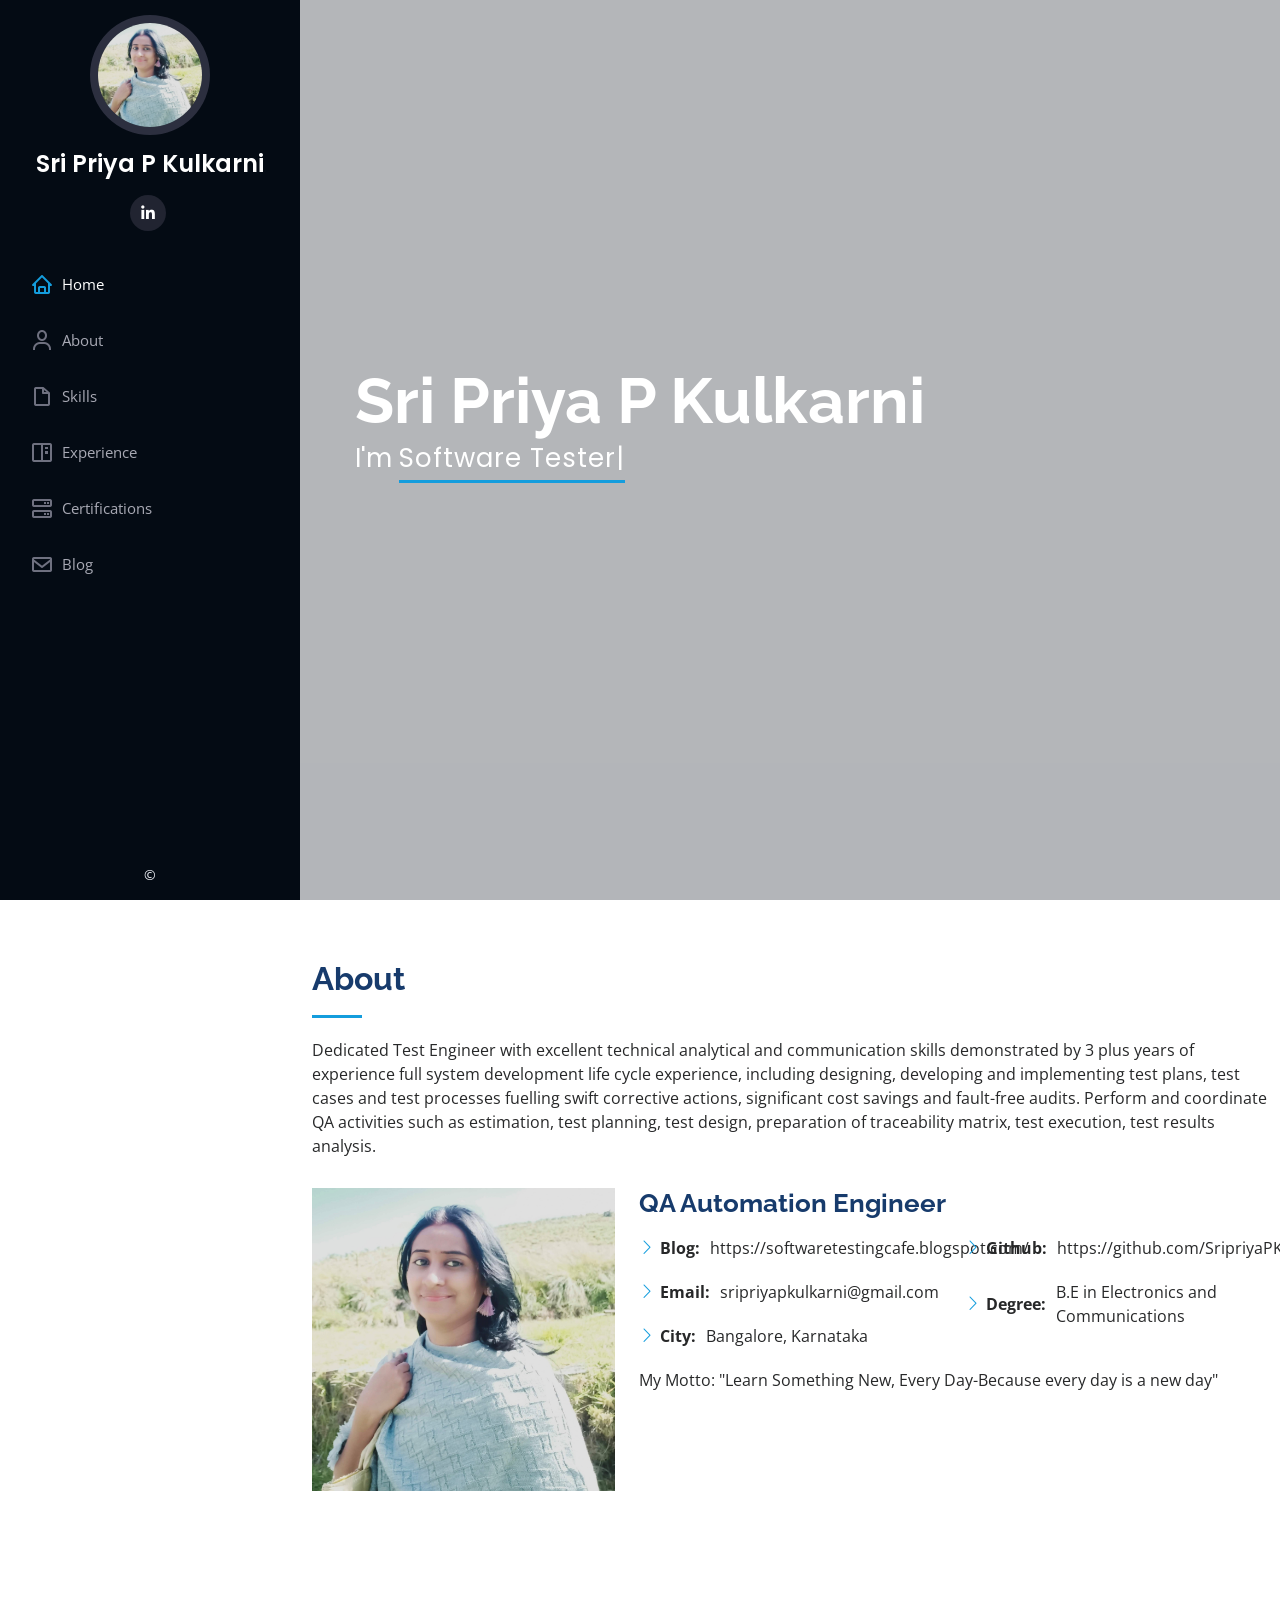
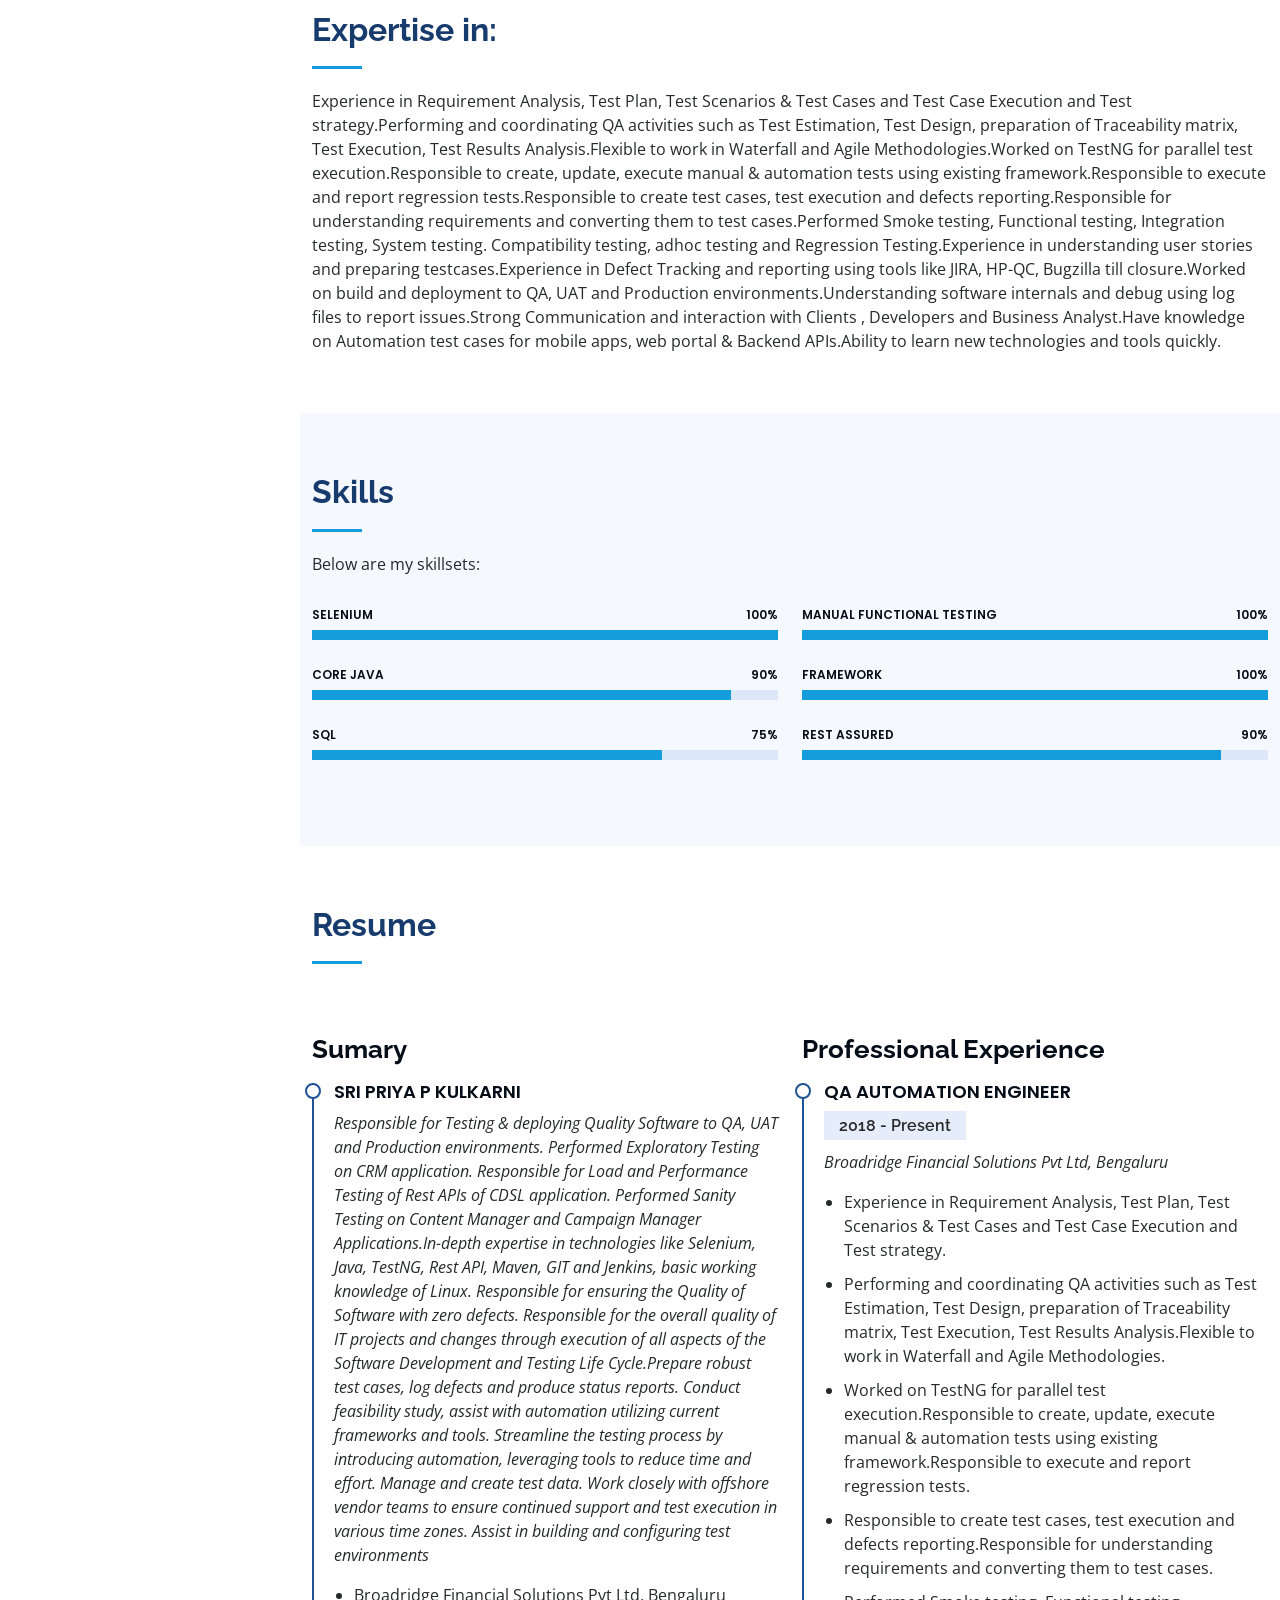
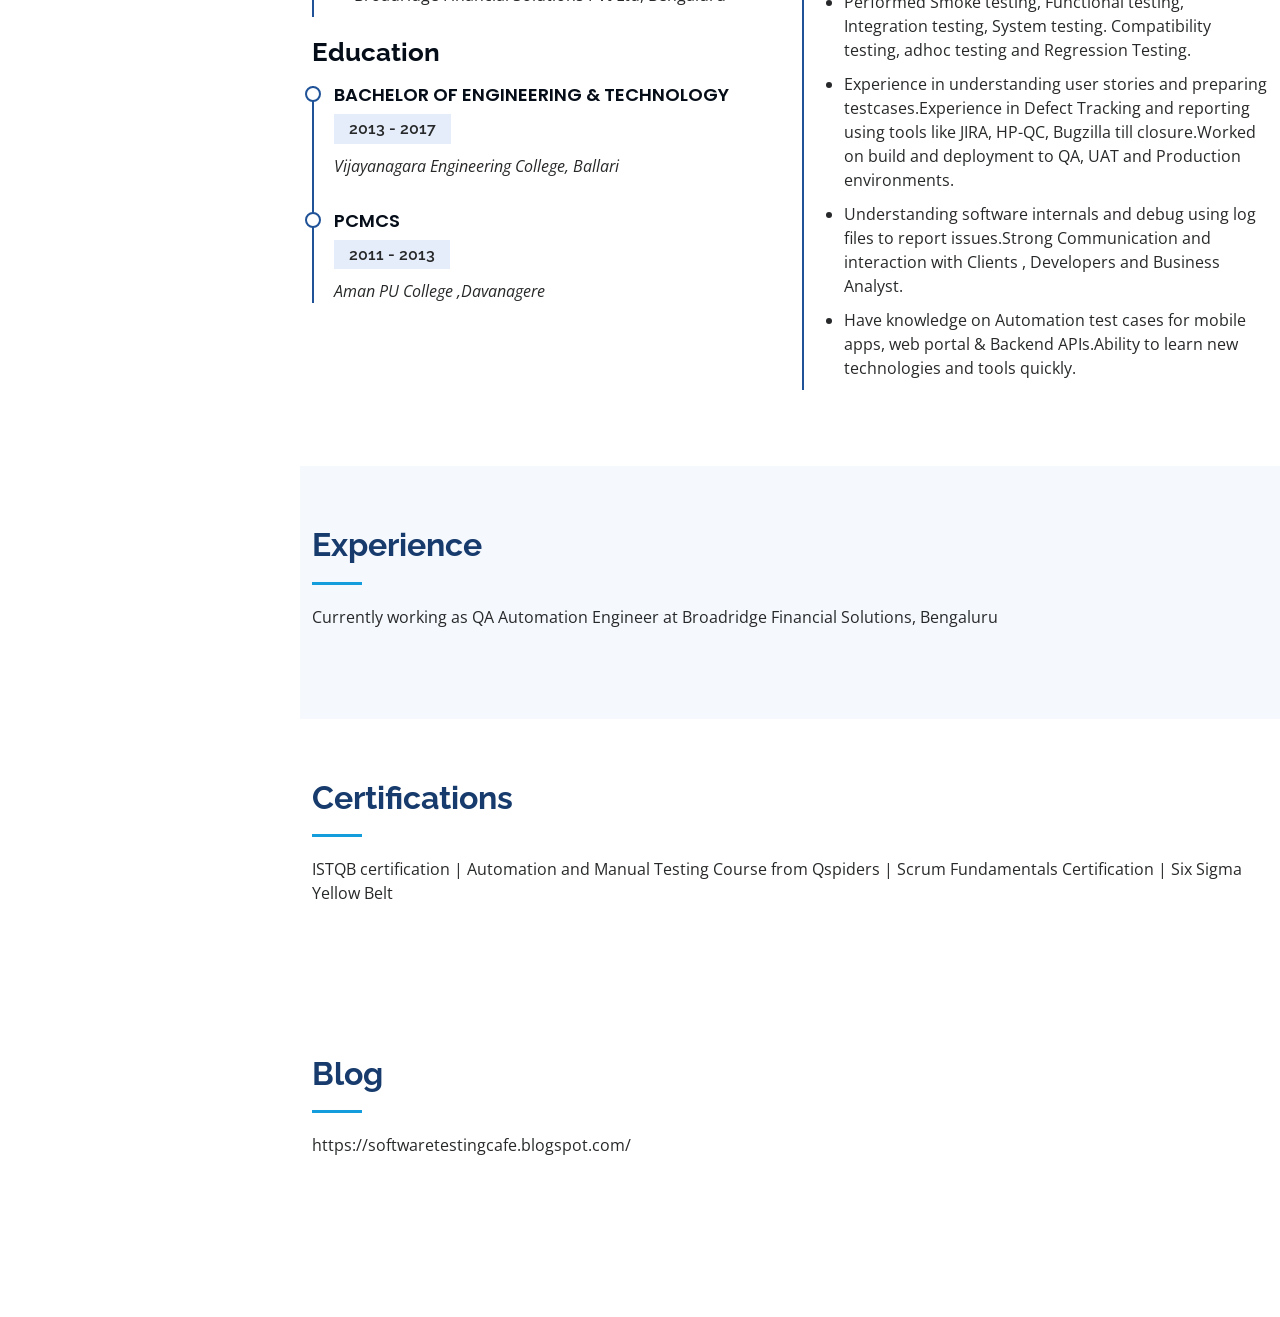
==== index.html @ 1110adb1 "Add files via upload Updated on 06282021" ====
<!DOCTYPE html>
<html lang="en">

<head>
  <meta charset="utf-8">
  <meta content="width=device-width, initial-scale=1.0" name="viewport">

  <title>SriPriya P Kulkarni-Portfolio</title>
  <meta content="" name="description">
  <meta content="" name="keywords">

  <!-- Favicons -->
  <link href="assets/img/favicon.png" rel="icon">
  <link href="assets/img/apple-touch-icon.png" rel="apple-touch-icon">

  <!-- Google Fonts -->
  <link href="https://fonts.googleapis.com/css?family=Open+Sans:300,300i,400,400i,600,600i,700,700i|Raleway:300,300i,400,400i,500,500i,600,600i,700,700i|Poppins:300,300i,400,400i,500,500i,600,600i,700,700i" rel="stylesheet">

  <!-- Vendor CSS Files -->
  <link href="assets/vendor/aos/aos.css" rel="stylesheet">
  <link href="assets/vendor/bootstrap/css/bootstrap.min.css" rel="stylesheet">
  <link href="assets/vendor/bootstrap-icons/bootstrap-icons.css" rel="stylesheet">
  <link href="assets/vendor/boxicons/css/boxicons.min.css" rel="stylesheet">
  <link href="assets/vendor/glightbox/css/glightbox.min.css" rel="stylesheet">
  <link href="assets/vendor/swiper/swiper-bundle.min.css" rel="stylesheet">

  <!-- Template Main CSS File -->
  <link href="assets/css/style.css" rel="stylesheet">

  <!-- =======================================================
  * Template Name: iPortfolio - v3.2.0
  * Template URL: https://bootstrapmade.com/iportfolio-bootstrap-portfolio-websites-template/
  * Author: BootstrapMade.com
  * License: https://bootstrapmade.com/license/
  ======================================================== -->
</head>

<body>

  <!-- ======= Mobile nav toggle button ======= -->
  <i class="bi bi-list mobile-nav-toggle d-xl-none"></i>

  <!-- ======= Header ======= -->
  <header id="header">
    <div class="d-flex flex-column">

      <div class="profile">
        <img src="assets/img/priya.jpg" alt="" class="img-fluid rounded-circle">
        <h1 class="text-light"><a href="index.html">Sri Priya P Kulkarni</a></h1>
        <div class="social-links mt-3 text-center">
          <a href="https://www.linkedin.com/in/sripriyapkulkarni/" class="linkedin"><i class="bx bxl-linkedin"></i></a>
        </div>
      </div>

      <nav id="navbar" class="nav-menu navbar">
        <ul>
          <li><a href="#hero" class="nav-link scrollto active"><i class="bx bx-home"></i> <span>Home</span></a></li>
          <li><a href="#about" class="nav-link scrollto"><i class="bx bx-user"></i> <span>About</span></a></li>
          <li><a href="#skills" class="nav-link scrollto"><i class="bx bx-file-blank"></i> <span>Skills</span></a></li>
          <li><a href="#portfolio" class="nav-link scrollto"><i class="bx bx-book-content"></i> <span>Experience</span></a></li>
          <li><a href="#services" class="nav-link scrollto"><i class="bx bx-server"></i> <span>Certifications</span></a></li>
          <li><a href="#contact" class="nav-link scrollto"><i class="bx bx-envelope"></i> <span>Blog</span></a></li>
        </ul>
      </nav><!-- .nav-menu -->
    </div>
  </header><!-- End Header -->

  <!-- ======= Hero Section ======= -->
  <section id="hero" class="d-flex flex-column justify-content-center align-items-center">
    <div class="hero-container" data-aos="fade-in">
      <h1>Sri Priya P Kulkarni</h1>
      <p>I'm <span class="typed" data-typed-items="Software Tester"></span></p>
    </div>
  </section><!-- End Hero -->

  <main id="main">

    <!-- ======= About Section ======= -->
    <section id="about" class="about">
      <div class="container">

        <div class="section-title">
          <h2>About</h2>
          <p>Dedicated Test Engineer with excellent technical analytical and communication skills demonstrated by 3 plus years of experience full system development life cycle experience, including designing, developing and implementing test plans, test cases and test processes fuelling swift corrective actions, significant cost savings and fault-free audits. Perform and coordinate QA activities such as estimation, test planning, test design, preparation of traceability matrix, test execution, test results analysis.</p>
        </div>

        <div class="row">
          <div class="col-lg-4" data-aos="fade-right">
            <img src="assets/img/priya.jpg" class="img-fluid" alt="">
          </div>
          <div class="col-lg-8 pt-4 pt-lg-0 content" data-aos="fade-left">
            <h3>QA Automation Engineer</h3>
            <p class="fst-italic">
            </p>
            <div class="row">
              <div class="col-lg-6">
                <ul>
                  <li><i class="bi bi-chevron-right"></i> <strong>Blog:</strong> <span>https://softwaretestingcafe.blogspot.com/</span></li>
                  <li><i class="bi bi-chevron-right"></i> <strong>Email:</strong> <span>sripriyapkulkarni@gmail.com</span></li>
                  <li><i class="bi bi-chevron-right"></i> <strong>City:</strong> <span>Bangalore, Karnataka</span></li>
                </ul>
              </div>
              <div class="col-lg-6">
                <ul>
                  <li><i class="bi bi-chevron-right"></i> <strong>Github:</strong> <span>https://github.com/SripriyaPKulkarni</span></li>
                  <li><i class="bi bi-chevron-right"></i> <strong>Degree:</strong> <span>B.E in Electronics and Communications</span></li>
                </ul>
              </div>
            </div>
            <p>
              My Motto: "Learn Something New, Every Day-Because every day is a new day"
            </p>
          </div>
        </div>

      </div>
    </section><!-- End About Section -->

    <!-- ======= Facts Section ======= -->
    <section id="facts" class="facts">
      <div class="container">

        <div class="section-title">
          <h2>Expertise in:</h2>
          <p>Experience in Requirement Analysis, Test Plan, Test Scenarios & Test Cases and Test Case Execution and Test strategy.Performing and coordinating QA activities such as Test Estimation, Test Design, preparation of Traceability matrix, Test Execution, Test Results Analysis.Flexible to work in Waterfall and Agile Methodologies.Worked on TestNG for parallel test execution.Responsible to create, update, execute manual & automation tests using existing framework.Responsible to execute and report regression tests.Responsible to create test cases, test execution and defects reporting.Responsible for understanding requirements and converting them to test cases.Performed Smoke testing, Functional testing, Integration testing, System testing. Compatibility testing, adhoc testing and Regression Testing.Experience in understanding user stories and preparing testcases.Experience in Defect Tracking and reporting using tools like JIRA, HP-QC, Bugzilla till closure.Worked on build and deployment to QA, UAT and Production environments.Understanding software internals and debug using log files to report issues.Strong Communication and interaction with Clients , Developers  and Business Analyst.Have knowledge on Automation test cases for mobile apps, web portal & Backend APIs.Ability to learn new technologies and tools quickly.
         </p>
        </div>

      </div>
    </section><!-- End Facts Section -->

    <!-- ======= Skills Section ======= -->
    <section id="skills" class="skills section-bg">
      <div class="container">

        <div class="section-title">
          <h2>Skills</h2>
          <p>Below are my skillsets:</p>
        </div>

        <div class="row skills-content">

          <div class="col-lg-6" data-aos="fade-up">

            <div class="progress">
              <span class="skill">Selenium <i class="val">100%</i></span>
              <div class="progress-bar-wrap">
                <div class="progress-bar" role="progressbar" aria-valuenow="100" aria-valuemin="0" aria-valuemax="100"></div>
              </div>
            </div>

            <div class="progress">
              <span class="skill">Core Java <i class="val">90%</i></span>
              <div class="progress-bar-wrap">
                <div class="progress-bar" role="progressbar" aria-valuenow="90" aria-valuemin="0" aria-valuemax="100"></div>
              </div>
            </div>

            <div class="progress">
              <span class="skill">SQL<i class="val">75%</i></span>
              <div class="progress-bar-wrap">
                <div class="progress-bar" role="progressbar" aria-valuenow="75" aria-valuemin="0" aria-valuemax="100"></div>
              </div>
            </div>

          </div>

          <div class="col-lg-6" data-aos="fade-up" data-aos-delay="100">

            <div class="progress">
              <span class="skill">Manual Functional Testing <i class="val">100%</i></span>
              <div class="progress-bar-wrap">
                <div class="progress-bar" role="progressbar" aria-valuenow="100" aria-valuemin="0" aria-valuemax="100"></div>
              </div>
            </div>

            <div class="progress">
              <span class="skill">Framework<i class="val">100%</i></span>
              <div class="progress-bar-wrap">
                <div class="progress-bar" role="progressbar" aria-valuenow="100" aria-valuemin="0" aria-valuemax="100"></div>
              </div>
            </div>

            <div class="progress">
              <span class="skill">Rest Assured<i class="val">90%</i></span>
              <div class="progress-bar-wrap">
                <div class="progress-bar" role="progressbar" aria-valuenow="90" aria-valuemin="0" aria-valuemax="100"></div>
              </div>
            </div>

          </div>

        </div>

      </div>
    </section><!-- End Skills Section -->

    <!-- ======= Resume Section ======= -->
    <section id="resume" class="resume">
      <div class="container">

        <div class="section-title">
          <h2>Resume</h2>
        </div>

        <div class="row">
          <div class="col-lg-6" data-aos="fade-up">
            <h3 class="resume-title">Sumary</h3>
            <div class="resume-item pb-0">
              <h4>Sri Priya P Kulkarni</h4>
              <p><em>Responsible for Testing & deploying Quality Software to QA, UAT and Production environments. Performed Exploratory Testing on CRM application. Responsible for Load and Performance Testing of Rest APIs of CDSL application. Performed Sanity Testing on Content Manager and Campaign Manager Applications.In-depth expertise in technologies like Selenium, Java, TestNG, Rest API, Maven, GIT and Jenkins, basic working knowledge of Linux. Responsible for ensuring the Quality of Software with zero defects. Responsible for the overall quality of IT projects and changes through execution of all aspects of the Software Development and Testing Life Cycle.Prepare robust test cases, log defects and produce status reports. Conduct feasibility study, assist with automation utilizing current frameworks and tools. Streamline the testing process by introducing automation, leveraging tools to reduce time and effort. Manage and create test data. Work closely with offshore vendor teams to ensure continued support and test execution in various time zones. Assist in building and configuring test environments</em></p>
              <ul>
                <li>Broadridge Financial Solutions Pvt Ltd, Bengaluru</li>
              </ul>
            </div>

            <h3 class="resume-title">Education</h3>
            <div class="resume-item">
              <h4>Bachelor of Engineering &amp; Technology</h4>
              <h5>2013 - 2017</h5>
              <p><em>Vijayanagara Engineering College, Ballari</em></p>
            </div>
            <div class="resume-item">
              <h4>PCMCs</h4>
              <h5>2011 - 2013</h5>
              <p><em>Aman PU College ,Davanagere</em></p>
            </div>
          </div>
          <div class="col-lg-6" data-aos="fade-up" data-aos-delay="100">
            <h3 class="resume-title">Professional Experience</h3>
            <div class="resume-item">
              <h4>QA Automation Engineer</h4>
              <h5>2018 - Present</h5>
              <p><em>Broadridge Financial Solutions Pvt Ltd, Bengaluru</em></p>
              <ul>
                <li>Experience in Requirement Analysis, Test Plan, Test Scenarios & Test Cases and Test Case Execution and Test strategy.</li>
                <li>Performing and coordinating QA activities such as Test Estimation, Test Design, preparation of Traceability matrix, Test Execution, Test Results Analysis.Flexible to work in Waterfall and Agile Methodologies.</li>
                <li>Worked on TestNG for parallel test execution.Responsible to create, update, execute manual & automation tests using existing framework.Responsible to execute and report regression tests.</li>
                <li>Responsible to create test cases, test execution and defects reporting.Responsible for understanding requirements and converting them to test cases.</li>
                <li>Performed Smoke testing, Functional testing, Integration testing, System testing. Compatibility testing, adhoc testing and Regression Testing.</li>
                <li>Experience in understanding user stories and preparing testcases.Experience in Defect Tracking and reporting using tools like JIRA, HP-QC, Bugzilla till closure.Worked on build and deployment to QA, UAT and Production environments.</li>
                <li>Understanding software internals and debug using log files to report issues.Strong Communication and interaction with Clients , Developers  and Business Analyst.</li>
                <li>Have knowledge on Automation test cases for mobile apps, web portal & Backend APIs.Ability to learn new technologies and tools quickly.
                </li>
              </ul>
            </div>
            
          </div>
        </div>

      </div>
    </section><!-- End Resume Section -->
     <!-- ======= Portfolio Section ======= -->
    <section id="portfolio" class="portfolio section-bg">
      <div class="container">

        <div class="section-title">
          <h2>Experience</h2>
          <p>Currently working as QA Automation Engineer at Broadridge Financial Solutions, Bengaluru</p>
        </div>

      </div>
    </section><!-- End Portfolio Section -->

    <!-- ======= Services Section ======= -->
    <section id="services" class="services">
      <div class="container">

        <div class="section-title">
          <h2>Certifications</h2>
          <p>ISTQB certification | Automation and Manual Testing Course from Qspiders | Scrum Fundamentals Certification | Six Sigma Yellow Belt</p>
        </div>
        </div>

      </div>
    </section><!-- End Services Section -->

    <!-- ======= Contact Section ======= -->
    <section id="contact" class="contact">
      <div class="container">

        <div class="section-title">
          <h2>Blog</h2>
          <p>https://softwaretestingcafe.blogspot.com/</p>
        </div

      </div>
    </section><!-- End Contact Section -->

  </main><!-- End #main -->

  <!-- ======= Footer ======= -->
  <footer id="footer">
    <div class="container">
      <div class="copyright">
        &copy;<strong><span></span></strong>
      </div>
    </div>
  </footer><!-- End  Footer -->

  <a href="#" class="back-to-top d-flex align-items-center justify-content-center"><i class="bi bi-arrow-up-short"></i></a>

  <!-- Vendor JS Files -->
  <script src="assets/vendor/aos/aos.js"></script>
  <script src="assets/vendor/bootstrap/js/bootstrap.bundle.min.js"></script>
  <script src="assets/vendor/glightbox/js/glightbox.min.js"></script>
  <script src="assets/vendor/isotope-layout/isotope.pkgd.min.js"></script>
  <script src="assets/vendor/php-email-form/validate.js"></script>
  <script src="assets/vendor/purecounter/purecounter.js"></script>
  <script src="assets/vendor/swiper/swiper-bundle.min.js"></script>
  <script src="assets/vendor/typed.js/typed.min.js"></script>
  <script src="assets/vendor/waypoints/noframework.waypoints.js"></script>

  <!-- Template Main JS File -->
  <script src="assets/js/main.js"></script>

</body>

</html>
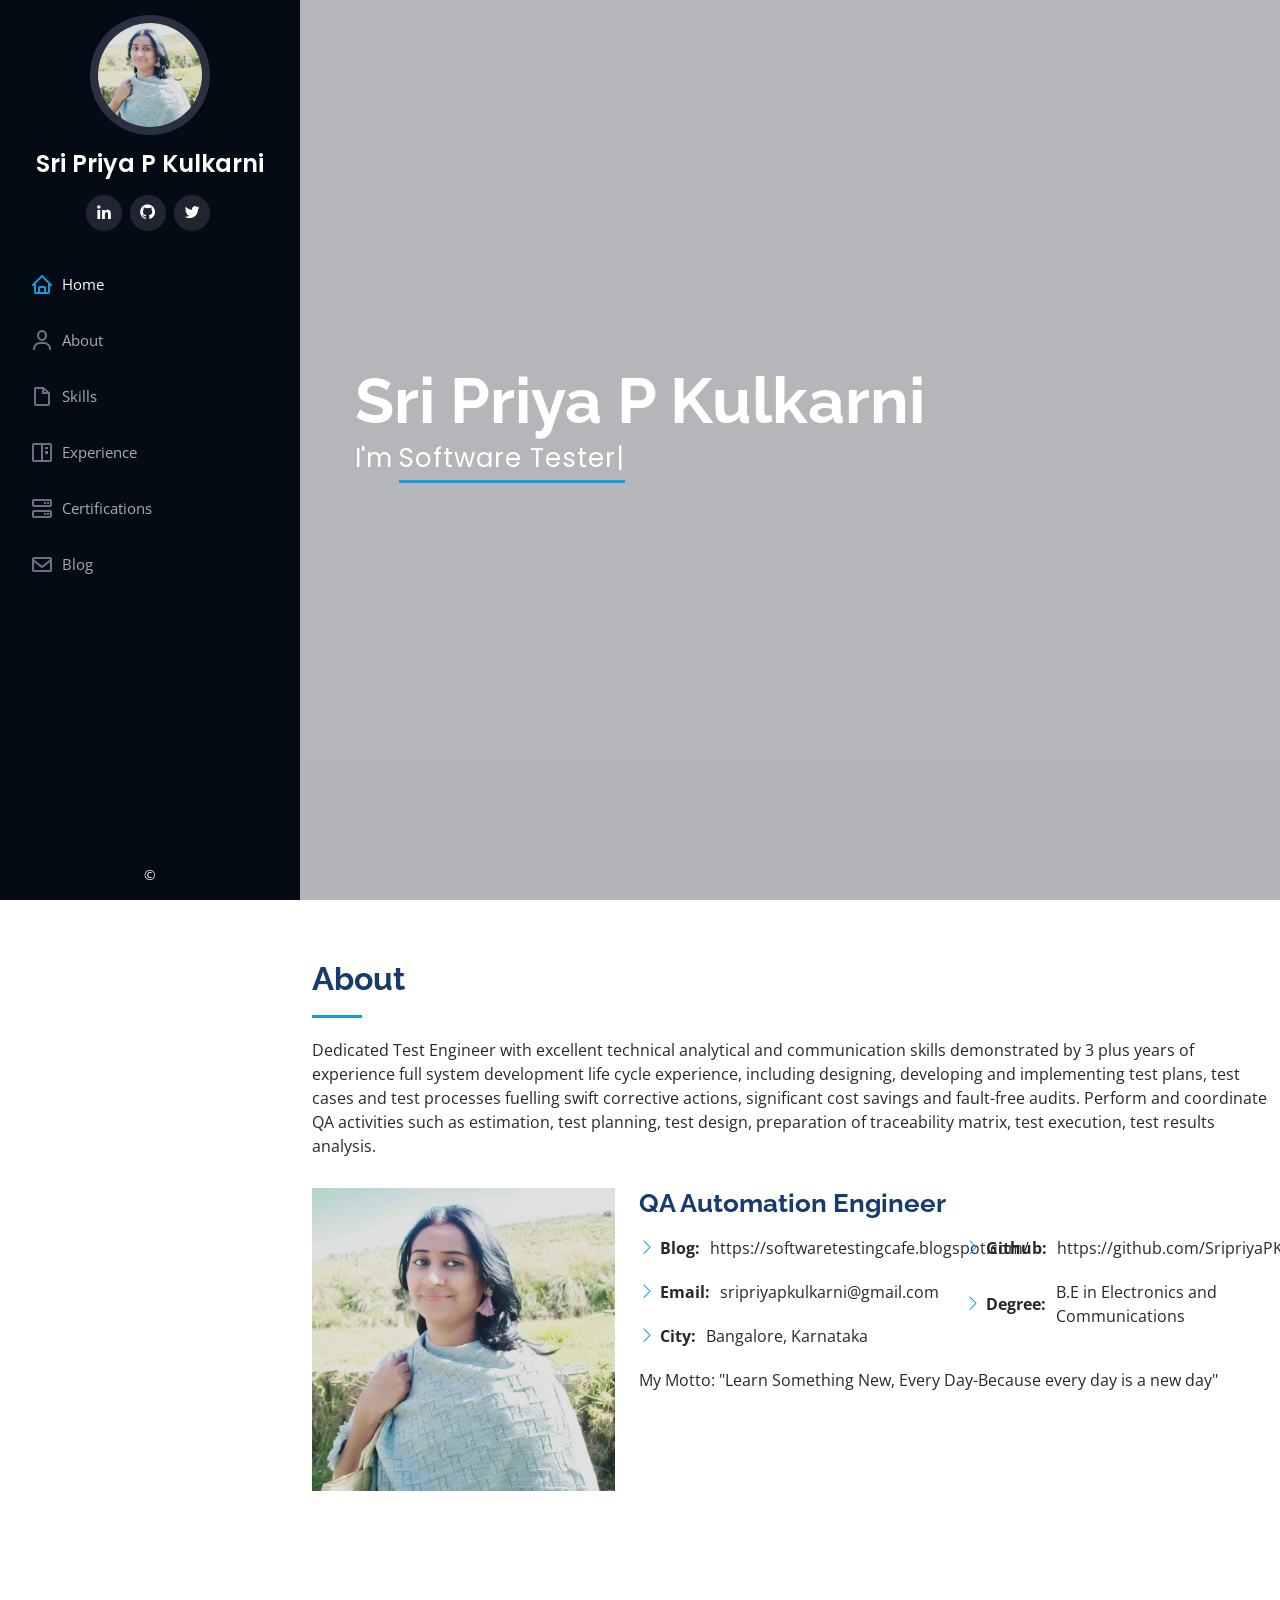
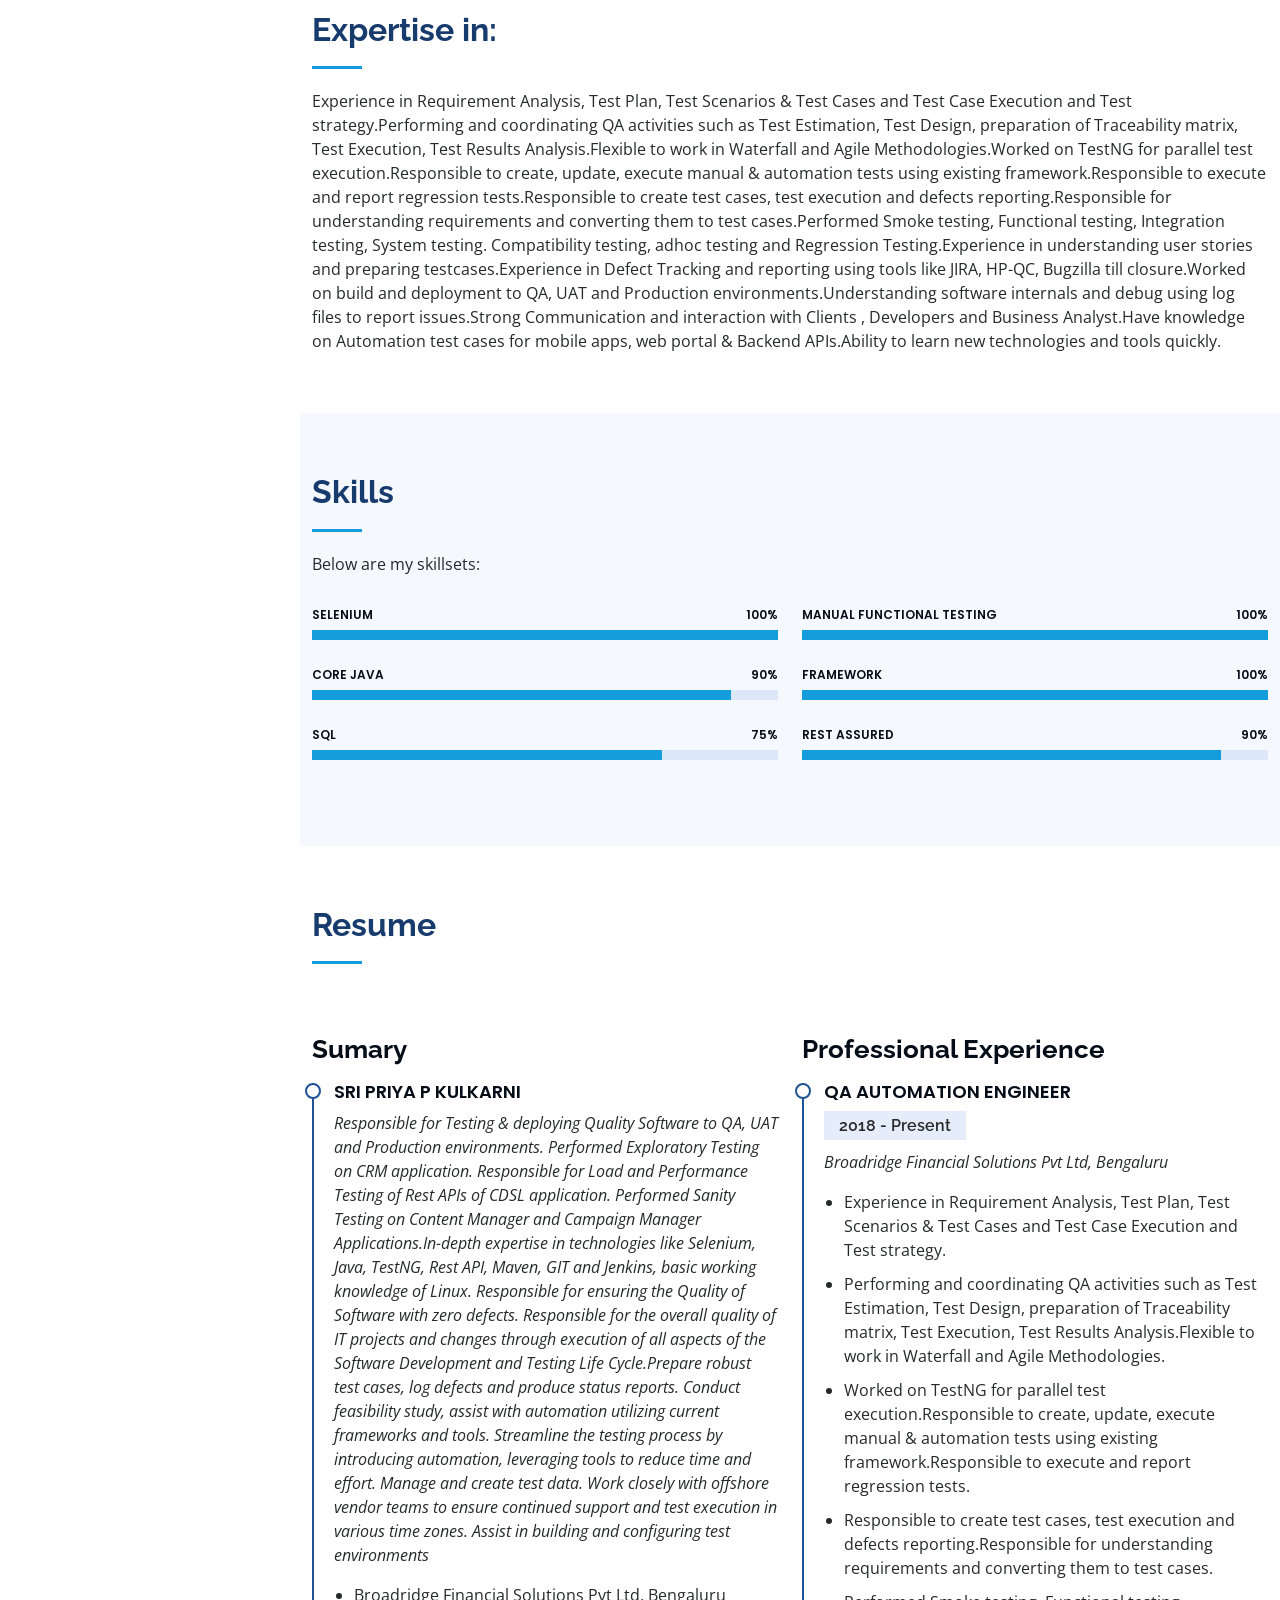
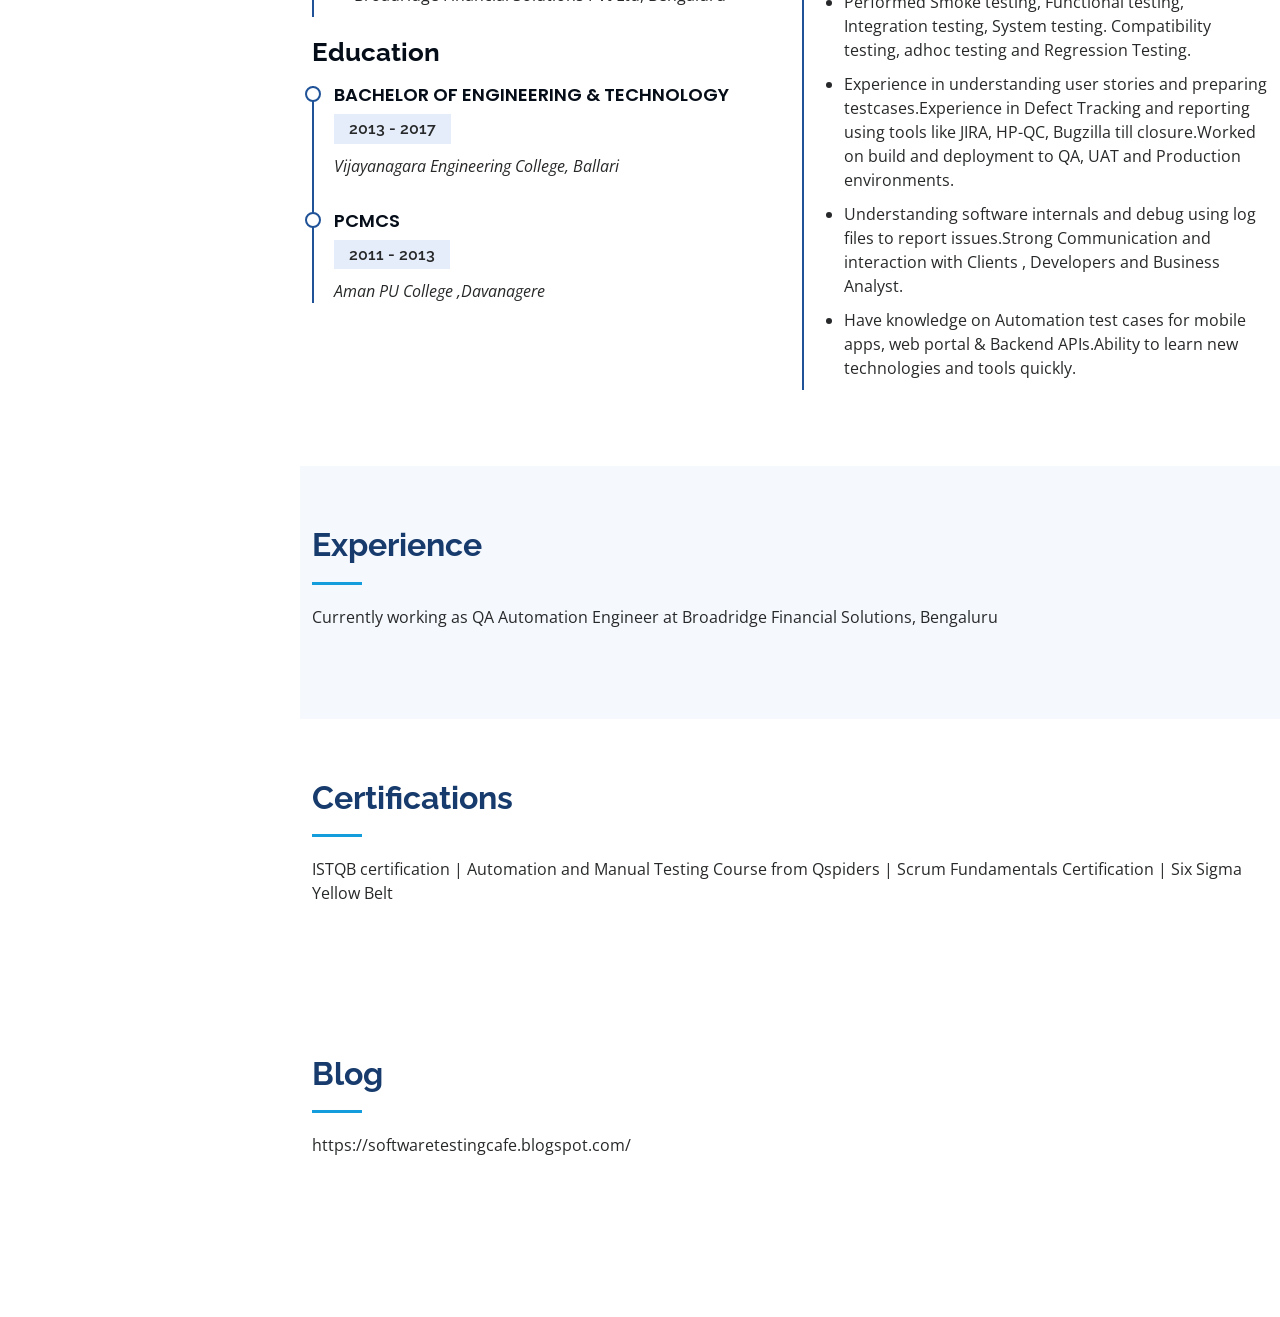
==== commit 5ba2fe6f: "Add files via upload Updated twitter , github links" ====
--- a/index.html
+++ b/index.html
@@ -49,6 +49,8 @@
         <h1 class="text-light"><a href="index.html">Sri Priya P Kulkarni</a></h1>
         <div class="social-links mt-3 text-center">
           <a href="https://www.linkedin.com/in/sripriyapkulkarni/" class="linkedin"><i class="bx bxl-linkedin"></i></a>
+          <a href="https://github.com/SripriyaPKulkarni" class="github"><i class="bx bxl-github"></i></a>
+          <a href="https://twitter.com/PriyaKulkarni01" class="twitter"><i class="bx bxl-twitter"></i></a>
         </div>
       </div>
 
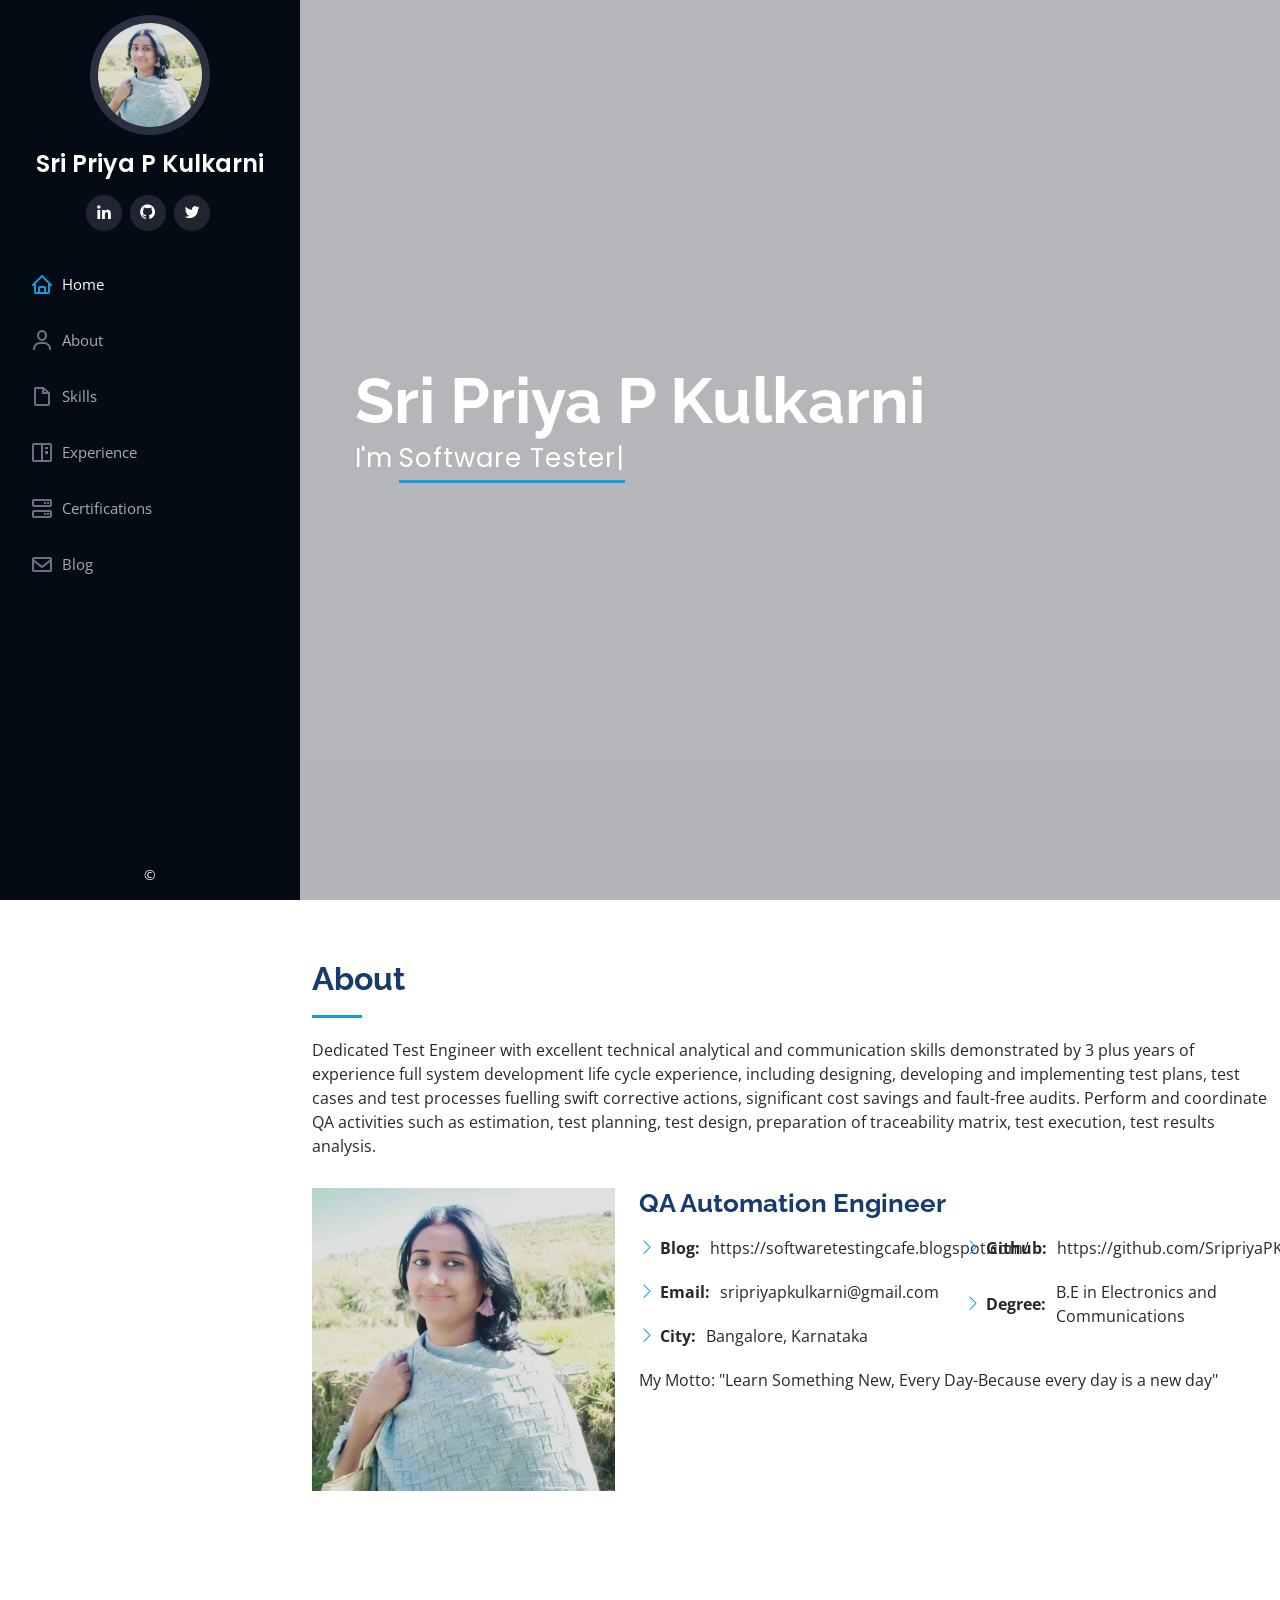
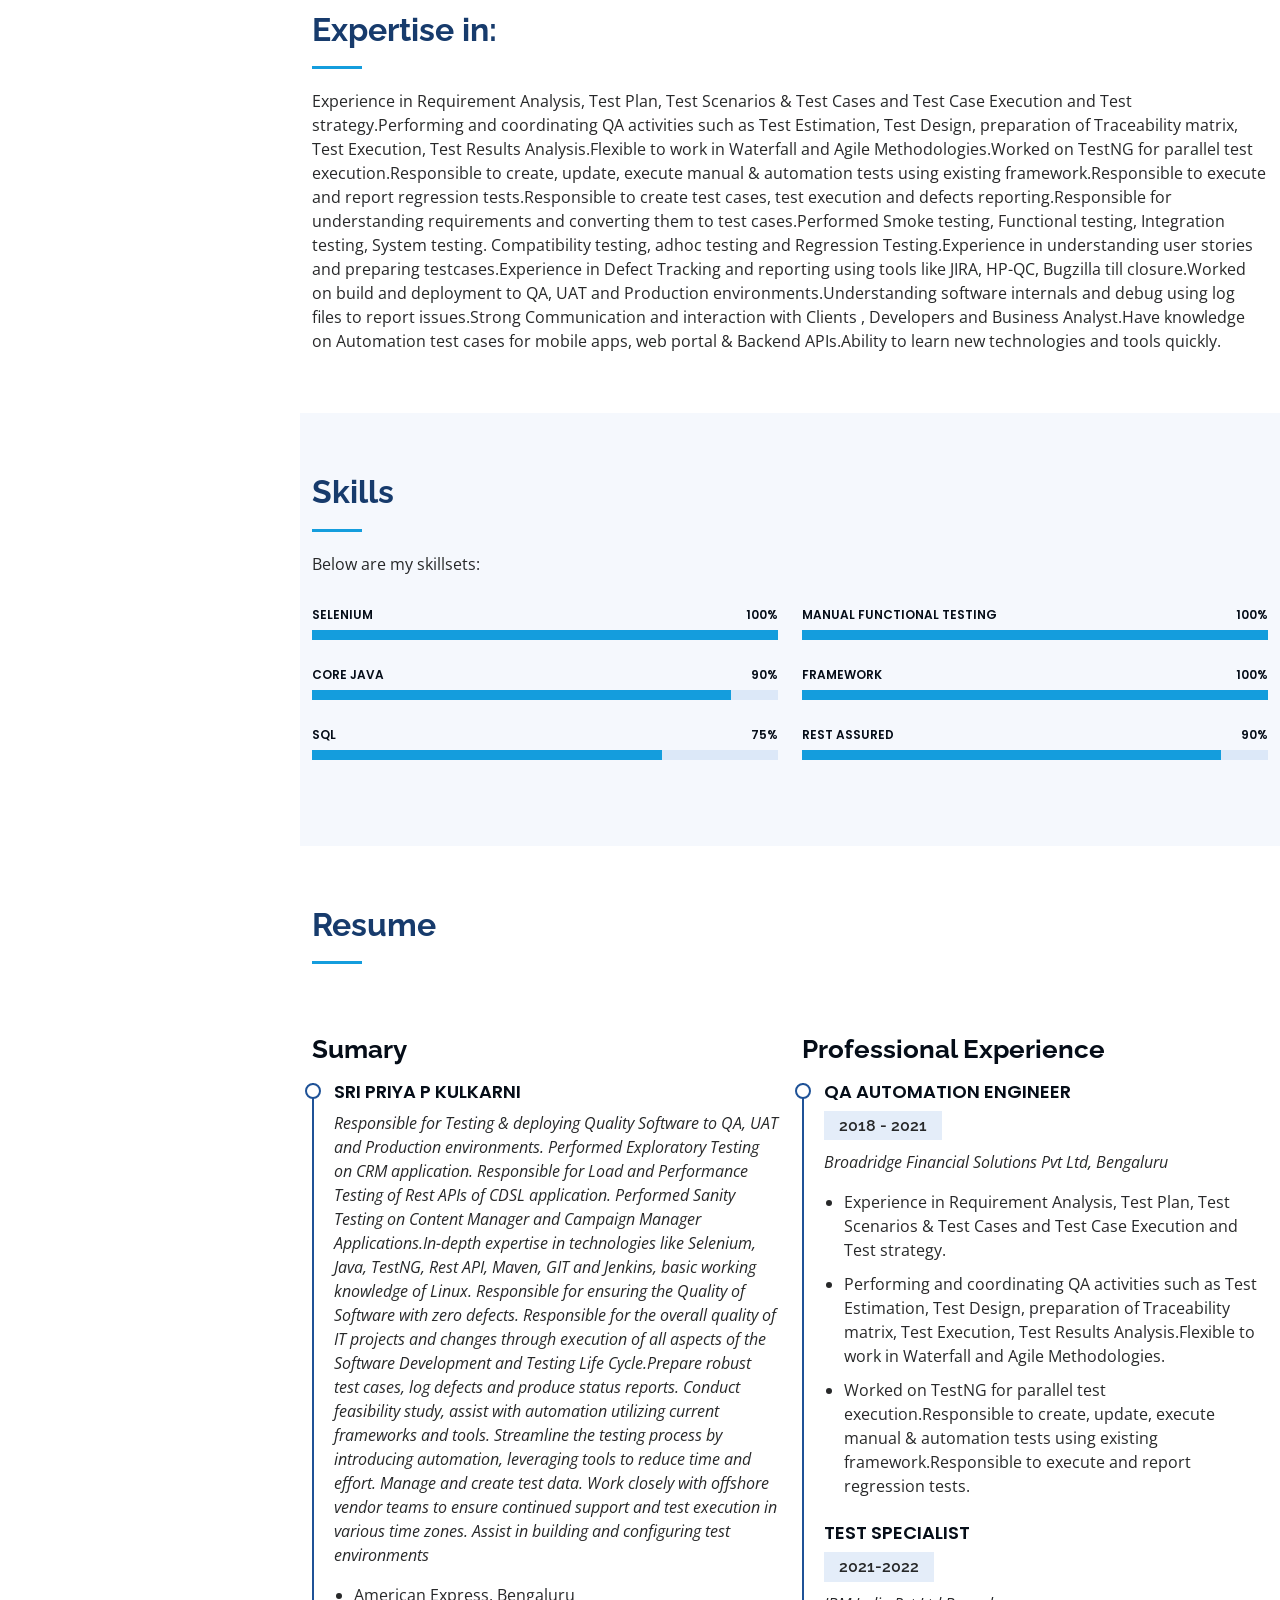
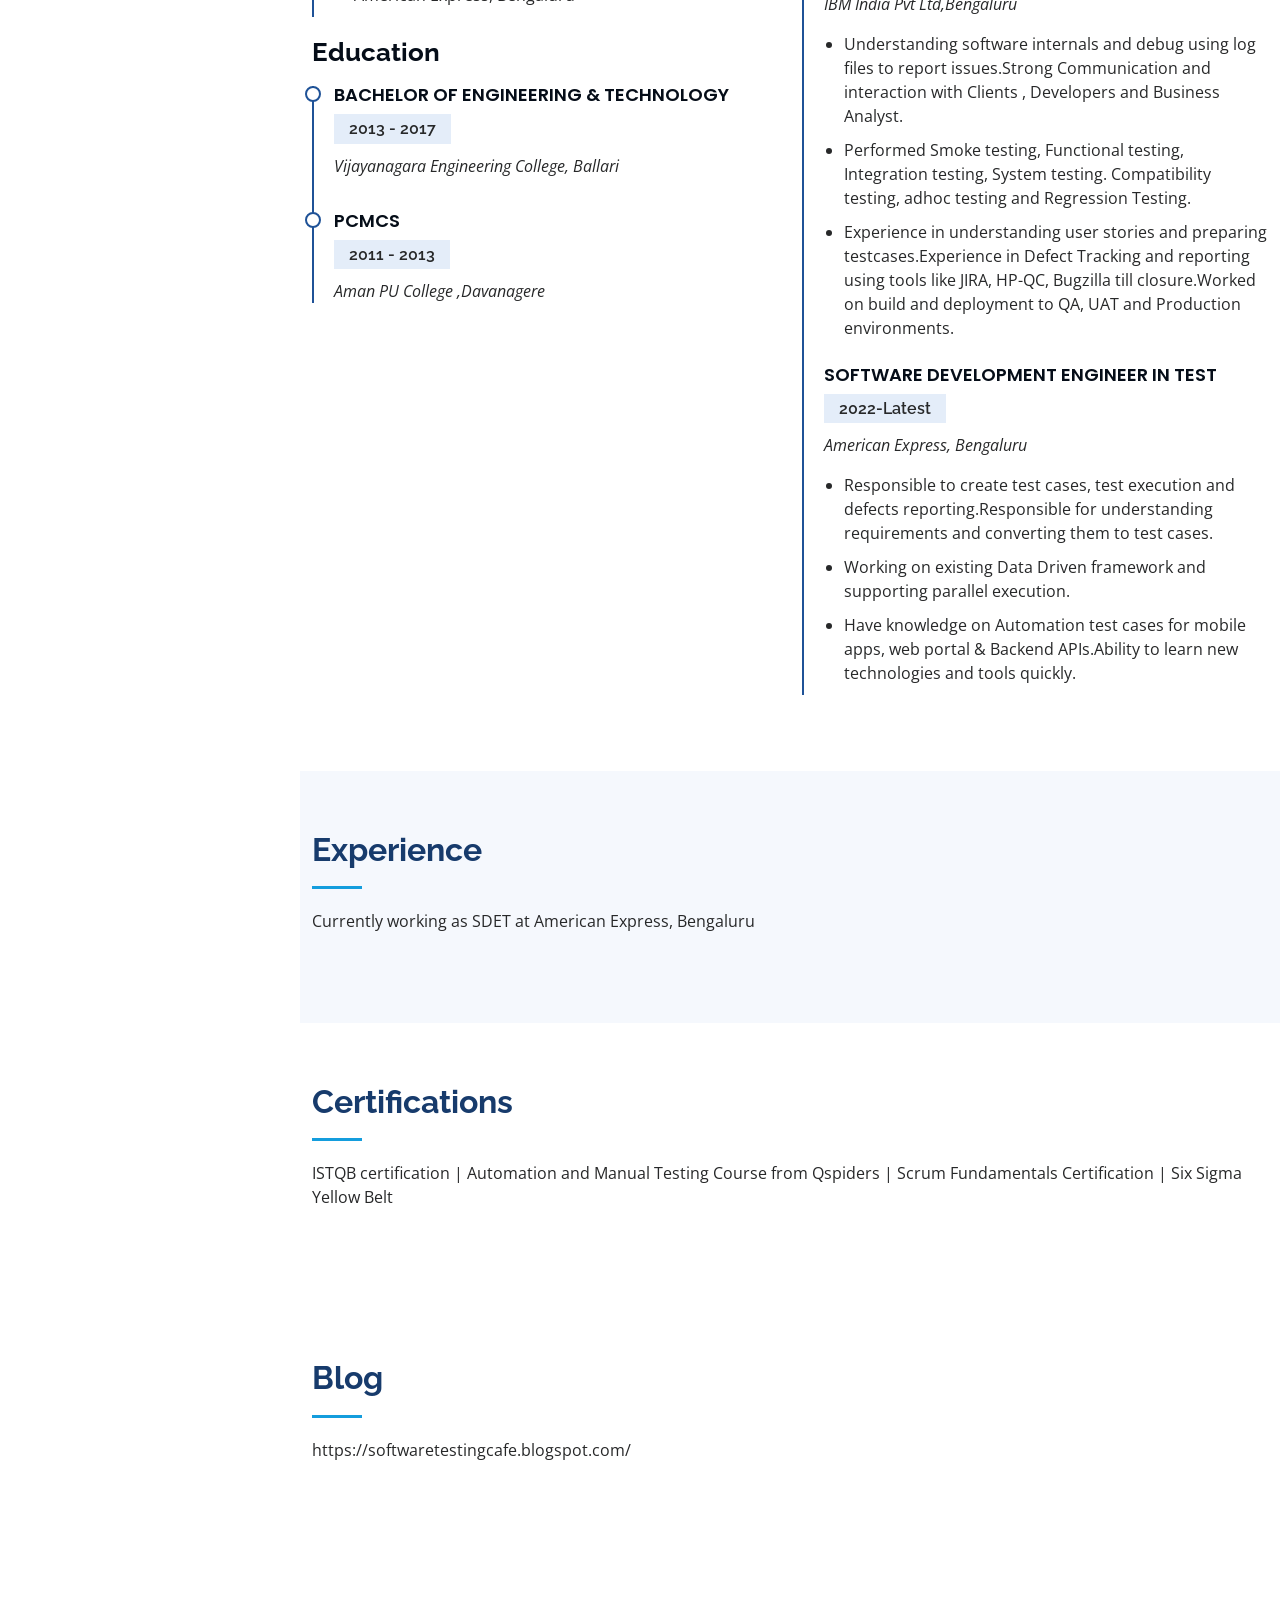
==== commit d1504b81: "Updated files" ====
--- a/index.html
+++ b/index.html
@@ -212,7 +212,7 @@
               <h4>Sri Priya P Kulkarni</h4>
               <p><em>Responsible for Testing & deploying Quality Software to QA, UAT and Production environments. Performed Exploratory Testing on CRM application. Responsible for Load and Performance Testing of Rest APIs of CDSL application. Performed Sanity Testing on Content Manager and Campaign Manager Applications.In-depth expertise in technologies like Selenium, Java, TestNG, Rest API, Maven, GIT and Jenkins, basic working knowledge of Linux. Responsible for ensuring the Quality of Software with zero defects. Responsible for the overall quality of IT projects and changes through execution of all aspects of the Software Development and Testing Life Cycle.Prepare robust test cases, log defects and produce status reports. Conduct feasibility study, assist with automation utilizing current frameworks and tools. Streamline the testing process by introducing automation, leveraging tools to reduce time and effort. Manage and create test data. Work closely with offshore vendor teams to ensure continued support and test execution in various time zones. Assist in building and configuring test environments</em></p>
               <ul>
-                <li>Broadridge Financial Solutions Pvt Ltd, Bengaluru</li>
+                <li>American Express, Bengaluru</li>
               </ul>
             </div>
 
@@ -232,19 +232,30 @@
             <h3 class="resume-title">Professional Experience</h3>
             <div class="resume-item">
               <h4>QA Automation Engineer</h4>
-              <h5>2018 - Present</h5>
+              <h5>2018 - 2021</h5>
               <p><em>Broadridge Financial Solutions Pvt Ltd, Bengaluru</em></p>
               <ul>
                 <li>Experience in Requirement Analysis, Test Plan, Test Scenarios & Test Cases and Test Case Execution and Test strategy.</li>
                 <li>Performing and coordinating QA activities such as Test Estimation, Test Design, preparation of Traceability matrix, Test Execution, Test Results Analysis.Flexible to work in Waterfall and Agile Methodologies.</li>
                 <li>Worked on TestNG for parallel test execution.Responsible to create, update, execute manual & automation tests using existing framework.Responsible to execute and report regression tests.</li>
-                <li>Responsible to create test cases, test execution and defects reporting.Responsible for understanding requirements and converting them to test cases.</li>
+                </li>
+              </ul>
+              <h4>Test Specialist</h4>
+              <h5>2021-2022</h5>
+              <p><em>IBM India Pvt Ltd,Bengaluru</em></p>
+              <ul>
+                <li>Understanding software internals and debug using log files to report issues.Strong Communication and interaction with Clients , Developers  and Business Analyst.</li>
                 <li>Performed Smoke testing, Functional testing, Integration testing, System testing. Compatibility testing, adhoc testing and Regression Testing.</li>
                 <li>Experience in understanding user stories and preparing testcases.Experience in Defect Tracking and reporting using tools like JIRA, HP-QC, Bugzilla till closure.Worked on build and deployment to QA, UAT and Production environments.</li>
-                <li>Understanding software internals and debug using log files to report issues.Strong Communication and interaction with Clients , Developers  and Business Analyst.</li>
-                <li>Have knowledge on Automation test cases for mobile apps, web portal & Backend APIs.Ability to learn new technologies and tools quickly.
-                </li>
               </ul>
+               <h4>Software Development Engineer in Test</h4>
+              <h5>2022-Latest</h5>
+              <p><em>American Express, Bengaluru</em></p>
+              <ul>
+               <li>Responsible to create test cases, test execution and defects reporting.Responsible for understanding requirements and converting them to test cases.</li>
+               <li>Working on existing Data Driven framework and supporting parallel execution.</li>
+              <li>Have knowledge on Automation test cases for mobile apps, web portal & Backend APIs.Ability to learn new technologies and tools quickly.</li>
+            </ul>
             </div>
             
           </div>
@@ -258,7 +269,7 @@
 
         <div class="section-title">
           <h2>Experience</h2>
-          <p>Currently working as QA Automation Engineer at Broadridge Financial Solutions, Bengaluru</p>
+          <p>Currently working as SDET at American Express, Bengaluru</p>
         </div>
 
       </div>
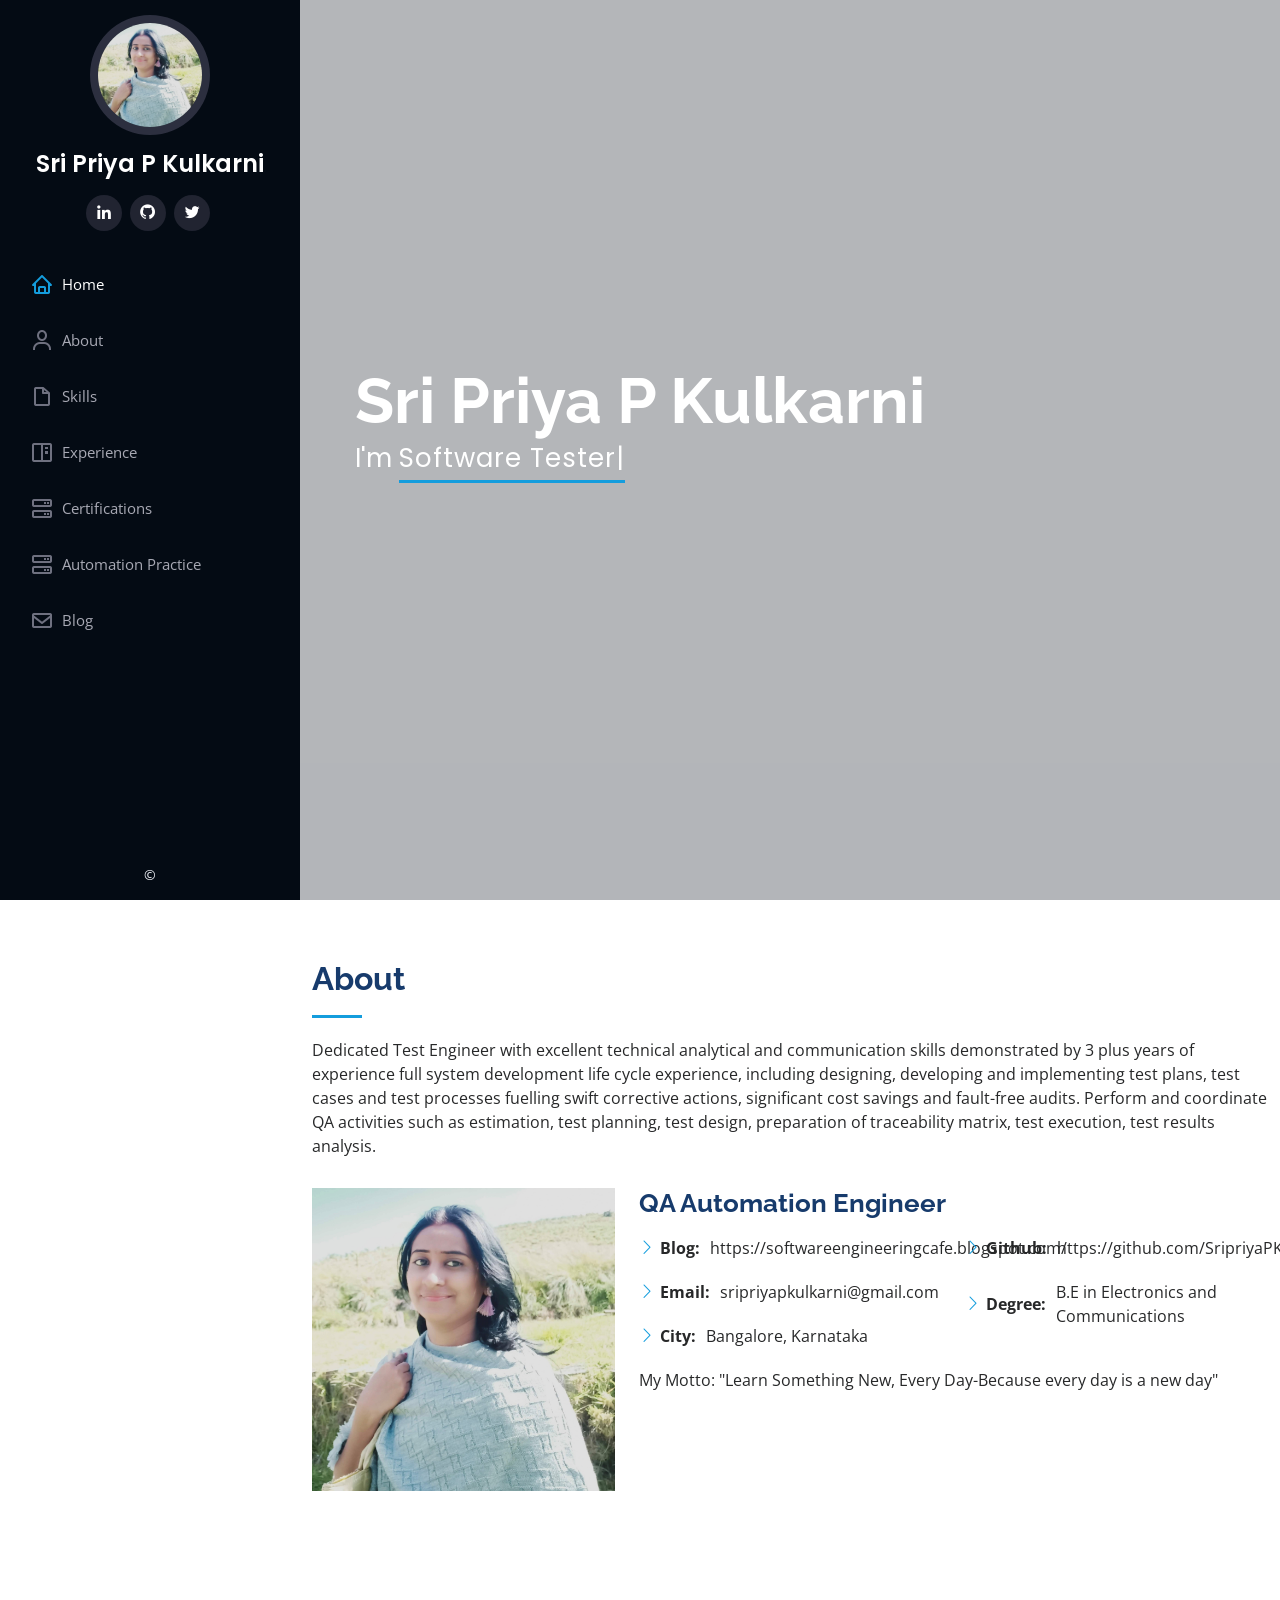
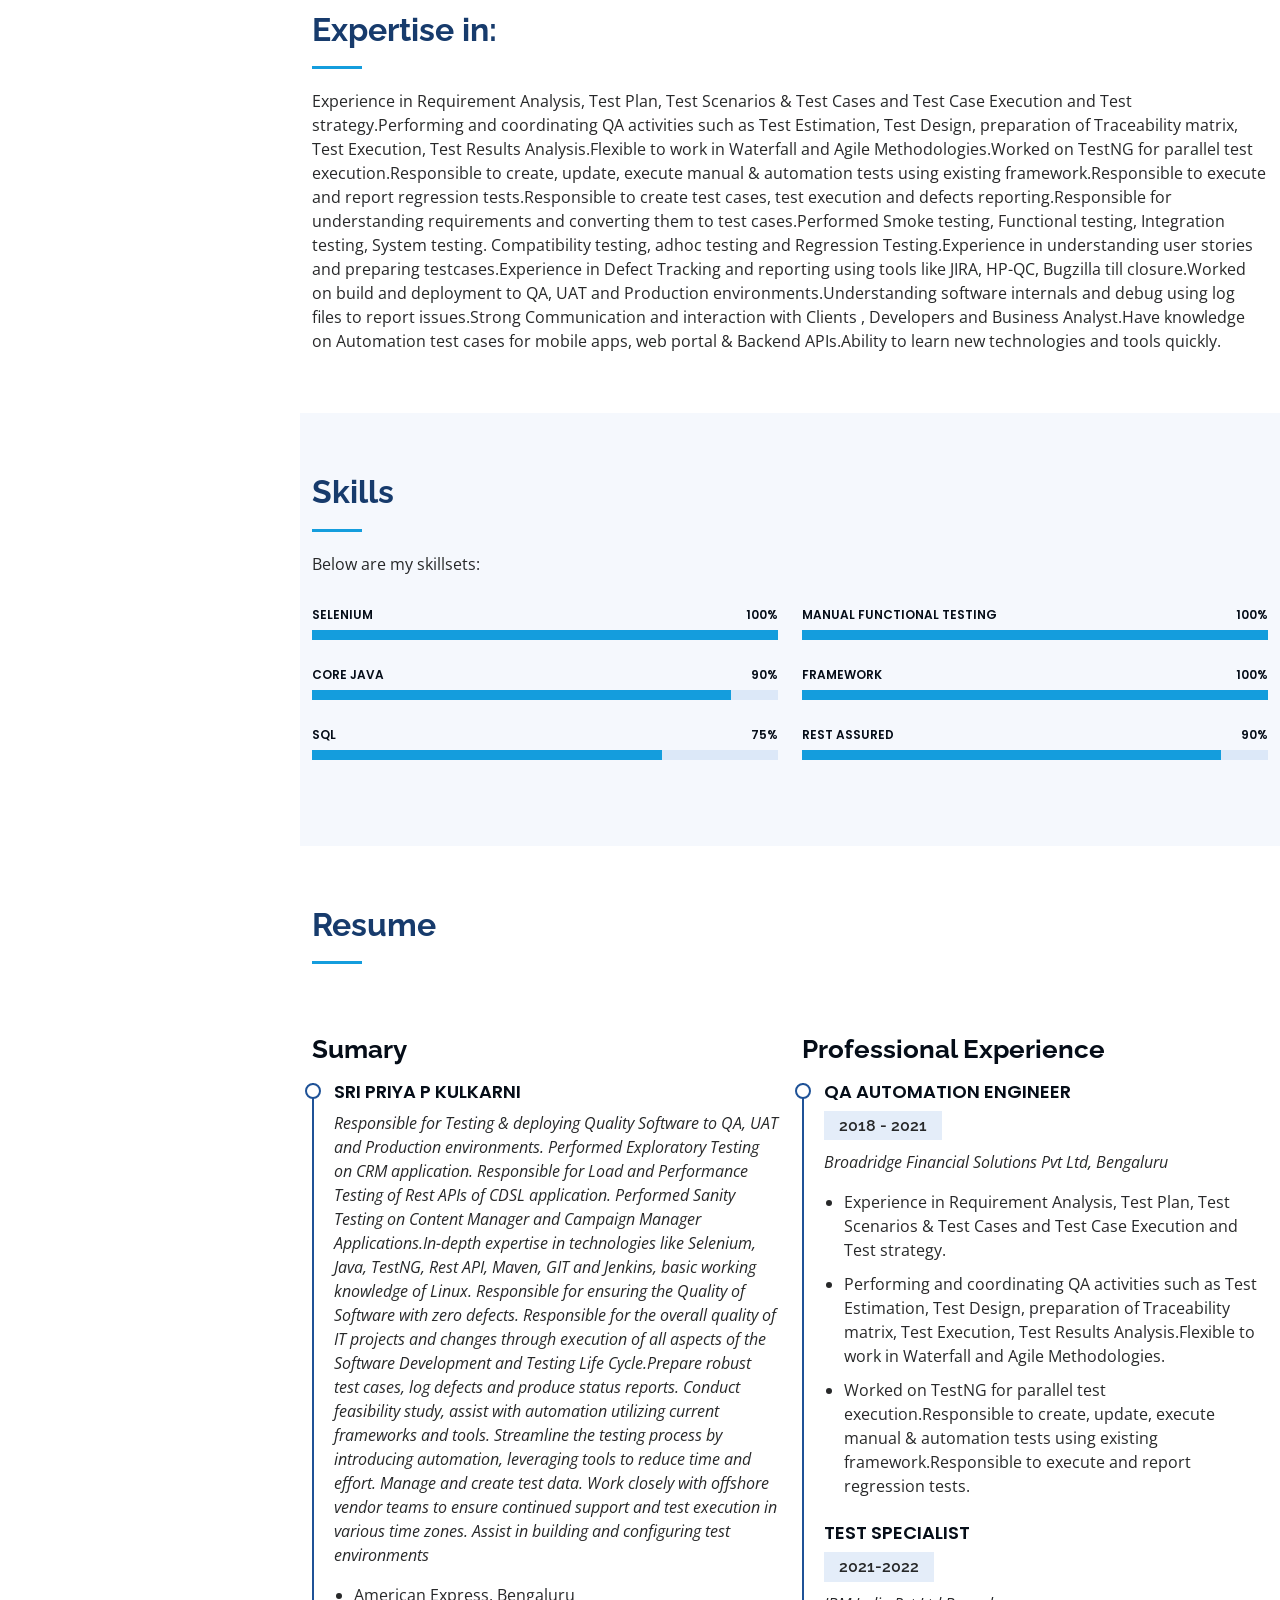
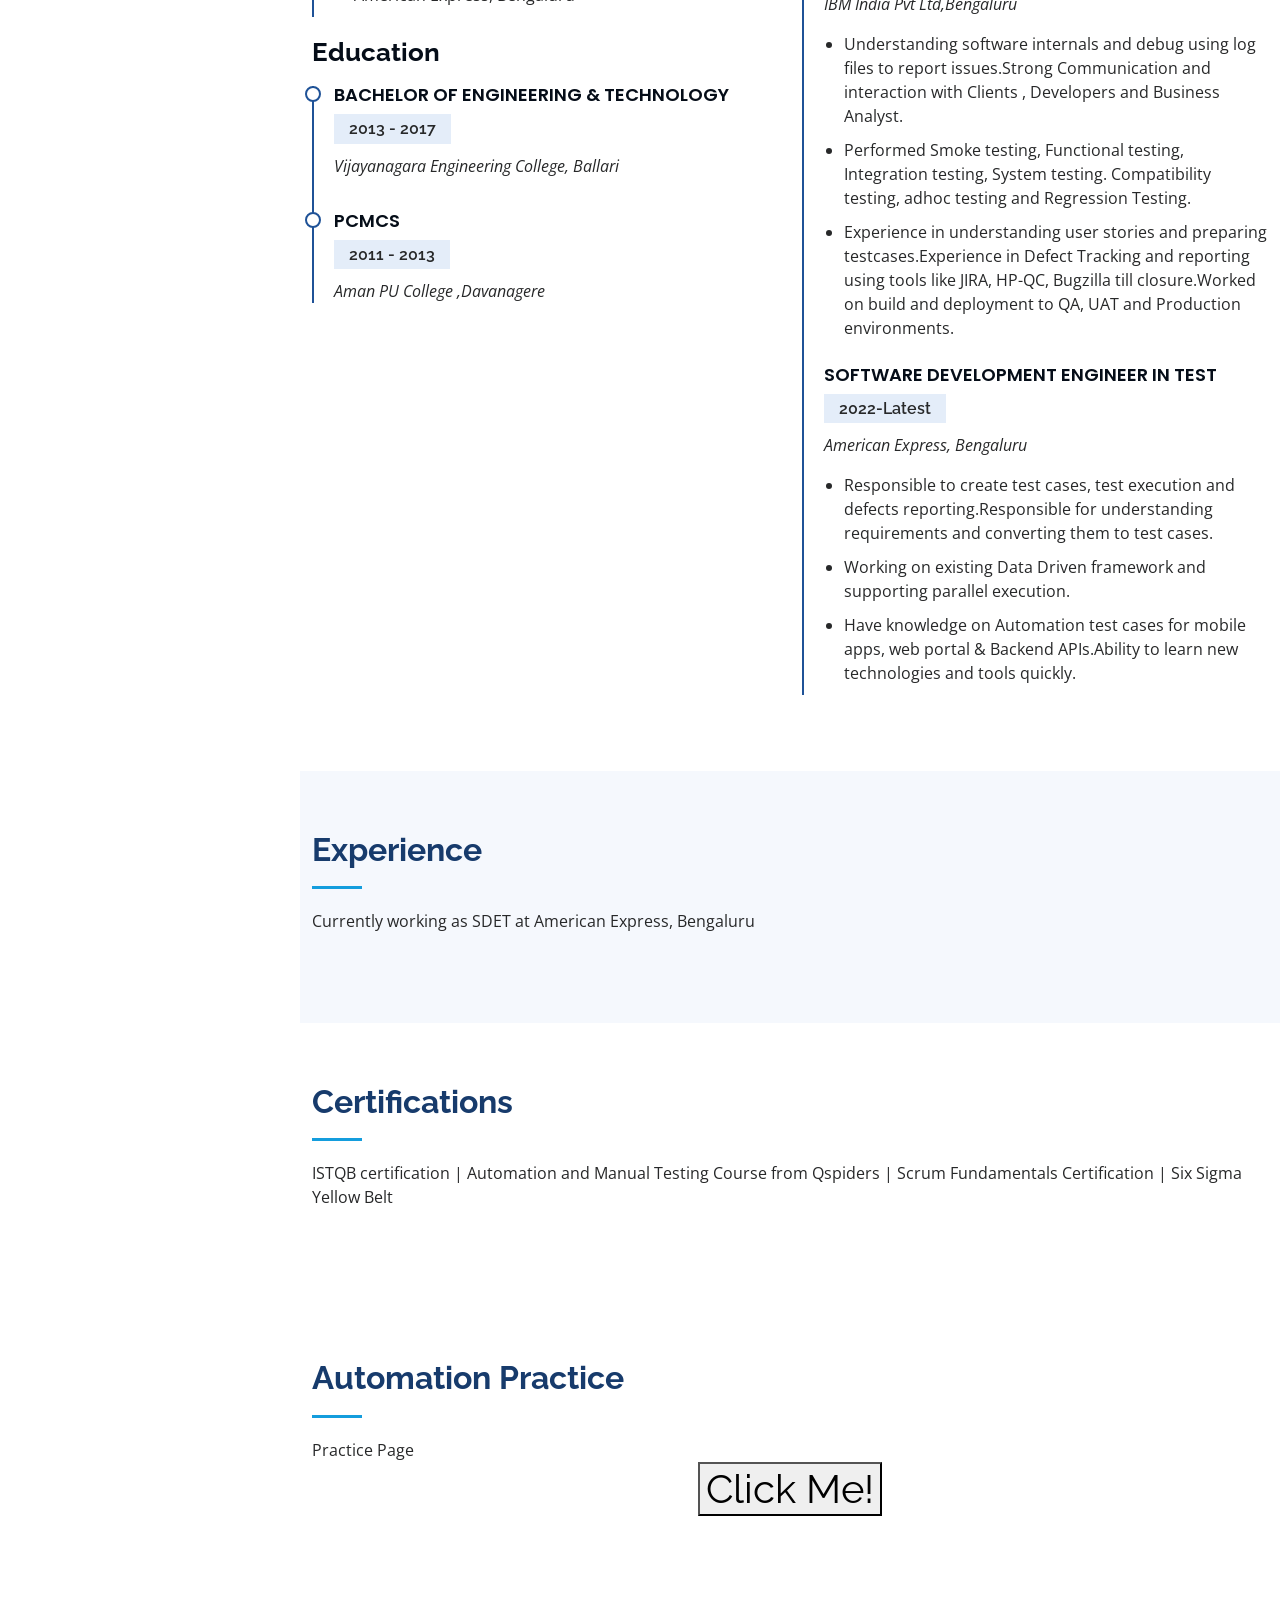
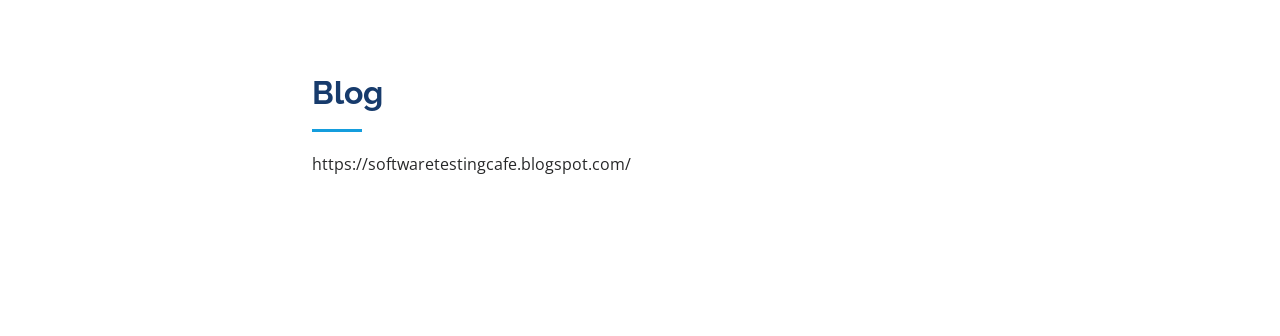
==== commit 7da2b08e: "Add files via upload" ====
--- a/index.html
+++ b/index.html
@@ -61,7 +61,10 @@
           <li><a href="#skills" class="nav-link scrollto"><i class="bx bx-file-blank"></i> <span>Skills</span></a></li>
           <li><a href="#portfolio" class="nav-link scrollto"><i class="bx bx-book-content"></i> <span>Experience</span></a></li>
           <li><a href="#services" class="nav-link scrollto"><i class="bx bx-server"></i> <span>Certifications</span></a></li>
+          <li><a href="#practice" class="nav-link scrollto"><i class="bx bx-server"></i> <span>Automation Practice</span></a></li>
           <li><a href="#contact" class="nav-link scrollto"><i class="bx bx-envelope"></i> <span>Blog</span></a></li>
+
+
         </ul>
       </nav><!-- .nav-menu -->
     </div>
@@ -97,7 +100,7 @@
             <div class="row">
               <div class="col-lg-6">
                 <ul>
-                  <li><i class="bi bi-chevron-right"></i> <strong>Blog:</strong> <span>https://softwaretestingcafe.blogspot.com/</span></li>
+                  <li><i class="bi bi-chevron-right"></i> <strong>Blog:</strong> <span>https://softwareengineeringcafe.blogspot.com/</span></li>
                   <li><i class="bi bi-chevron-right"></i> <strong>Email:</strong> <span>sripriyapkulkarni@gmail.com</span></li>
                   <li><i class="bi bi-chevron-right"></i> <strong>City:</strong> <span>Bangalore, Karnataka</span></li>
                 </ul>
@@ -288,6 +291,70 @@
       </div>
     </section><!-- End Services Section -->
 
+     <!-- ======= Automation Practice Section ======= -->
+    <section id="practice" class="practice">
+      <div class="container">
+
+        <div class="section-title">
+          <h2>Automation Practice</h2>
+          <p>
+           Practice Page
+
+           <head>
+  <meta name="viewport"
+    content="width=device-width, initial-scale=1">
+  <link rel="stylesheet" href=
+"https://cdnjs.cloudflare.com/ajax/libs/font-awesome/4.7.0/css/font-awesome.min.css">
+  <script>
+    function showme(id) {
+      var lmd = document.getElementById(id);
+      var LMT = document.getElementById("lmt");
+      if (lmd.style.display == 'block') {
+        lmd.style.display = 'none';
+        LMT.innerHTML =
+          'LMT <i class="I am Hidden "></i>';
+      } else {
+        lmd.style.display = 'block';
+        LambdaTest.innerHTML =
+          'Tag-line <i class="I am Hidden "></i>';
+      }
+    }
+  </script>
+</head>
+<body>
+  <center>
+    <div onclick="showme('widget');"
+      id="geeks">
+      <h1 style="color:blue">
+      
+        <button type="button">Click Me!</button>
+      </h1>
+      <i class="I am Hidden "></i>
+    </div>
+    <div id="widget"
+      style="display:none;">
+      <h3>
+        <div onclick="showme('widget');"
+      id="geeks">
+      <h1 style="color:blue">
+      
+        <button type="button">Hide Me!</button>
+      </h1>
+      <i class="I am Hidden "></i>
+    </div>
+      I am Hidden, Click on Hide Me!
+      </h3>
+    </div>
+  </center>
+</body>
+          </p>
+        </div>
+        </div>
+
+      </div>
+    </section><!-- End Services Section -->
+
+
     <!-- ======= Contact Section ======= -->
     <section id="contact" class="contact">
       <div class="container">
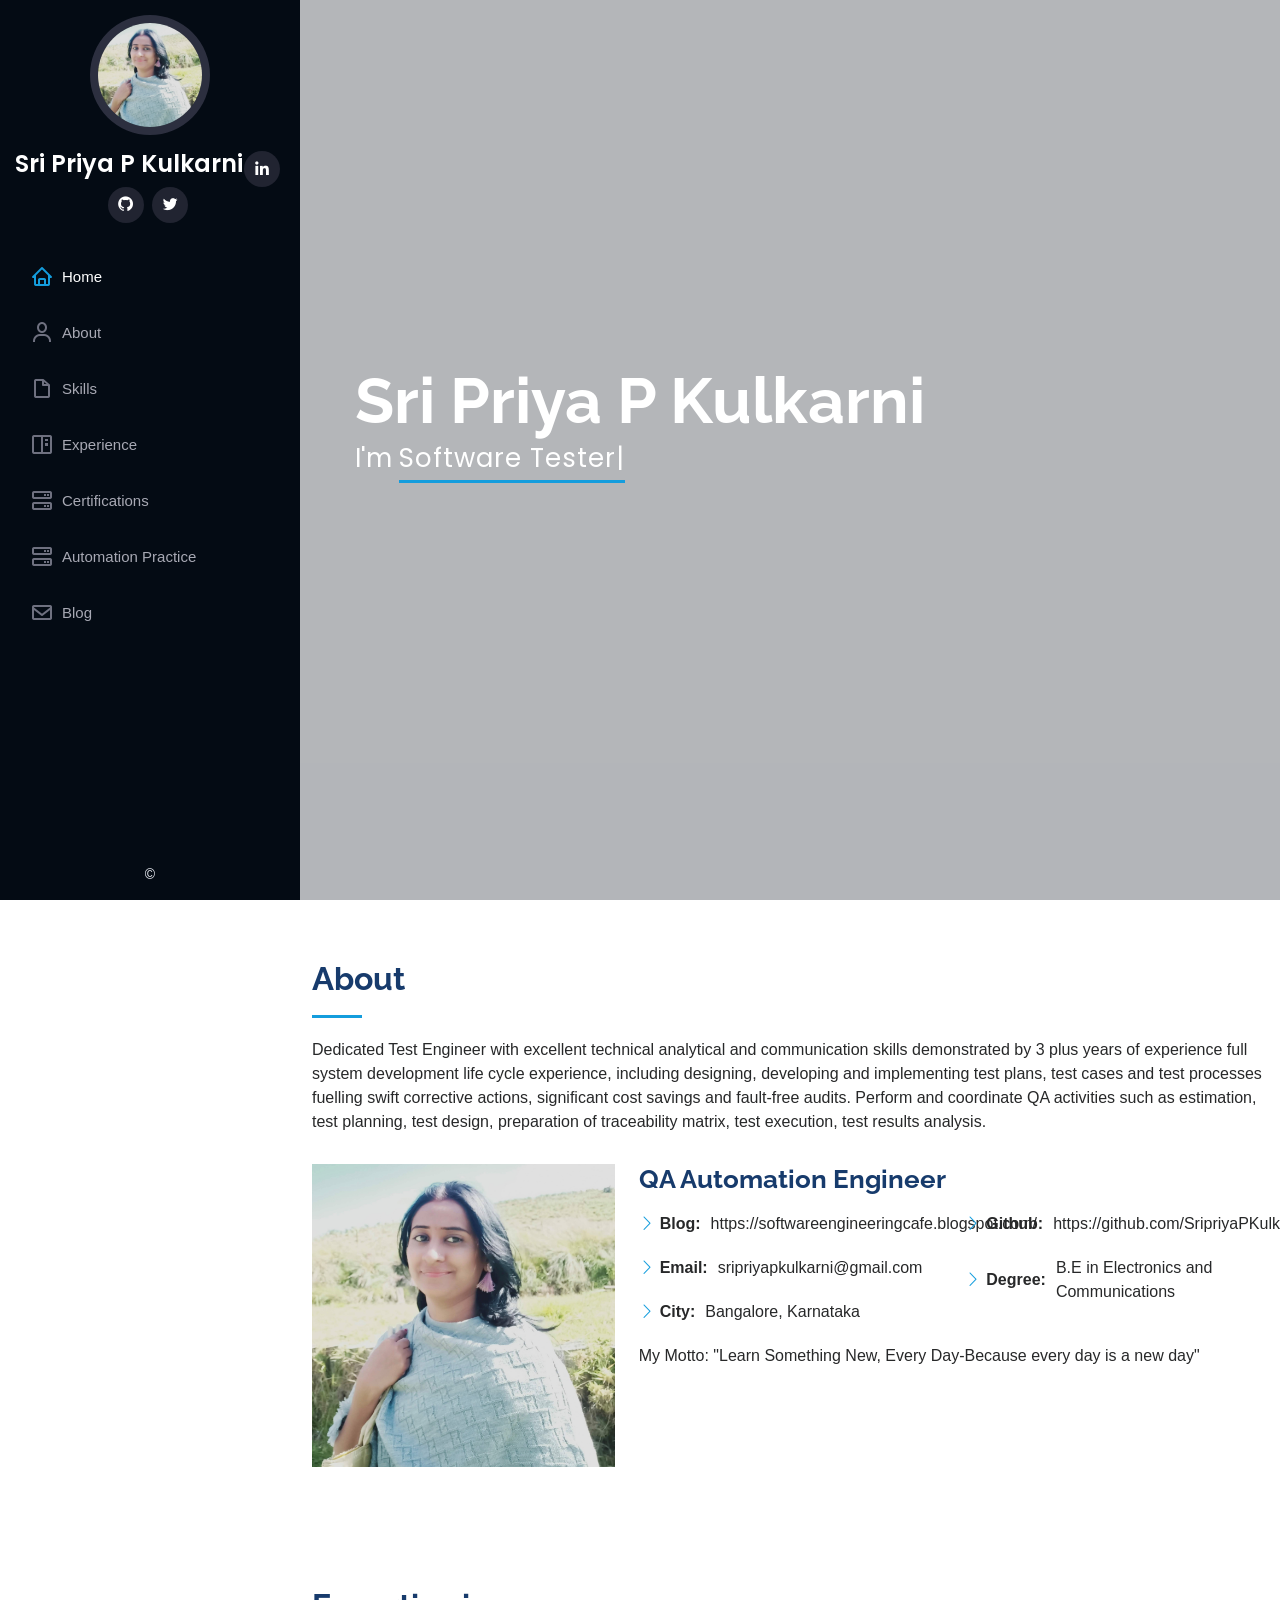
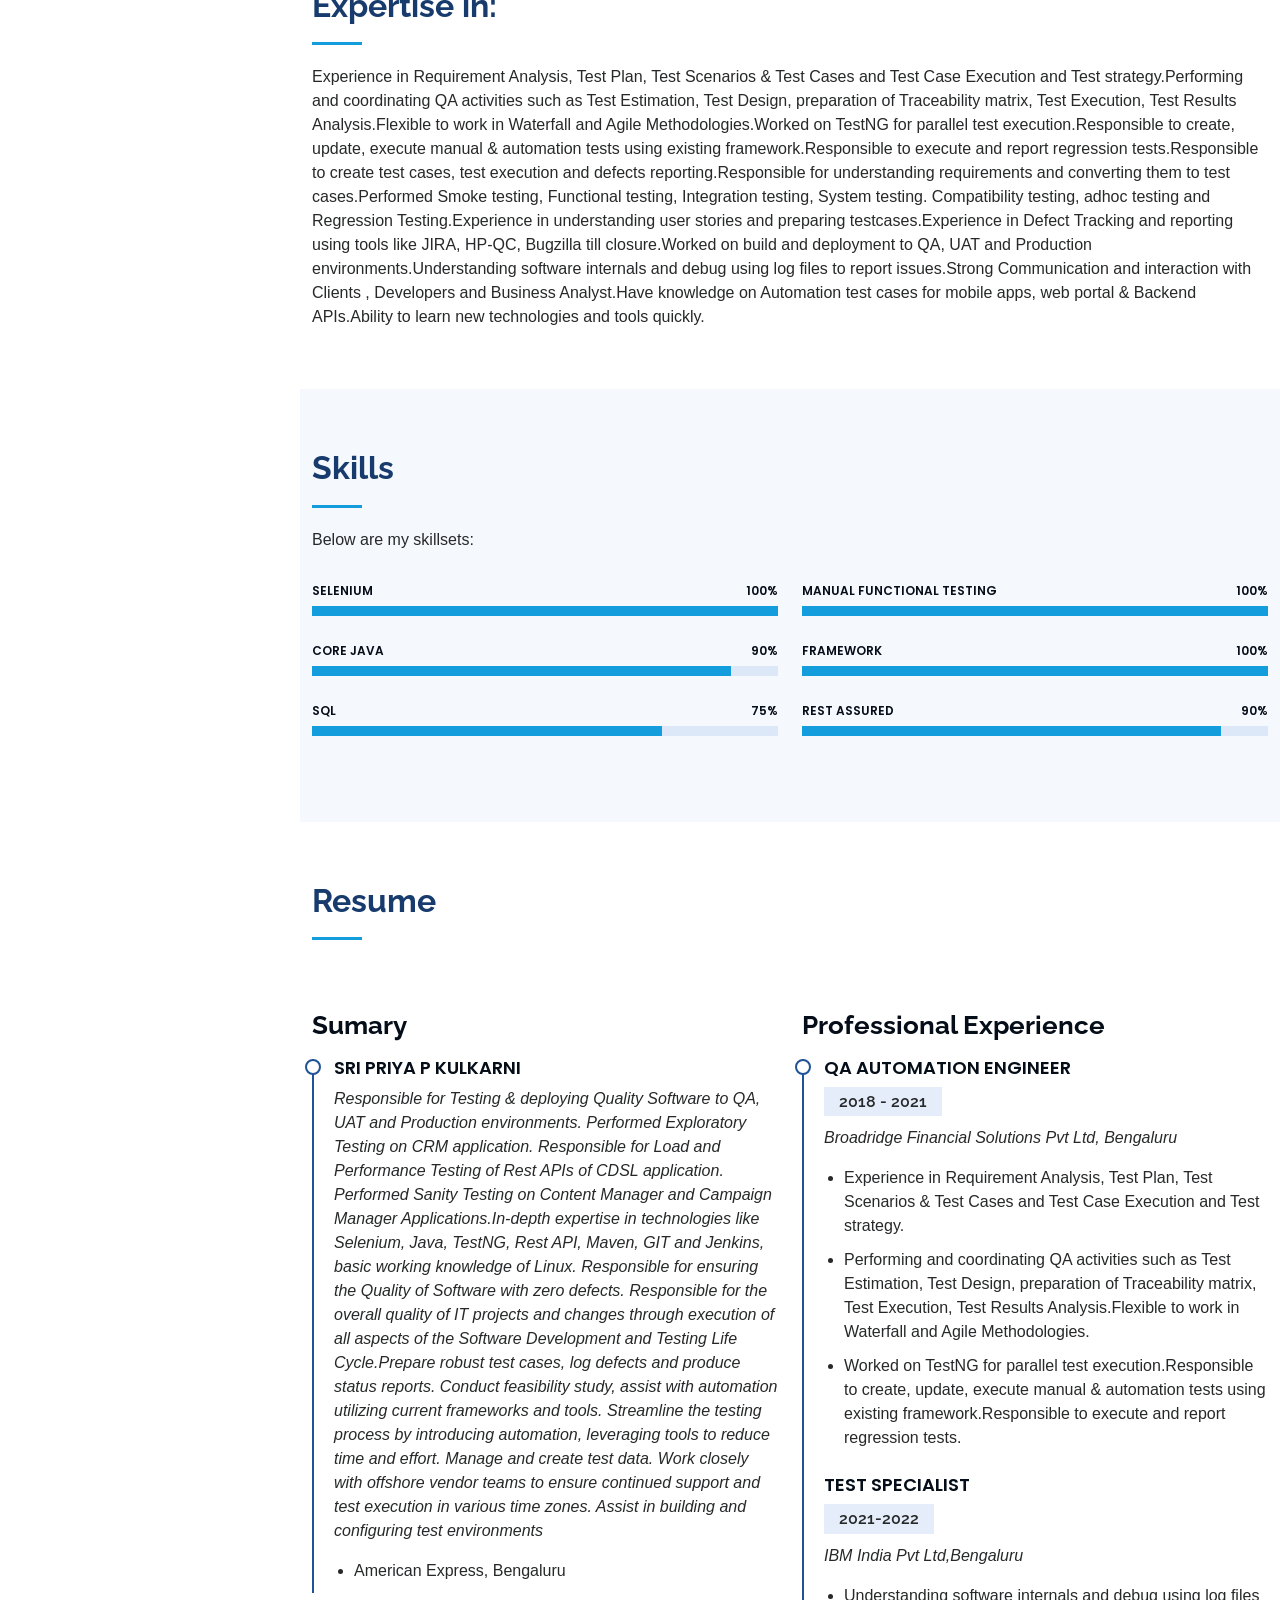
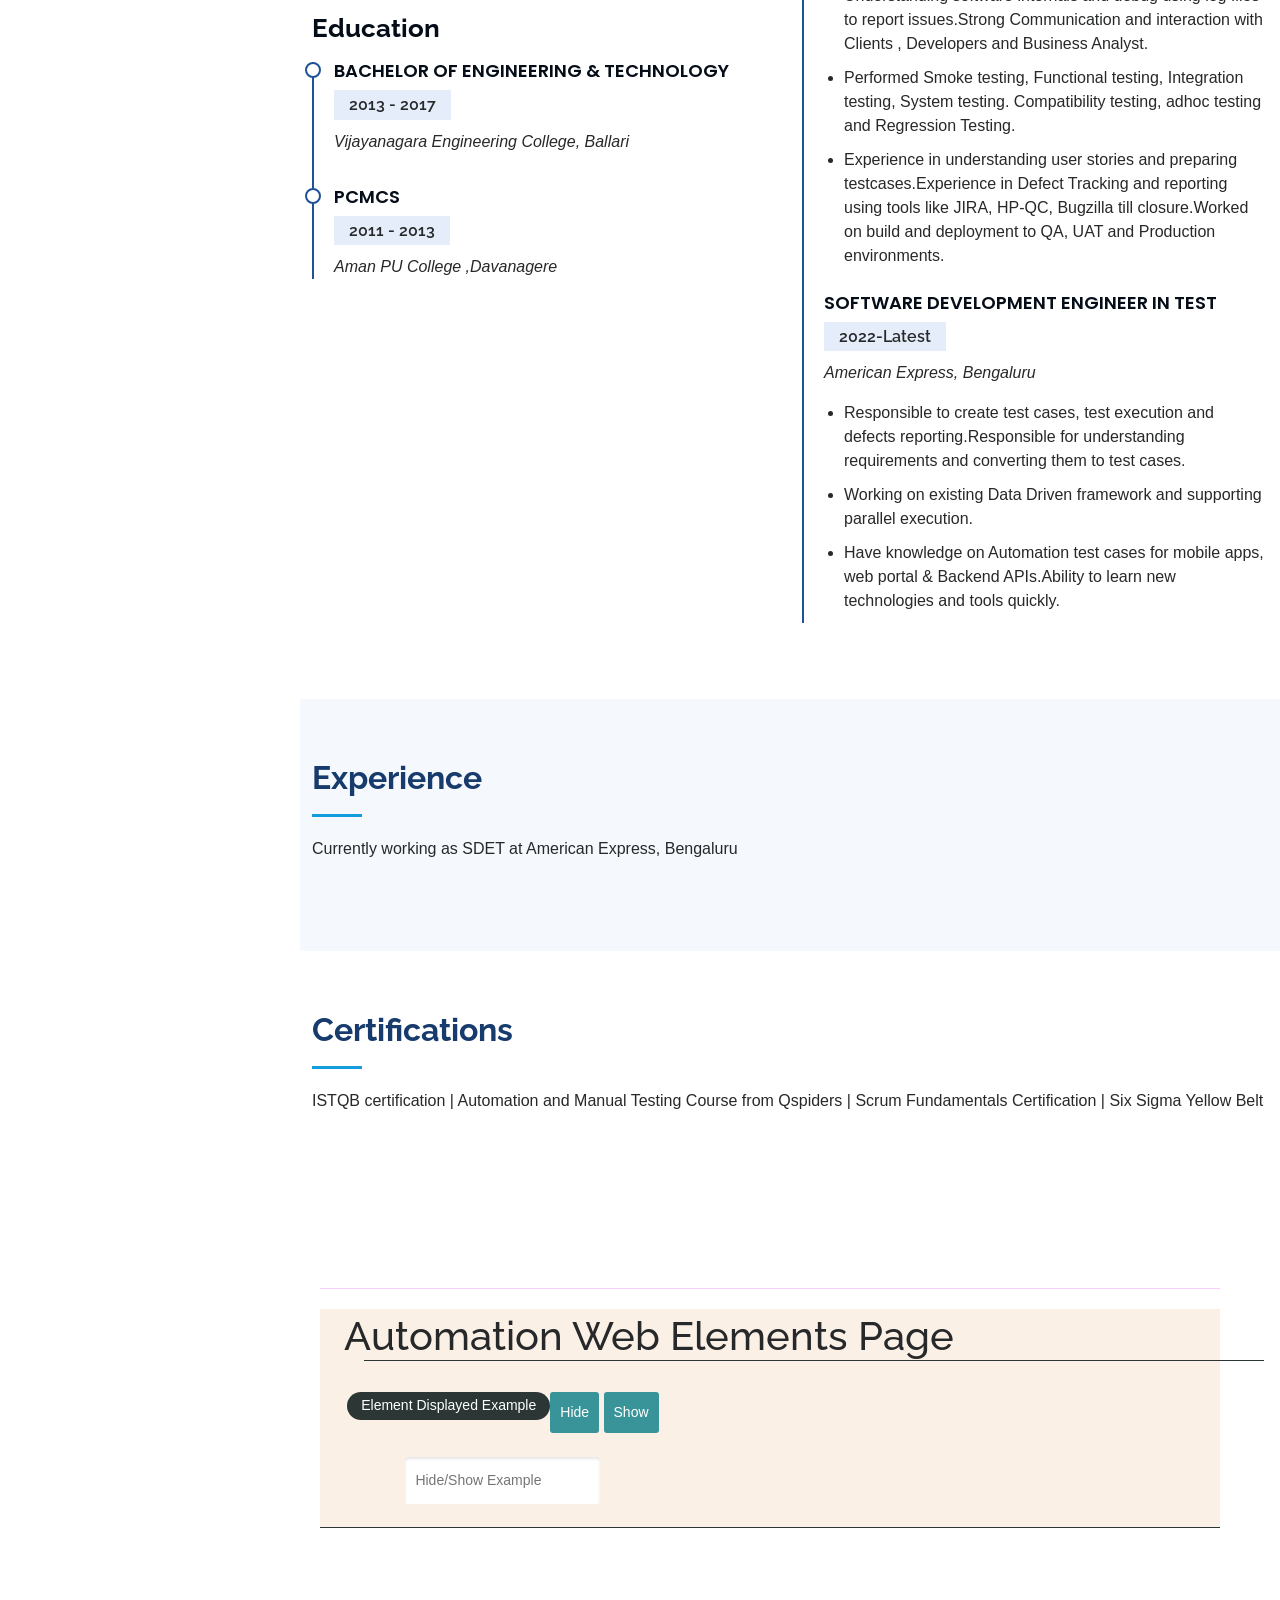
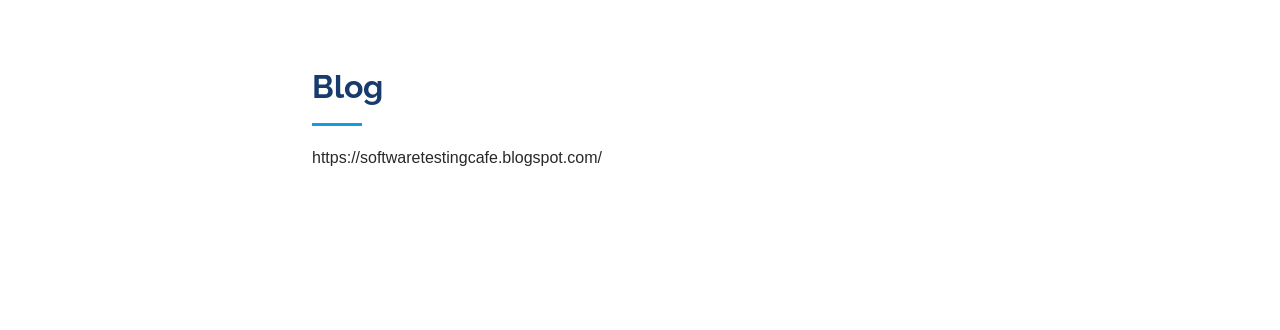
==== commit 1f36c02c: "Update index.html" ====
--- a/index.html
+++ b/index.html
@@ -293,65 +293,65 @@
 
      <!-- ======= Automation Practice Section ======= -->
     <section id="practice" class="practice">
-      <div class="container">
-
-        <div class="section-title">
-          <h2>Automation Practice</h2>
-          <p>
-           Practice Page
-
-           <head>
-  <meta name="viewport"
-    content="width=device-width, initial-scale=1">
-  <link rel="stylesheet" href=
-"https://cdnjs.cloudflare.com/ajax/libs/font-awesome/4.7.0/css/font-awesome.min.css">
-  <script>
-    function showme(id) {
-      var lmd = document.getElementById(id);
-      var LMT = document.getElementById("lmt");
-      if (lmd.style.display == 'block') {
-        lmd.style.display = 'none';
-        LMT.innerHTML =
-          'LMT <i class="I am Hidden "></i>';
-      } else {
-        lmd.style.display = 'block';
-        LambdaTest.innerHTML =
-          'Tag-line <i class="I am Hidden "></i>';
-      }
-    }
-  </script>
-</head>
-<body>
-  <center>
-    <div onclick="showme('widget');"
-      id="geeks">
-      <h1 style="color:blue">
       
-        <button type="button">Click Me!</button>
-      </h1>
-      <i class="I am Hidden "></i>
-    </div>
-    <div id="widget"
-      style="display:none;">
-      <h3>
-        <div onclick="showme('widget');"
-      id="geeks">
-      <h1 style="color:blue">
+<!DOCTYPE html>
+<html>
+<head> 
+ <link href="https://d235vmrai5heq2.cloudfront.net/elements/bundles/Zenler/css/Zenler_skeleton.css?v=V3.1.80043" rel="stylesheet">
+<link href="https://d235vmrai5heq2.cloudfront.net/elements/bundles/Zenler/css/Zenler_blocks.css?v=V3.1.80043" rel="stylesheet">
+<link href="https://d235vmrai5heq2.cloudfront.net/css/manage-elements.css" rel="stylesheet">
+<link rel="stylesheet" href="https://d235vmrai5heq2.cloudfront.net/css/admin/lib/bootstrap-sweetalert/sweetalert.css">
+<link rel="stylesheet" href="https://d235vmrai5heq2.cloudfront.net/css/admin/separate/vendor/select2.min.css">
+<link media="all" rel="stylesheet" type="text/css" href="https://s3.amazonaws.com/contents.newzenler.com/3072/css/brand.css">
+  
+</head> 
+  
+  <body class="body-style"> <div id="page" class="page"> <!-- /.item --> <!-- /.item --> <div class="block parrot zenstyle headers" id="header5" data-zen="zen_header_dynamic" data-dynamic="true" data-yummy="false" style="border-bottom: 1px solid #e4e4" data-uniqid="1577352988168"> <div class="navbars header-logo header-style"> <nav class="navbar sbpro-navbar-left-right"> <div class="container"> <!-- Brand and toggle get grouped for better mobile display -->  <style>
+    .zbv-blog-nav {border-bottom: 1px solid #e4e4e; padding: 25px 0px;}
+    .zbv-blog-nav ul {float:right; position: relative; right: -25px;}
+    </style> 
+  </div>
+    </div> 
+    </nav>
+    </div>
+    </div> 
+    <div class="block empty yummy text-center padding-top-100 padding-bottom-100" style="background-color: rgb(250,240,230);
+    position: relative; padding-top: 3px;" data-uniqid="1577353012995" data-nointent="true"> <div class="overly" style="opacity:0.5"></div> <div class="container" style="position:relative;"><div class="row v-center margin-top-10 margin-bottom-10" style="margin-left:0px;margin-right:0px;" data-uniqid="1621628043299"><div class="col-md-12"><div><div class="custom-html margin-top-10 margin-bottom-10" data-uniqid="1621628053554">
       
-        <button type="button">Hide Me!</button>
-      </h1>
-      <i class="I am Hidden "></i>
-    </div>
-      I am Hidden, Click on Hide Me!
-      </h3>
-    </div>
-  </center>
-</body>
-          </p>
-        </div>
-        </div>
-
-      </div>
+	<style> h1 { margin-top: 0px; margin-bottom: 0px; margin-left: 0px; margin-right: 100px; float: left; } select { font-size: 12x; width: 120px; height: 30px; border: 2px solid #39949a; -moz-border-radius: 0px;-webkit-border-radius: 3px; border-radius: 3px; } .dropbtn { background-color: #39949a; /* #4CAF50; */ color: white; padding: 16px; font-size: 16px; border: none; cursor: pointer; -moz-border-radius: 3px; -webkit-border-radius: 3px; border-radius: 3px; } .btn-style { background-color: #39949a; color: white; padding: 10px; font-size: 14px; border: none; cursor: pointer; -moz-border-radius: 3px; -webkit-border-radius: 3px; border-radius: 3px; } /* The container <div> - needed to position the mouse-hover content */ .mouse-hover { /* position: relative; display: inline-block; */ } /* mouse-hover Content (Hidden by Default) */ .mouse-hover-content { display: none; position: absolute; background-color: #f9f9f9; min-width: 160px; box-shadow: 0px 8px 16px 0px rgba(0,0,0,0.2); } /* Links inside the mouse-hover */ .mouse-hover-content a { color: black; padding: 12px 16px; text-decoration: none; display: block; } /* Change color of mouse-hover links on hover */ .mouse-hover-content a:hover { background-color: #f1f1f1 } /* Show the mouse-hover menu on hover */ .mouse-hover:hover .mouse-hover-content { display: block; } /* Change the background color of the mouse-hover button when the mouse-hover content is shown */ .mouse-hover:hover .dropbtn { background-color: #3e8e41; } fieldset { font-size: 10; /* border: 2px solid #000; */ /*padding: 1em;*/ padding: .2em; border-radius: 0.5em; } legend { font-size: 14px; width: auto; color: #fff; background: #2b3635; padding: 0.25em 1em; border-radius: 1em; } /* One radio button per line */ label { display: block; cursor: pointer; line-height: 2; font-size: 1em; } body { font-family:"Trebuchet MS", Arial, sans-serif; } #product{ font-family:"Trebuchet MS", Arial, sans-serif; width:400px; border-collapse:separate; /* border-spacing:10px; */ /* margin-left: 200px; */ } #product td, #product th{ border:1px solid #39949a; /* #4CAF50; */ padding:3px 7px 2px 7px; font-size:1em; } #product th{ font-size:1.1em; padding-top:5px; padding-bottom:4px; background-color: #39949a; color: #fff; color: antiquewhite } .left-align { float: left; } .right-align{ font-family:"Trebuchet MS", Arial, sans-serif; /*width:400px; */ /*margin-left: 100px;*/ float: right; } .cen-align{ font-family:"Trebuchet MS", Arial, sans-serif; /*width:400px; */ margin-left: 150px; margin-right: 100px; float: left; } .cen-left-align{ font-family:"Trebuchet MS", Arial, sans-serif; /*width:400px; */ margin-left: 70px; margin-right: 30px; float: left; } .cen-right-align{ font-family:"Trebuchet MS", Arial, sans-serif; /*width:400px; */ margin-left: 60px; margin-right: 30px; float: left; } .block{ width: 900px; position: relative; display: inline-block; margin: 0px 0px 0px 0p
+    margin-top: 2px; margin-bottom: 20px; margin-left: 20px; text-align: justify; border-bottom: .5px solid; border-bottom-color: #2b3636; } .table-display{ width:400px; padding: .5em; margin: 0px 20px 20px 10px; } .default-row-spacer{ margin-bottom: 10px; } .large-row-spacer{ margin-bottom: 20px; } inputs:-webkit-input-placeholder { color: #b5b5b5
+      
+    ; } inputs-moz-placeholder { color: #b5b5b5; } .inputs { background: #fff; font-size: 14px; -moz-border-radius: 3px; -webkit-border-radius: 3px; border-radius: 3px; border: none; padding: 13px 10px; /* width: 270px; */ margin-bottom: 20px; box-shadow: inset 0 2px 3px rgba( 1
+      0, 0, 0.1 ); clear: both; } .inputs:focus { background: #fff; box-shadow: 1
+        0 0 3px #39949a, inset 0 2px 3px rgba( 1
+     1
+          0, 0.2 ), 0px 5px 5px rgba( 1
+            0, 0, 0.15 ); outline: none; } </style> <!--<script src="https://cdnjs.cloudflare.com/ajax/libs/jquery/2.1.3/jquery.min.js" type="text/javascript"></script>--> <!--<script src="https://cdnjs.cloudflare.com/ajax/libs/typeahead.js/0.9.0/typeahead.min.js" type="text/javascript"></script>--> <script type="text/javascript"> var myWin; function openWindow() { myWin = window.open('https://courses.letskodeit.com/courses', '_blank', 'width=1200, height=600, top=100, left=100, scrollbars=yes, resizable=yes'); } function winFocus() { myWin.focus(); } function displayAlert() { var value = document.getElementById("name").value; alert("Hello " + value + ", share this practice page and share your knowledge"); document.getElementById("name").value = ""; } function displayConfirm() { var value = document.getElementById("name").value; confirm("Hello " + value + ", Are you sure you want to confirm?"); document.getElementById("name").value = ""; } function hideElement() { var x = document.getElementById("displayed-text"); /* style.visibility = "hidden"; */ x.style.display = "none"; } function showElement() { var x = document.getElementById("displayed-text"); /* style.visibility = "hidden"; */ x.style.display = "block"; } function disableElement() { document.getElementById("enabled-example-input").disabled = true; } function enableElement() { document.getElementById("enabled-example-input").disabled = false; } // window.onload = (event) => { // typeAhead(); // }; // function typeAhead() { // $("input.typeahead").typeahead({ // local: [ // "Cypress", // "Selenium WebDriver Java Automation", // "Cucumber", // "Selenium WebDriver Python Automation", // "Mobile App Automation", // ], // }) // .on("typeahead:selected", function (event, selection) { // // alert(selection.value); // $(this).typeahead("setQuery", ""); // }); // } </script> <h1 data-uniqid="1621702280245">
+  
+  
+  Automation Web Elements Page</h1> <header id="top"></header> <div class="block large-row-spacer yummy">
+  </div> <div class="left-align" id="hide-show-example-div"> <fieldset> <legend>Element Displayed Example</legend> <input id="hide-textbox" class="btn-style class2" value="Hide" onclick="hideElement()" type="submit"> <input id="show-textbox" class="btn-style class2" value="Show" onclick="showElement()" type="submit"> <br><br> <input id="displayed-text" name="show-hide" class="inputs displayed-class" placeholder="Hide/Show Example" type="text"> </fieldset> </div> </div> 
+    <div class="col-sm-9 padding-bottom-0">
+        <div class="inline-wrapper pull-left pull-center-xs" data-container="true">
+            <div data-content="true" data-component="text">
+               
+              
+            </div>
+
+            
+          
+        </div>
+    </div>
+   
+  </div> </div> </div>  <script type="text/javascript">
+</script>
+
+
+
+  
+  
+  
+  
     </section><!-- End Services Section -->
 
 
@@ -396,4 +396,4 @@
 
 </body>
 
-</html>+</html>
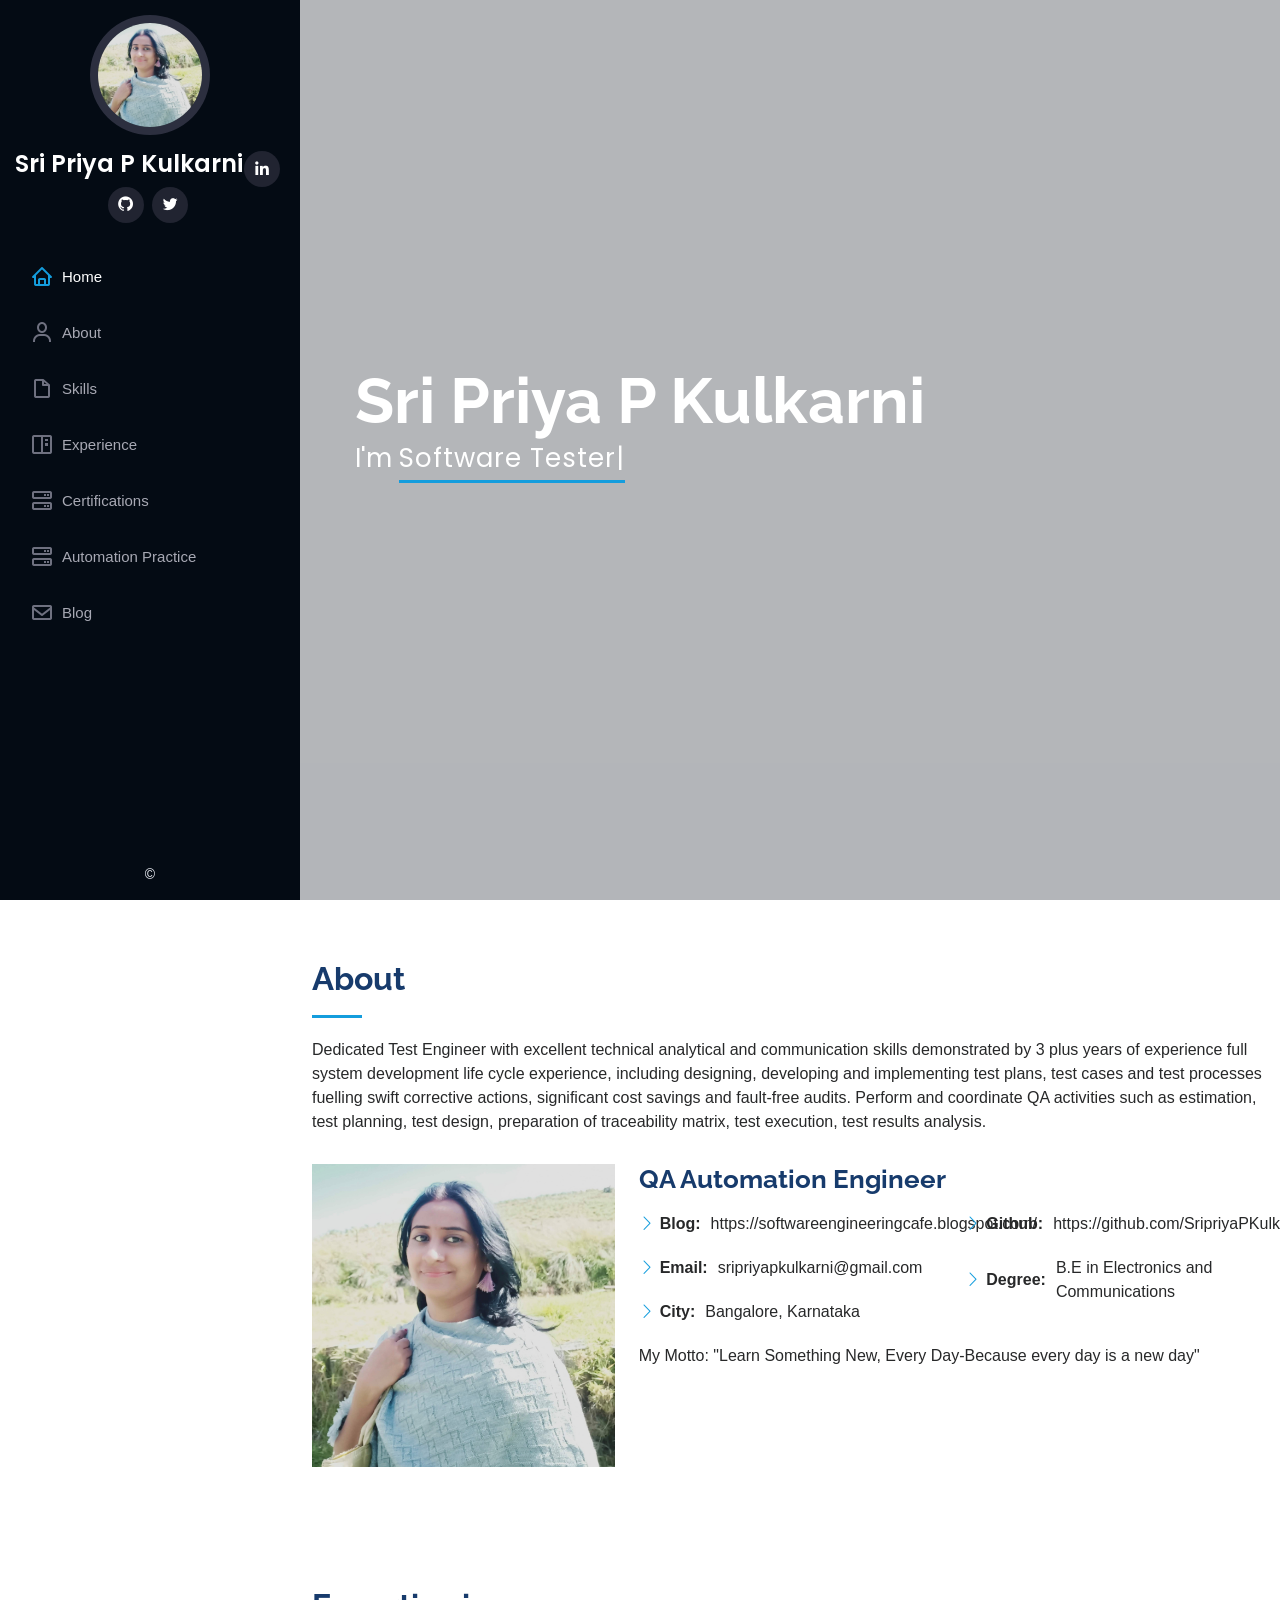
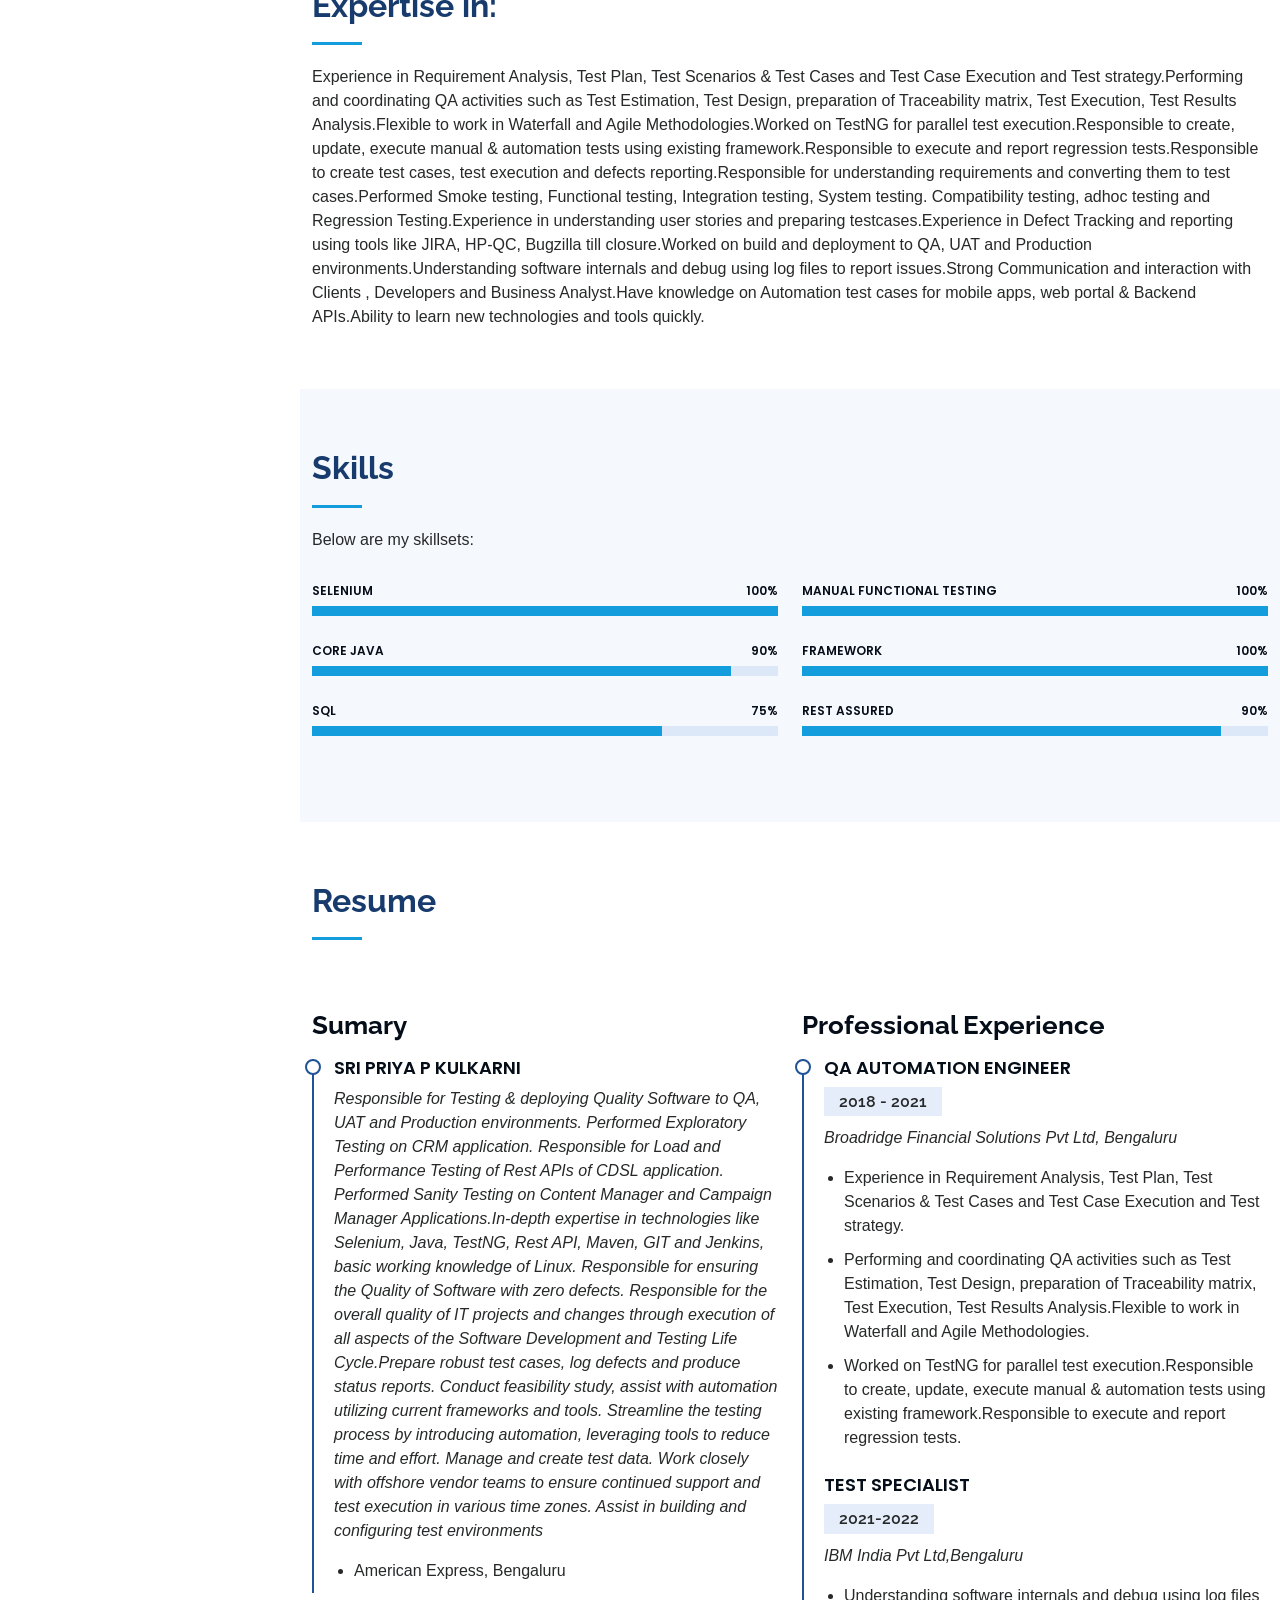
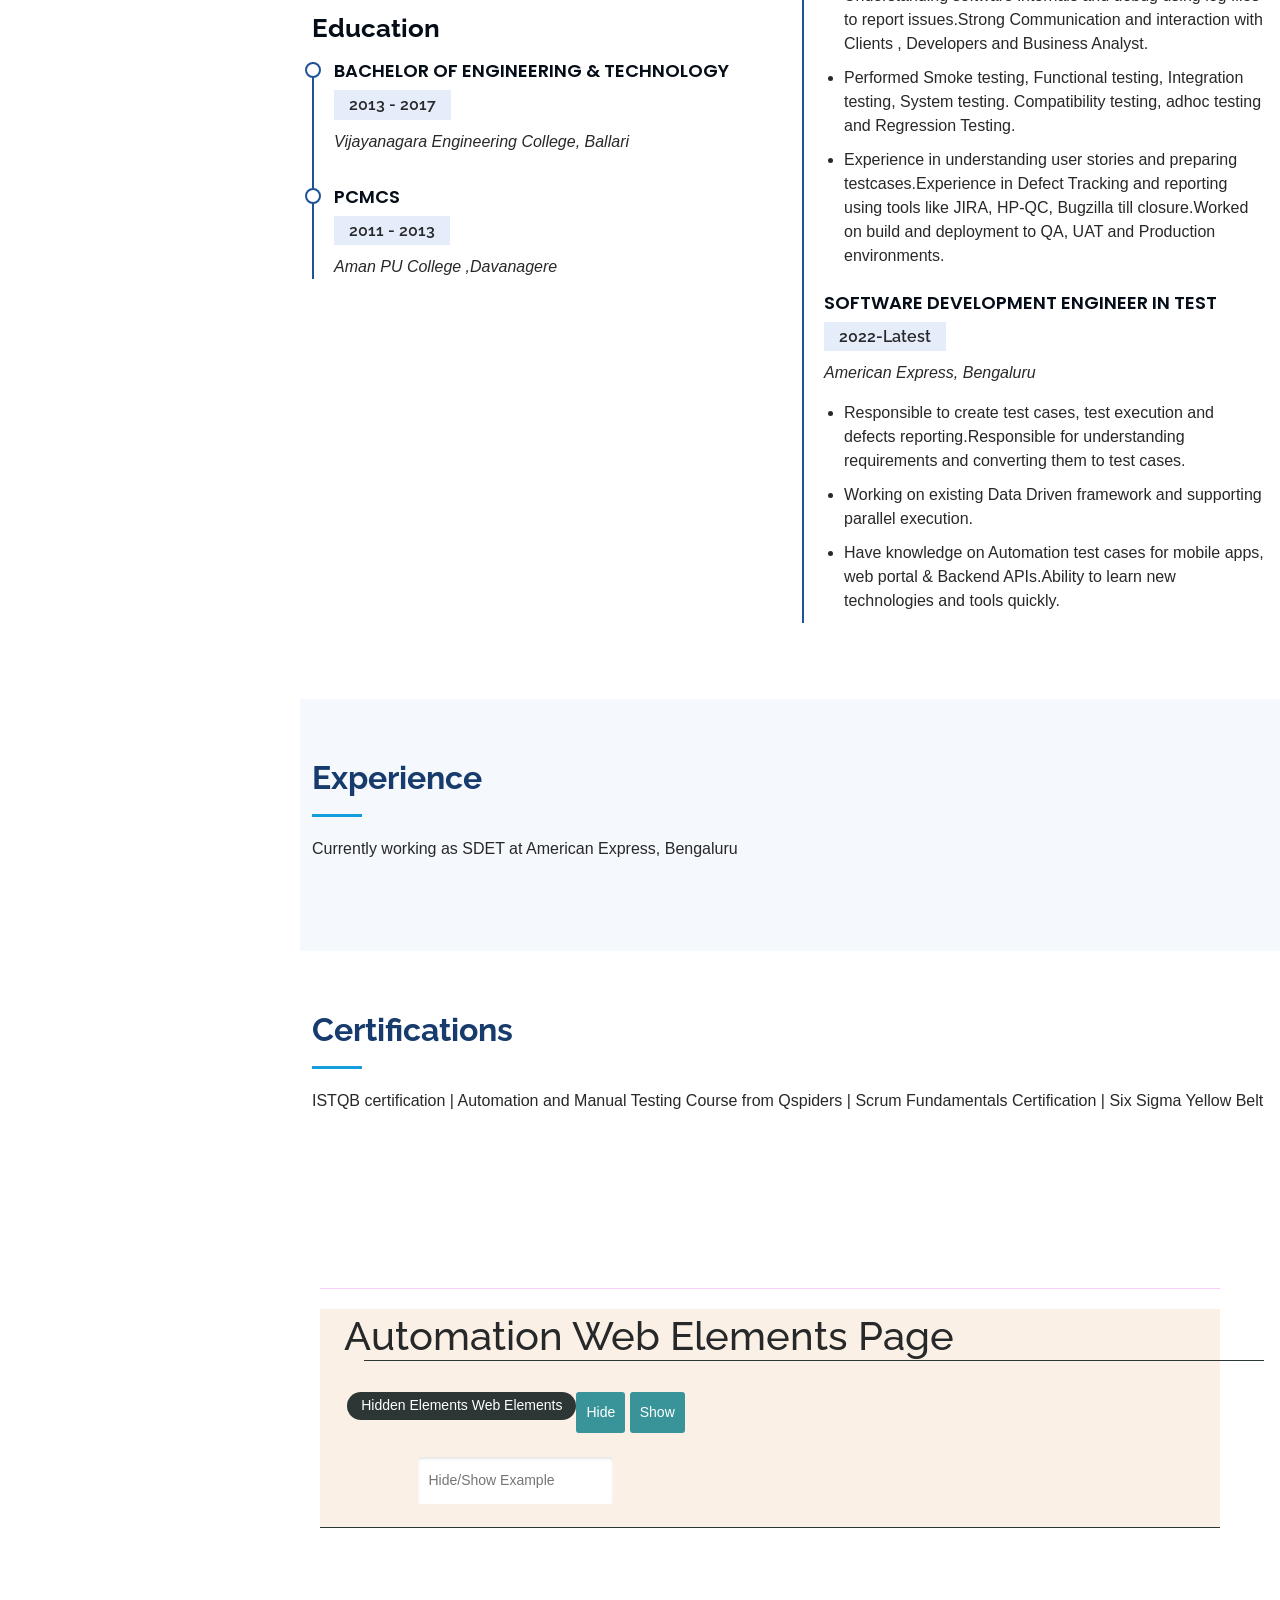
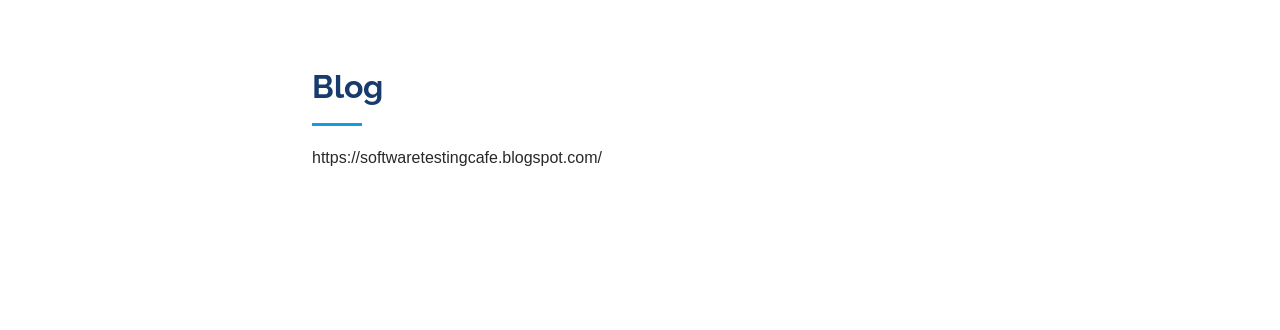
==== commit a6a146af: "Update index.html" ====
--- a/index.html
+++ b/index.html
@@ -294,6 +294,7 @@
      <!-- ======= Automation Practice Section ======= -->
     <section id="practice" class="practice">
       
+
 <!DOCTYPE html>
 <html>
 <head> 
@@ -319,18 +320,14 @@
     position: relative; padding-top: 3px;" data-uniqid="1577353012995" data-nointent="true"> <div class="overly" style="opacity:0.5"></div> <div class="container" style="position:relative;"><div class="row v-center margin-top-10 margin-bottom-10" style="margin-left:0px;margin-right:0px;" data-uniqid="1621628043299"><div class="col-md-12"><div><div class="custom-html margin-top-10 margin-bottom-10" data-uniqid="1621628053554">
       
 	<style> h1 { margin-top: 0px; margin-bottom: 0px; margin-left: 0px; margin-right: 100px; float: left; } select { font-size: 12x; width: 120px; height: 30px; border: 2px solid #39949a; -moz-border-radius: 0px;-webkit-border-radius: 3px; border-radius: 3px; } .dropbtn { background-color: #39949a; /* #4CAF50; */ color: white; padding: 16px; font-size: 16px; border: none; cursor: pointer; -moz-border-radius: 3px; -webkit-border-radius: 3px; border-radius: 3px; } .btn-style { background-color: #39949a; color: white; padding: 10px; font-size: 14px; border: none; cursor: pointer; -moz-border-radius: 3px; -webkit-border-radius: 3px; border-radius: 3px; } /* The container <div> - needed to position the mouse-hover content */ .mouse-hover { /* position: relative; display: inline-block; */ } /* mouse-hover Content (Hidden by Default) */ .mouse-hover-content { display: none; position: absolute; background-color: #f9f9f9; min-width: 160px; box-shadow: 0px 8px 16px 0px rgba(0,0,0,0.2); } /* Links inside the mouse-hover */ .mouse-hover-content a { color: black; padding: 12px 16px; text-decoration: none; display: block; } /* Change color of mouse-hover links on hover */ .mouse-hover-content a:hover { background-color: #f1f1f1 } /* Show the mouse-hover menu on hover */ .mouse-hover:hover .mouse-hover-content { display: block; } /* Change the background color of the mouse-hover button when the mouse-hover content is shown */ .mouse-hover:hover .dropbtn { background-color: #3e8e41; } fieldset { font-size: 10; /* border: 2px solid #000; */ /*padding: 1em;*/ padding: .2em; border-radius: 0.5em; } legend { font-size: 14px; width: auto; color: #fff; background: #2b3635; padding: 0.25em 1em; border-radius: 1em; } /* One radio button per line */ label { display: block; cursor: pointer; line-height: 2; font-size: 1em; } body { font-family:"Trebuchet MS", Arial, sans-serif; } #product{ font-family:"Trebuchet MS", Arial, sans-serif; width:400px; border-collapse:separate; /* border-spacing:10px; */ /* margin-left: 200px; */ } #product td, #product th{ border:1px solid #39949a; /* #4CAF50; */ padding:3px 7px 2px 7px; font-size:1em; } #product th{ font-size:1.1em; padding-top:5px; padding-bottom:4px; background-color: #39949a; color: #fff; color: antiquewhite } .left-align { float: left; } .right-align{ font-family:"Trebuchet MS", Arial, sans-serif; /*width:400px; */ /*margin-left: 100px;*/ float: right; } .cen-align{ font-family:"Trebuchet MS", Arial, sans-serif; /*width:400px; */ margin-left: 150px; margin-right: 100px; float: left; } .cen-left-align{ font-family:"Trebuchet MS", Arial, sans-serif; /*width:400px; */ margin-left: 70px; margin-right: 30px; float: left; } .cen-right-align{ font-family:"Trebuchet MS", Arial, sans-serif; /*width:400px; */ margin-left: 60px; margin-right: 30px; float: left; } .block{ width: 900px; position: relative; display: inline-block; margin: 0px 0px 0px 0p
-    margin-top: 2px; margin-bottom: 20px; margin-left: 20px; text-align: justify; border-bottom: .5px solid; border-bottom-color: #2b3636; } .table-display{ width:400px; padding: .5em; margin: 0px 20px 20px 10px; } .default-row-spacer{ margin-bottom: 10px; } .large-row-spacer{ margin-bottom: 20px; } inputs:-webkit-input-placeholder { color: #b5b5b5
+    margin-top: 2px; margin-bottom: 20px; margin-left: 20px; text-align: justify; border-bottom: .5px solid; border-bottom-color: #2b3636; } .table-display{ width:400px; padding: .5em; margin: 0px 20px 20px 10px; } .default-row-spacer{ margin-bottom: 10px; } .large-row-spacer{ margin-bottom: 20px; } inputs:-webkit-input-placeholder { color: #b5
       
-    ; } inputs-moz-placeholder { color: #b5b5b5; } .inputs { background: #fff; font-size: 14px; -moz-border-radius: 3px; -webkit-border-radius: 3px; border-radius: 3px; border: none; padding: 13px 10px; /* width: 270px; */ margin-bottom: 20px; box-shadow: inset 0 2px 3px rgba( 1
-      0, 0, 0.1 ); clear: both; } .inputs:focus { background: #fff; box-shadow: 1
-        0 0 3px #39949a, inset 0 2px 3px rgba( 1
-     1
-          0, 0.2 ), 0px 5px 5px rgba( 1
-            0, 0, 0.15 ); outline: none; } </style> <!--<script src="https://cdnjs.cloudflare.com/ajax/libs/jquery/2.1.3/jquery.min.js" type="text/javascript"></script>--> <!--<script src="https://cdnjs.cloudflare.com/ajax/libs/typeahead.js/0.9.0/typeahead.min.js" type="text/javascript"></script>--> <script type="text/javascript"> var myWin; function openWindow() { myWin = window.open('https://courses.letskodeit.com/courses', '_blank', 'width=1200, height=600, top=100, left=100, scrollbars=yes, resizable=yes'); } function winFocus() { myWin.focus(); } function displayAlert() { var value = document.getElementById("name").value; alert("Hello " + value + ", share this practice page and share your knowledge"); document.getElementById("name").value = ""; } function displayConfirm() { var value = document.getElementById("name").value; confirm("Hello " + value + ", Are you sure you want to confirm?"); document.getElementById("name").value = ""; } function hideElement() { var x = document.getElementById("displayed-text"); /* style.visibility = "hidden"; */ x.style.display = "none"; } function showElement() { var x = document.getElementById("displayed-text"); /* style.visibility = "hidden"; */ x.style.display = "block"; } function disableElement() { document.getElementById("enabled-example-input").disabled = true; } function enableElement() { document.getElementById("enabled-example-input").disabled = false; } // window.onload = (event) => { // typeAhead(); // }; // function typeAhead() { // $("input.typeahead").typeahead({ // local: [ // "Cypress", // "Selenium WebDriver Java Automation", // "Cucumber", // "Selenium WebDriver Python Automation", // "Mobile App Automation", // ], // }) // .on("typeahead:selected", function (event, selection) { // // alert(selection.value); // $(this).typeahead("setQuery", ""); // }); // } </script> <h1 data-uniqid="1621702280245">
+    ; } inputs-moz-placeholder { color: #5b5; } .inputs { background: #fff; font-size: 14px; -moz-border-radius: 3px; -webkit-border-radius: 3px; border-radius: 3px; border: none; padding: 13px 10px; /* width: 270px; */ margin-bottom: 20px; box-shadow: inset 0 2px 3px rgba( 1
+      0, 0, 0.1 ); clear: both; } .inputs:focus { background: #f; box-shadow: 1  0 3px #39949a, inset 0 2px 3px rgba( 1,0,0) 0px 5px 5px rgba( 0, 0, 0); outline: none; } </style> <script type="text/javascript"> var myWin;  function displayAlert() { var value = document.getElementById("name").value; document.getElementById("name").value = ""; } function displayConfirm() { var value = document.getElementById("name").value;  document.getElementById("name").value = ""; } function hideElement() { var x = document.getElementById("displayed-text"); /* style.visibility = "hidden"; */ x.style.display = "none"; } function showElement() { var x = document.getElementById("displayed-text"); /* style.visibility = "hidden"; */ x.style.display = "block"; } function disableElement() { document.getElementById("enabled-example-input").disabled = true; } function enableElement() { document.getElementById("enabled-example-input").disabled = false; } </script> <h1 data-uniqid="1621702280245">
   
   
   Automation Web Elements Page</h1> <header id="top"></header> <div class="block large-row-spacer yummy">
-  </div> <div class="left-align" id="hide-show-example-div"> <fieldset> <legend>Element Displayed Example</legend> <input id="hide-textbox" class="btn-style class2" value="Hide" onclick="hideElement()" type="submit"> <input id="show-textbox" class="btn-style class2" value="Show" onclick="showElement()" type="submit"> <br><br> <input id="displayed-text" name="show-hide" class="inputs displayed-class" placeholder="Hide/Show Example" type="text"> </fieldset> </div> </div> 
+  </div> <div class="left-align" id="hide-show-example-div"> <fieldset> <legend>Hidden Elements Web Elements</legend> <input id="hide-textbox" class="btn-style class2" value="Hide" onclick="hideElement()" type="submit"> <input id="show-textbox" class="btn-style class2" value="Show" onclick="showElement()" type="submit"> <br><br> <input id="displayed-text" name="show-hide" class="inputs displayed-class" placeholder="Hide/Show Example" type="text"> </fieldset> </div> </div> 
     <div class="col-sm-9 padding-bottom-0">
         <div class="inline-wrapper pull-left pull-center-xs" data-container="true">
             <div data-content="true" data-component="text">
@@ -346,12 +343,6 @@
   </div> </div> </div>  <script type="text/javascript">
 </script>
 
-
-
-  
-  
-  
-  
     </section><!-- End Services Section -->
 
 
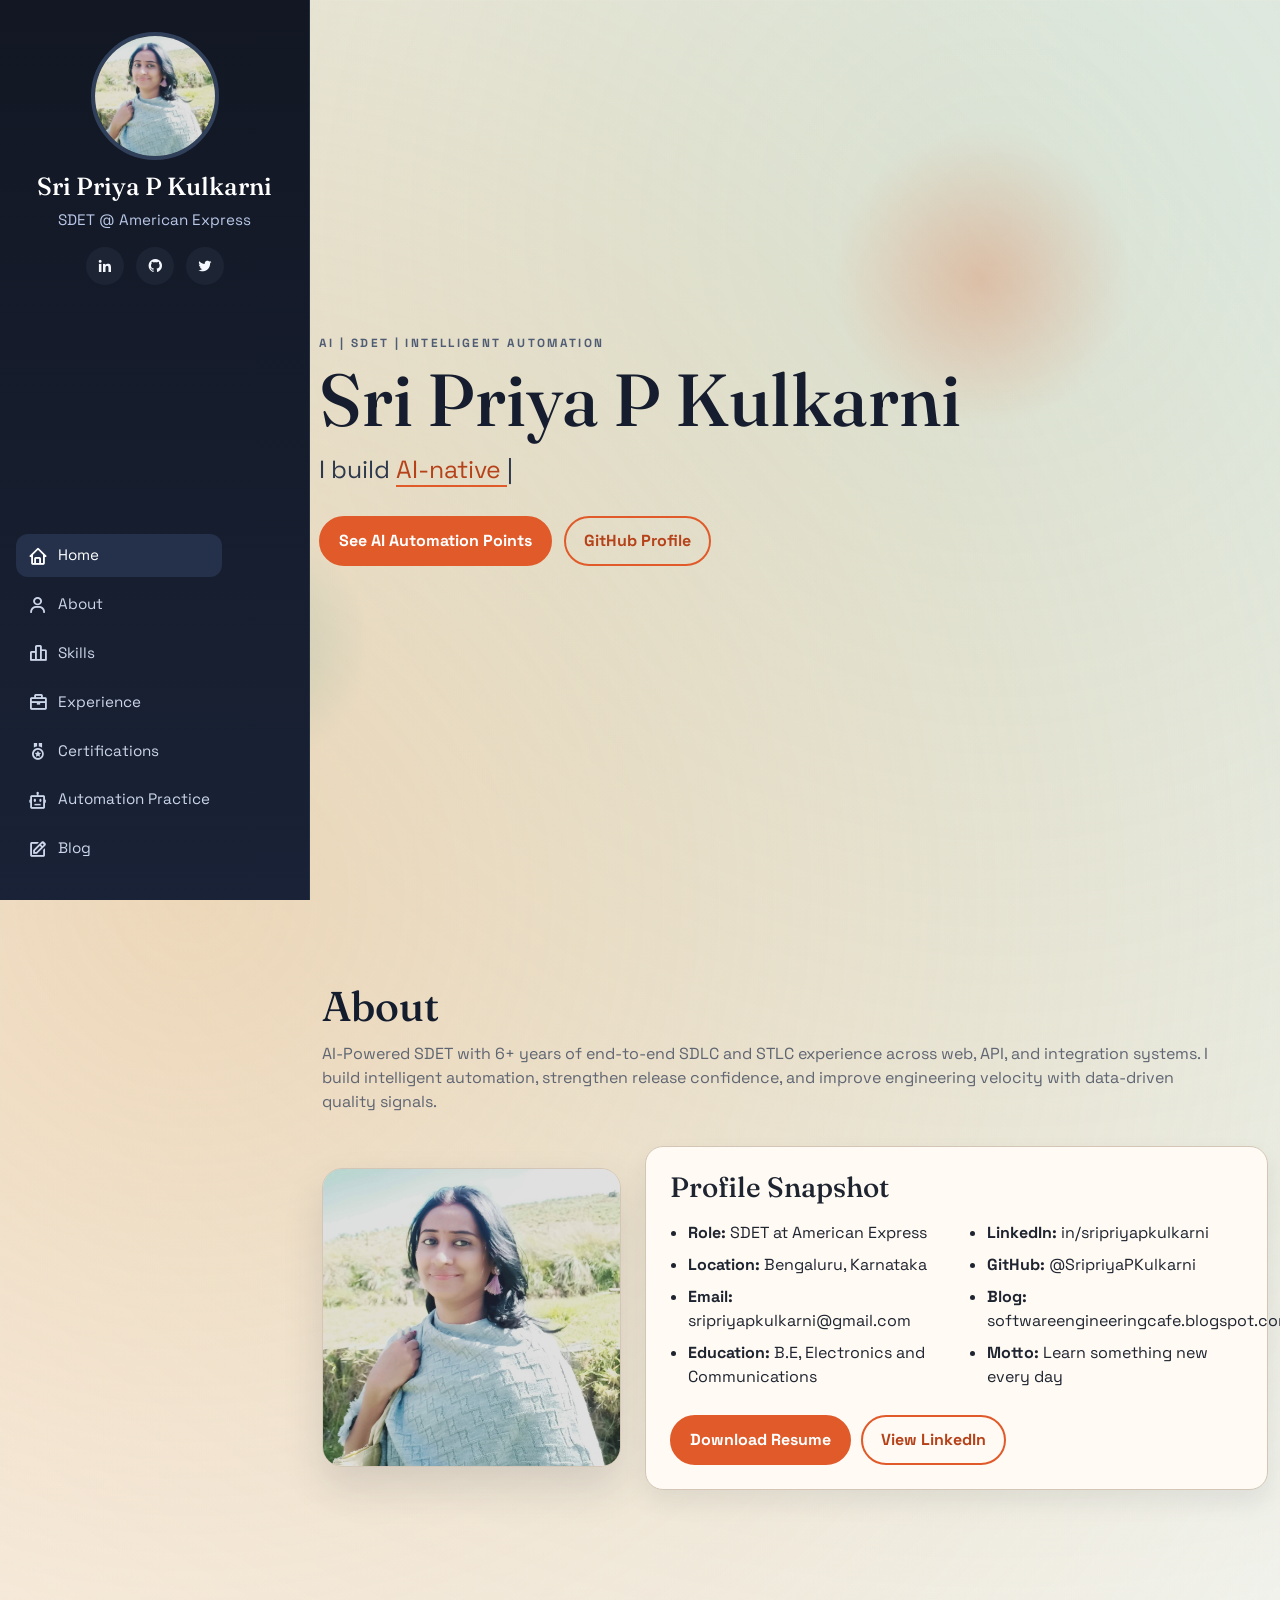
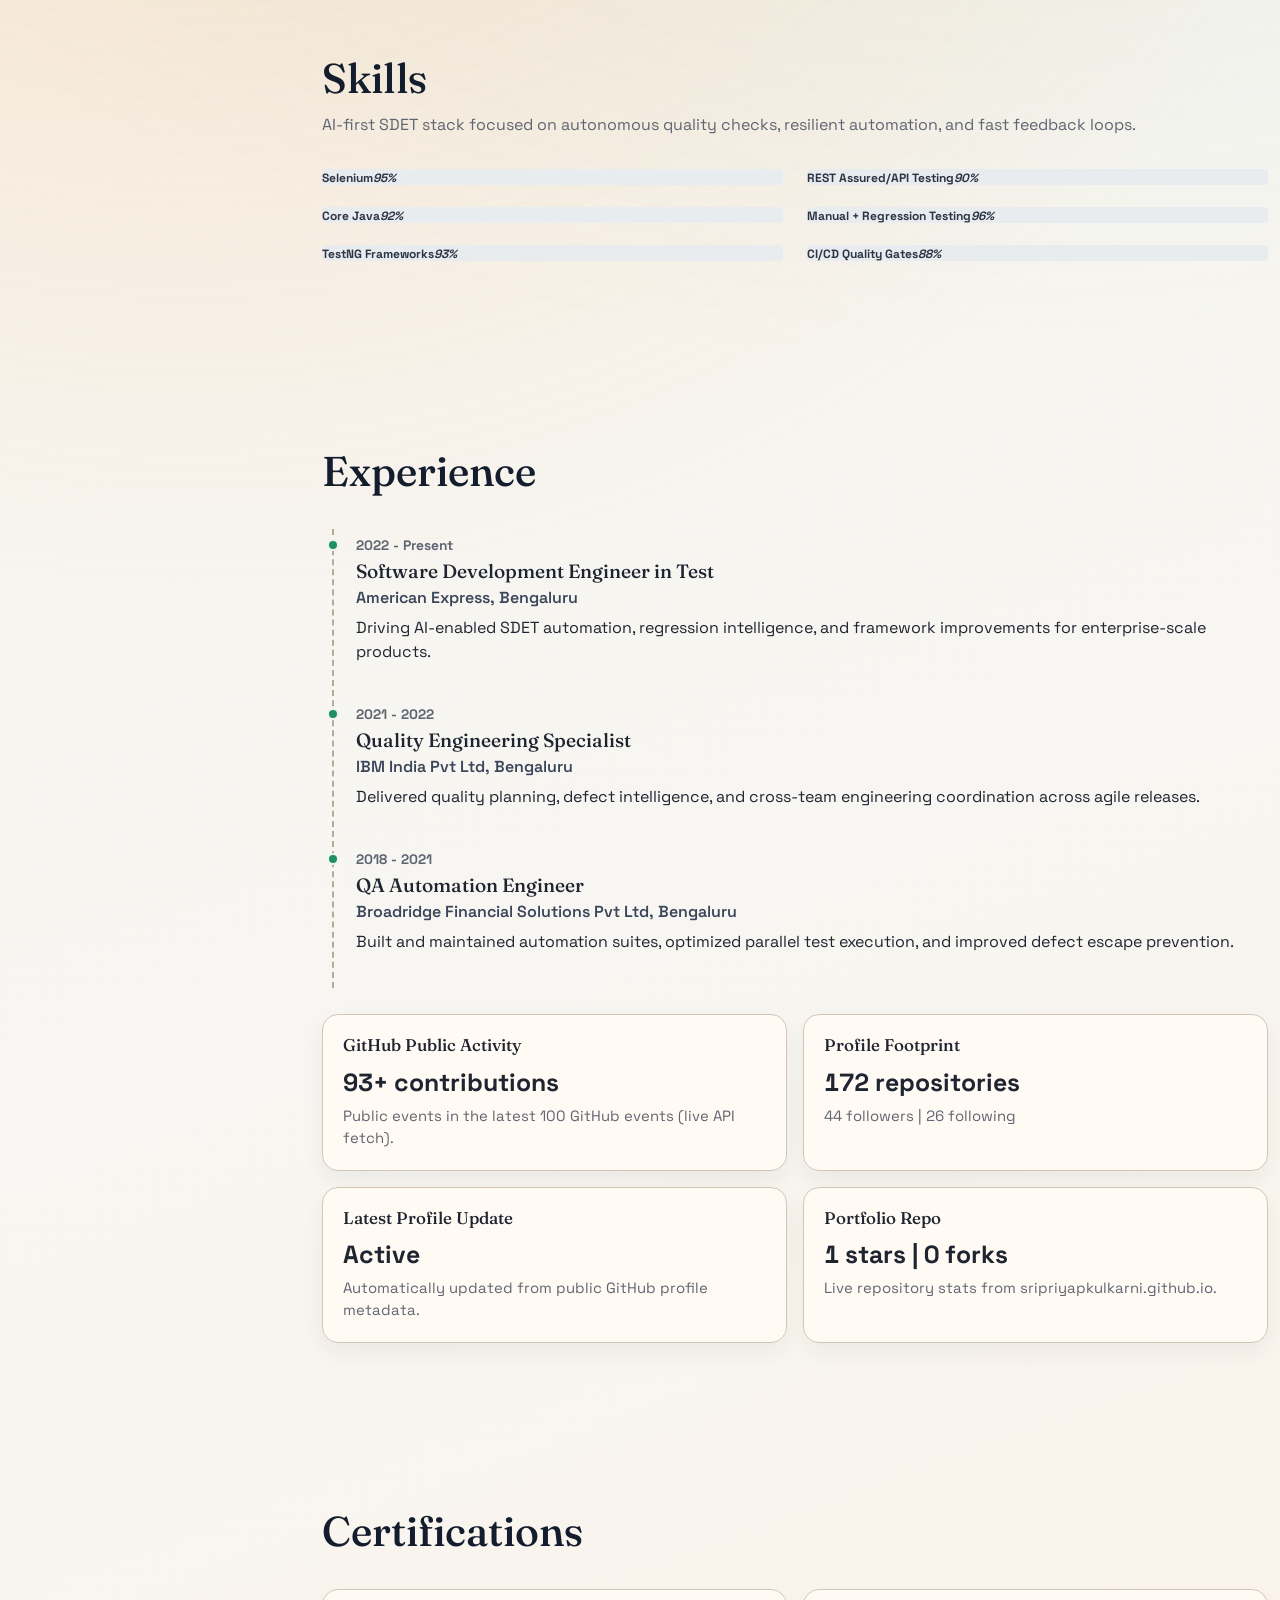
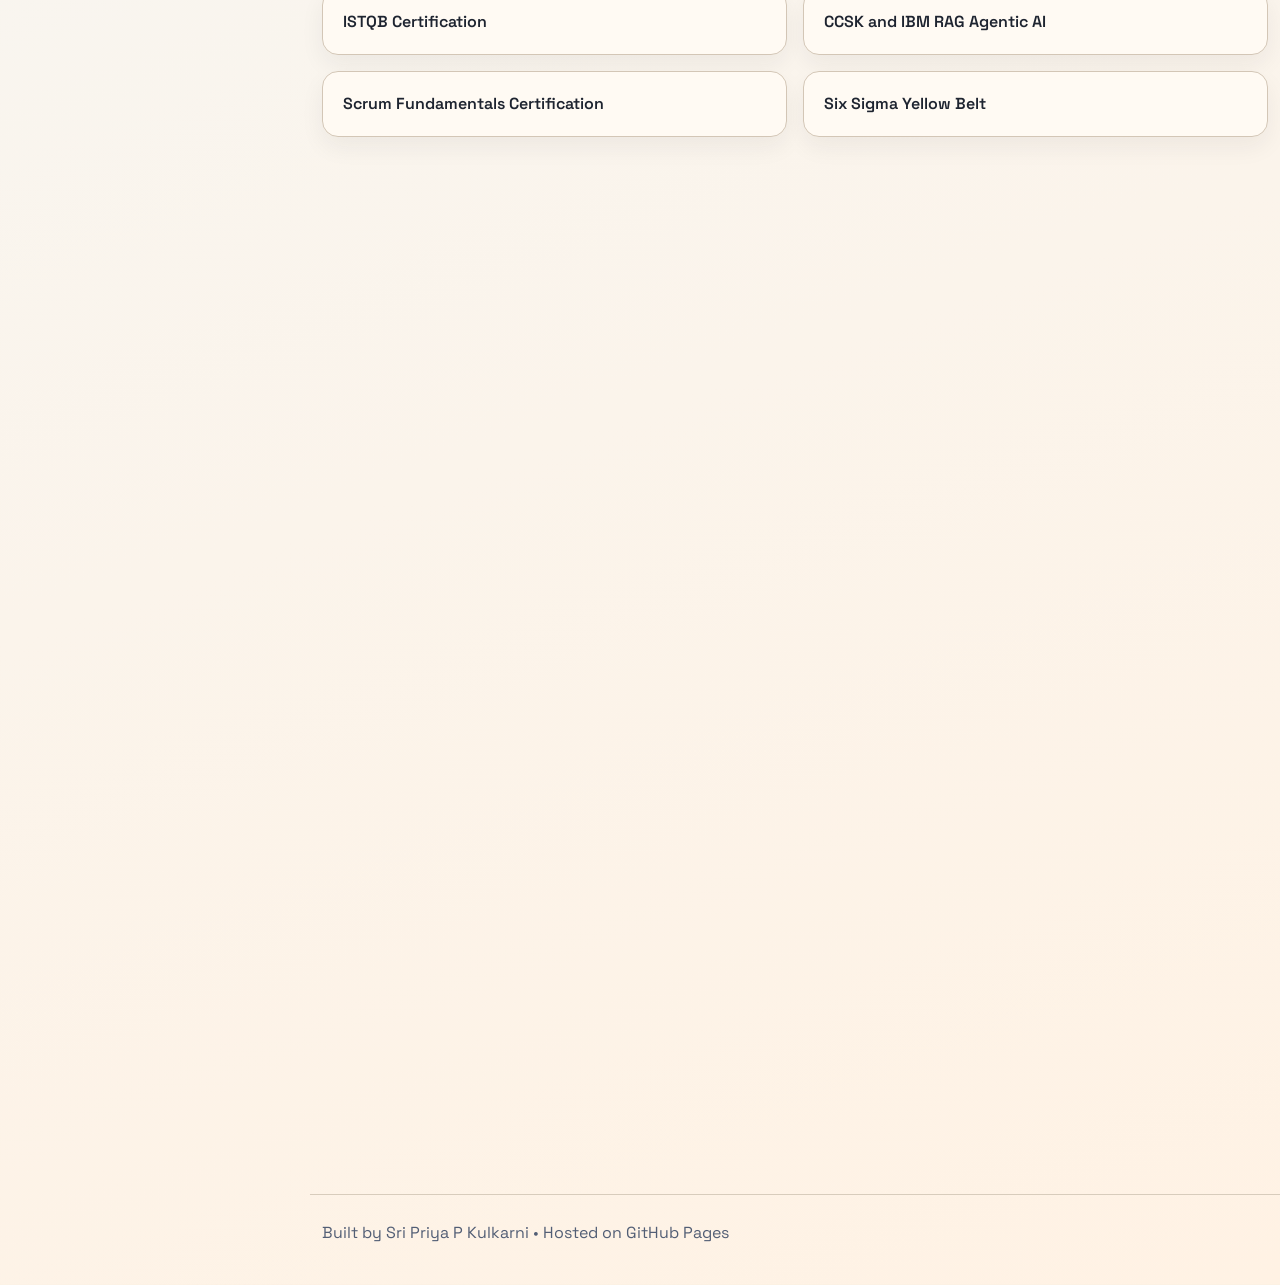
==== commit 3acd8885: "Redesign portfolio as AI-Powered SDET with legacy practice compatibility" ====
--- a/index.html
+++ b/index.html
@@ -1,390 +1,281 @@
-<!DOCTYPE html>
-<html lang="en">
-
-<head>
-  <meta charset="utf-8">
-  <meta content="width=device-width, initial-scale=1.0" name="viewport">
-
-  <title>SriPriya P Kulkarni-Portfolio</title>
-  <meta content="" name="description">
-  <meta content="" name="keywords">
-
-  <!-- Favicons -->
-  <link href="assets/img/favicon.png" rel="icon">
-  <link href="assets/img/apple-touch-icon.png" rel="apple-touch-icon">
-
-  <!-- Google Fonts -->
-  <link href="https://fonts.googleapis.com/css?family=Open+Sans:300,300i,400,400i,600,600i,700,700i|Raleway:300,300i,400,400i,500,500i,600,600i,700,700i|Poppins:300,300i,400,400i,500,500i,600,600i,700,700i" rel="stylesheet">
-
-  <!-- Vendor CSS Files -->
-  <link href="assets/vendor/aos/aos.css" rel="stylesheet">
-  <link href="assets/vendor/bootstrap/css/bootstrap.min.css" rel="stylesheet">
-  <link href="assets/vendor/bootstrap-icons/bootstrap-icons.css" rel="stylesheet">
-  <link href="assets/vendor/boxicons/css/boxicons.min.css" rel="stylesheet">
-  <link href="assets/vendor/glightbox/css/glightbox.min.css" rel="stylesheet">
-  <link href="assets/vendor/swiper/swiper-bundle.min.css" rel="stylesheet">
-
-  <!-- Template Main CSS File -->
-  <link href="assets/css/style.css" rel="stylesheet">
-
-  <!-- =======================================================
-  * Template Name: iPortfolio - v3.2.0
-  * Template URL: https://bootstrapmade.com/iportfolio-bootstrap-portfolio-websites-template/
-  * Author: BootstrapMade.com
-  * License: https://bootstrapmade.com/license/
-  ======================================================== -->
-</head>
-
-<body>
-
-  <!-- ======= Mobile nav toggle button ======= -->
-  <i class="bi bi-list mobile-nav-toggle d-xl-none"></i>
-
-  <!-- ======= Header ======= -->
-  <header id="header">
-    <div class="d-flex flex-column">
-
-      <div class="profile">
-        <img src="assets/img/priya.jpg" alt="" class="img-fluid rounded-circle">
-        <h1 class="text-light"><a href="index.html">Sri Priya P Kulkarni</a></h1>
-        <div class="social-links mt-3 text-center">
-          <a href="https://www.linkedin.com/in/sripriyapkulkarni/" class="linkedin"><i class="bx bxl-linkedin"></i></a>
-          <a href="https://github.com/SripriyaPKulkarni" class="github"><i class="bx bxl-github"></i></a>
-          <a href="https://twitter.com/PriyaKulkarni01" class="twitter"><i class="bx bxl-twitter"></i></a>
-        </div>
-      </div>
-
-      <nav id="navbar" class="nav-menu navbar">
-        <ul>
-          <li><a href="#hero" class="nav-link scrollto active"><i class="bx bx-home"></i> <span>Home</span></a></li>
-          <li><a href="#about" class="nav-link scrollto"><i class="bx bx-user"></i> <span>About</span></a></li>
-          <li><a href="#skills" class="nav-link scrollto"><i class="bx bx-file-blank"></i> <span>Skills</span></a></li>
-          <li><a href="#portfolio" class="nav-link scrollto"><i class="bx bx-book-content"></i> <span>Experience</span></a></li>
-          <li><a href="#services" class="nav-link scrollto"><i class="bx bx-server"></i> <span>Certifications</span></a></li>
-          <li><a href="#practice" class="nav-link scrollto"><i class="bx bx-server"></i> <span>Automation Practice</span></a></li>
-          <li><a href="#contact" class="nav-link scrollto"><i class="bx bx-envelope"></i> <span>Blog</span></a></li>
-
-
-        </ul>
-      </nav><!-- .nav-menu -->
-    </div>
-  </header><!-- End Header -->
-
-  <!-- ======= Hero Section ======= -->
-  <section id="hero" class="d-flex flex-column justify-content-center align-items-center">
-    <div class="hero-container" data-aos="fade-in">
-      <h1>Sri Priya P Kulkarni</h1>
-      <p>I'm <span class="typed" data-typed-items="Software Tester"></span></p>
-    </div>
-  </section><!-- End Hero -->
-
-  <main id="main">
-
-    <!-- ======= About Section ======= -->
-    <section id="about" class="about">
-      <div class="container">
-
-        <div class="section-title">
-          <h2>About</h2>
-          <p>Dedicated Test Engineer with excellent technical analytical and communication skills demonstrated by 3 plus years of experience full system development life cycle experience, including designing, developing and implementing test plans, test cases and test processes fuelling swift corrective actions, significant cost savings and fault-free audits. Perform and coordinate QA activities such as estimation, test planning, test design, preparation of traceability matrix, test execution, test results analysis.</p>
-        </div>
-
-        <div class="row">
-          <div class="col-lg-4" data-aos="fade-right">
-            <img src="assets/img/priya.jpg" class="img-fluid" alt="">
-          </div>
-          <div class="col-lg-8 pt-4 pt-lg-0 content" data-aos="fade-left">
-            <h3>QA Automation Engineer</h3>
-            <p class="fst-italic">
-            </p>
-            <div class="row">
-              <div class="col-lg-6">
-                <ul>
-                  <li><i class="bi bi-chevron-right"></i> <strong>Blog:</strong> <span>https://softwareengineeringcafe.blogspot.com/</span></li>
-                  <li><i class="bi bi-chevron-right"></i> <strong>Email:</strong> <span>sripriyapkulkarni@gmail.com</span></li>
-                  <li><i class="bi bi-chevron-right"></i> <strong>City:</strong> <span>Bangalore, Karnataka</span></li>
-                </ul>
-              </div>
-              <div class="col-lg-6">
-                <ul>
-                  <li><i class="bi bi-chevron-right"></i> <strong>Github:</strong> <span>https://github.com/SripriyaPKulkarni</span></li>
-                  <li><i class="bi bi-chevron-right"></i> <strong>Degree:</strong> <span>B.E in Electronics and Communications</span></li>
-                </ul>
-              </div>
-            </div>
-            <p>
-              My Motto: "Learn Something New, Every Day-Because every day is a new day"
-            </p>
-          </div>
-        </div>
-
-      </div>
-    </section><!-- End About Section -->
-
-    <!-- ======= Facts Section ======= -->
-    <section id="facts" class="facts">
-      <div class="container">
-
-        <div class="section-title">
-          <h2>Expertise in:</h2>
-          <p>Experience in Requirement Analysis, Test Plan, Test Scenarios & Test Cases and Test Case Execution and Test strategy.Performing and coordinating QA activities such as Test Estimation, Test Design, preparation of Traceability matrix, Test Execution, Test Results Analysis.Flexible to work in Waterfall and Agile Methodologies.Worked on TestNG for parallel test execution.Responsible to create, update, execute manual & automation tests using existing framework.Responsible to execute and report regression tests.Responsible to create test cases, test execution and defects reporting.Responsible for understanding requirements and converting them to test cases.Performed Smoke testing, Functional testing, Integration testing, System testing. Compatibility testing, adhoc testing and Regression Testing.Experience in understanding user stories and preparing testcases.Experience in Defect Tracking and reporting using tools like JIRA, HP-QC, Bugzilla till closure.Worked on build and deployment to QA, UAT and Production environments.Understanding software internals and debug using log files to report issues.Strong Communication and interaction with Clients , Developers  and Business Analyst.Have knowledge on Automation test cases for mobile apps, web portal & Backend APIs.Ability to learn new technologies and tools quickly.
-         </p>
-        </div>
-
-      </div>
-    </section><!-- End Facts Section -->
-
-    <!-- ======= Skills Section ======= -->
-    <section id="skills" class="skills section-bg">
-      <div class="container">
-
-        <div class="section-title">
-          <h2>Skills</h2>
-          <p>Below are my skillsets:</p>
-        </div>
-
-        <div class="row skills-content">
-
-          <div class="col-lg-6" data-aos="fade-up">
-
-            <div class="progress">
-              <span class="skill">Selenium <i class="val">100%</i></span>
-              <div class="progress-bar-wrap">
-                <div class="progress-bar" role="progressbar" aria-valuenow="100" aria-valuemin="0" aria-valuemax="100"></div>
-              </div>
-            </div>
-
-            <div class="progress">
-              <span class="skill">Core Java <i class="val">90%</i></span>
-              <div class="progress-bar-wrap">
-                <div class="progress-bar" role="progressbar" aria-valuenow="90" aria-valuemin="0" aria-valuemax="100"></div>
-              </div>
-            </div>
-
-            <div class="progress">
-              <span class="skill">SQL<i class="val">75%</i></span>
-              <div class="progress-bar-wrap">
-                <div class="progress-bar" role="progressbar" aria-valuenow="75" aria-valuemin="0" aria-valuemax="100"></div>
-              </div>
-            </div>
-
-          </div>
-
-          <div class="col-lg-6" data-aos="fade-up" data-aos-delay="100">
-
-            <div class="progress">
-              <span class="skill">Manual Functional Testing <i class="val">100%</i></span>
-              <div class="progress-bar-wrap">
-                <div class="progress-bar" role="progressbar" aria-valuenow="100" aria-valuemin="0" aria-valuemax="100"></div>
-              </div>
-            </div>
-
-            <div class="progress">
-              <span class="skill">Framework<i class="val">100%</i></span>
-              <div class="progress-bar-wrap">
-                <div class="progress-bar" role="progressbar" aria-valuenow="100" aria-valuemin="0" aria-valuemax="100"></div>
-              </div>
-            </div>
-
-            <div class="progress">
-              <span class="skill">Rest Assured<i class="val">90%</i></span>
-              <div class="progress-bar-wrap">
-                <div class="progress-bar" role="progressbar" aria-valuenow="90" aria-valuemin="0" aria-valuemax="100"></div>
-              </div>
-            </div>
-
-          </div>
-
-        </div>
-
-      </div>
-    </section><!-- End Skills Section -->
-
-    <!-- ======= Resume Section ======= -->
-    <section id="resume" class="resume">
-      <div class="container">
-
-        <div class="section-title">
-          <h2>Resume</h2>
-        </div>
-
-        <div class="row">
-          <div class="col-lg-6" data-aos="fade-up">
-            <h3 class="resume-title">Sumary</h3>
-            <div class="resume-item pb-0">
-              <h4>Sri Priya P Kulkarni</h4>
-              <p><em>Responsible for Testing & deploying Quality Software to QA, UAT and Production environments. Performed Exploratory Testing on CRM application. Responsible for Load and Performance Testing of Rest APIs of CDSL application. Performed Sanity Testing on Content Manager and Campaign Manager Applications.In-depth expertise in technologies like Selenium, Java, TestNG, Rest API, Maven, GIT and Jenkins, basic working knowledge of Linux. Responsible for ensuring the Quality of Software with zero defects. Responsible for the overall quality of IT projects and changes through execution of all aspects of the Software Development and Testing Life Cycle.Prepare robust test cases, log defects and produce status reports. Conduct feasibility study, assist with automation utilizing current frameworks and tools. Streamline the testing process by introducing automation, leveraging tools to reduce time and effort. Manage and create test data. Work closely with offshore vendor teams to ensure continued support and test execution in various time zones. Assist in building and configuring test environments</em></p>
-              <ul>
-                <li>American Express, Bengaluru</li>
-              </ul>
-            </div>
-
-            <h3 class="resume-title">Education</h3>
-            <div class="resume-item">
-              <h4>Bachelor of Engineering &amp; Technology</h4>
-              <h5>2013 - 2017</h5>
-              <p><em>Vijayanagara Engineering College, Ballari</em></p>
-            </div>
-            <div class="resume-item">
-              <h4>PCMCs</h4>
-              <h5>2011 - 2013</h5>
-              <p><em>Aman PU College ,Davanagere</em></p>
-            </div>
-          </div>
-          <div class="col-lg-6" data-aos="fade-up" data-aos-delay="100">
-            <h3 class="resume-title">Professional Experience</h3>
-            <div class="resume-item">
-              <h4>QA Automation Engineer</h4>
-              <h5>2018 - 2021</h5>
-              <p><em>Broadridge Financial Solutions Pvt Ltd, Bengaluru</em></p>
-              <ul>
-                <li>Experience in Requirement Analysis, Test Plan, Test Scenarios & Test Cases and Test Case Execution and Test strategy.</li>
-                <li>Performing and coordinating QA activities such as Test Estimation, Test Design, preparation of Traceability matrix, Test Execution, Test Results Analysis.Flexible to work in Waterfall and Agile Methodologies.</li>
-                <li>Worked on TestNG for parallel test execution.Responsible to create, update, execute manual & automation tests using existing framework.Responsible to execute and report regression tests.</li>
-                </li>
-              </ul>
-              <h4>Test Specialist</h4>
-              <h5>2021-2022</h5>
-              <p><em>IBM India Pvt Ltd,Bengaluru</em></p>
-              <ul>
-                <li>Understanding software internals and debug using log files to report issues.Strong Communication and interaction with Clients , Developers  and Business Analyst.</li>
-                <li>Performed Smoke testing, Functional testing, Integration testing, System testing. Compatibility testing, adhoc testing and Regression Testing.</li>
-                <li>Experience in understanding user stories and preparing testcases.Experience in Defect Tracking and reporting using tools like JIRA, HP-QC, Bugzilla till closure.Worked on build and deployment to QA, UAT and Production environments.</li>
-              </ul>
-               <h4>Software Development Engineer in Test</h4>
-              <h5>2022-Latest</h5>
-              <p><em>American Express, Bengaluru</em></p>
-              <ul>
-               <li>Responsible to create test cases, test execution and defects reporting.Responsible for understanding requirements and converting them to test cases.</li>
-               <li>Working on existing Data Driven framework and supporting parallel execution.</li>
-              <li>Have knowledge on Automation test cases for mobile apps, web portal & Backend APIs.Ability to learn new technologies and tools quickly.</li>
-            </ul>
-            </div>
-            
-          </div>
-        </div>
-
-      </div>
-    </section><!-- End Resume Section -->
-     <!-- ======= Portfolio Section ======= -->
-    <section id="portfolio" class="portfolio section-bg">
-      <div class="container">
-
-        <div class="section-title">
-          <h2>Experience</h2>
-          <p>Currently working as SDET at American Express, Bengaluru</p>
-        </div>
-
-      </div>
-    </section><!-- End Portfolio Section -->
-
-    <!-- ======= Services Section ======= -->
-    <section id="services" class="services">
-      <div class="container">
-
-        <div class="section-title">
-          <h2>Certifications</h2>
-          <p>ISTQB certification | Automation and Manual Testing Course from Qspiders | Scrum Fundamentals Certification | Six Sigma Yellow Belt</p>
-        </div>
-        </div>
-
-      </div>
-    </section><!-- End Services Section -->
-
-     <!-- ======= Automation Practice Section ======= -->
-    <section id="practice" class="practice">
-      
-
-<!DOCTYPE html>
-<html>
-<head> 
- <link href="https://d235vmrai5heq2.cloudfront.net/elements/bundles/Zenler/css/Zenler_skeleton.css?v=V3.1.80043" rel="stylesheet">
-<link href="https://d235vmrai5heq2.cloudfront.net/elements/bundles/Zenler/css/Zenler_blocks.css?v=V3.1.80043" rel="stylesheet">
-<link href="https://d235vmrai5heq2.cloudfront.net/css/manage-elements.css" rel="stylesheet">
-<link rel="stylesheet" href="https://d235vmrai5heq2.cloudfront.net/css/admin/lib/bootstrap-sweetalert/sweetalert.css">
-<link rel="stylesheet" href="https://d235vmrai5heq2.cloudfront.net/css/admin/separate/vendor/select2.min.css">
-<link media="all" rel="stylesheet" type="text/css" href="https://s3.amazonaws.com/contents.newzenler.com/3072/css/brand.css">
-  
-</head> 
-  
-  <body class="body-style"> <div id="page" class="page"> <!-- /.item --> <!-- /.item --> <div class="block parrot zenstyle headers" id="header5" data-zen="zen_header_dynamic" data-dynamic="true" data-yummy="false" style="border-bottom: 1px solid #e4e4" data-uniqid="1577352988168"> <div class="navbars header-logo header-style"> <nav class="navbar sbpro-navbar-left-right"> <div class="container"> <!-- Brand and toggle get grouped for better mobile display -->  <style>
-    .zbv-blog-nav {border-bottom: 1px solid #e4e4e; padding: 25px 0px;}
-    .zbv-blog-nav ul {float:right; position: relative; right: -25px;}
-    </style> 
-  </div>
-    </div> 
-    </nav>
-    </div>
-    </div> 
-    <div class="block empty yummy text-center padding-top-100 padding-bottom-100" style="background-color: rgb(250,240,230);
-    position: relative; padding-top: 3px;" data-uniqid="1577353012995" data-nointent="true"> <div class="overly" style="opacity:0.5"></div> <div class="container" style="position:relative;"><div class="row v-center margin-top-10 margin-bottom-10" style="margin-left:0px;margin-right:0px;" data-uniqid="1621628043299"><div class="col-md-12"><div><div class="custom-html margin-top-10 margin-bottom-10" data-uniqid="1621628053554">
-      
-	<style> h1 { margin-top: 0px; margin-bottom: 0px; margin-left: 0px; margin-right: 100px; float: left; } select { font-size: 12x; width: 120px; height: 30px; border: 2px solid #39949a; -moz-border-radius: 0px;-webkit-border-radius: 3px; border-radius: 3px; } .dropbtn { background-color: #39949a; /* #4CAF50; */ color: white; padding: 16px; font-size: 16px; border: none; cursor: pointer; -moz-border-radius: 3px; -webkit-border-radius: 3px; border-radius: 3px; } .btn-style { background-color: #39949a; color: white; padding: 10px; font-size: 14px; border: none; cursor: pointer; -moz-border-radius: 3px; -webkit-border-radius: 3px; border-radius: 3px; } /* The container <div> - needed to position the mouse-hover content */ .mouse-hover { /* position: relative; display: inline-block; */ } /* mouse-hover Content (Hidden by Default) */ .mouse-hover-content { display: none; position: absolute; background-color: #f9f9f9; min-width: 160px; box-shadow: 0px 8px 16px 0px rgba(0,0,0,0.2); } /* Links inside the mouse-hover */ .mouse-hover-content a { color: black; padding: 12px 16px; text-decoration: none; display: block; } /* Change color of mouse-hover links on hover */ .mouse-hover-content a:hover { background-color: #f1f1f1 } /* Show the mouse-hover menu on hover */ .mouse-hover:hover .mouse-hover-content { display: block; } /* Change the background color of the mouse-hover button when the mouse-hover content is shown */ .mouse-hover:hover .dropbtn { background-color: #3e8e41; } fieldset { font-size: 10; /* border: 2px solid #000; */ /*padding: 1em;*/ padding: .2em; border-radius: 0.5em; } legend { font-size: 14px; width: auto; color: #fff; background: #2b3635; padding: 0.25em 1em; border-radius: 1em; } /* One radio button per line */ label { display: block; cursor: pointer; line-height: 2; font-size: 1em; } body { font-family:"Trebuchet MS", Arial, sans-serif; } #product{ font-family:"Trebuchet MS", Arial, sans-serif; width:400px; border-collapse:separate; /* border-spacing:10px; */ /* margin-left: 200px; */ } #product td, #product th{ border:1px solid #39949a; /* #4CAF50; */ padding:3px 7px 2px 7px; font-size:1em; } #product th{ font-size:1.1em; padding-top:5px; padding-bottom:4px; background-color: #39949a; color: #fff; color: antiquewhite } .left-align { float: left; } .right-align{ font-family:"Trebuchet MS", Arial, sans-serif; /*width:400px; */ /*margin-left: 100px;*/ float: right; } .cen-align{ font-family:"Trebuchet MS", Arial, sans-serif; /*width:400px; */ margin-left: 150px; margin-right: 100px; float: left; } .cen-left-align{ font-family:"Trebuchet MS", Arial, sans-serif; /*width:400px; */ margin-left: 70px; margin-right: 30px; float: left; } .cen-right-align{ font-family:"Trebuchet MS", Arial, sans-serif; /*width:400px; */ margin-left: 60px; margin-right: 30px; float: left; } .block{ width: 900px; position: relative; display: inline-block; margin: 0px 0px 0px 0p
-    margin-top: 2px; margin-bottom: 20px; margin-left: 20px; text-align: justify; border-bottom: .5px solid; border-bottom-color: #2b3636; } .table-display{ width:400px; padding: .5em; margin: 0px 20px 20px 10px; } .default-row-spacer{ margin-bottom: 10px; } .large-row-spacer{ margin-bottom: 20px; } inputs:-webkit-input-placeholder { color: #b5
-      
-    ; } inputs-moz-placeholder { color: #5b5; } .inputs { background: #fff; font-size: 14px; -moz-border-radius: 3px; -webkit-border-radius: 3px; border-radius: 3px; border: none; padding: 13px 10px; /* width: 270px; */ margin-bottom: 20px; box-shadow: inset 0 2px 3px rgba( 1
-      0, 0, 0.1 ); clear: both; } .inputs:focus { background: #f; box-shadow: 1  0 3px #39949a, inset 0 2px 3px rgba( 1,0,0) 0px 5px 5px rgba( 0, 0, 0); outline: none; } </style> <script type="text/javascript"> var myWin;  function displayAlert() { var value = document.getElementById("name").value; document.getElementById("name").value = ""; } function displayConfirm() { var value = document.getElementById("name").value;  document.getElementById("name").value = ""; } function hideElement() { var x = document.getElementById("displayed-text"); /* style.visibility = "hidden"; */ x.style.display = "none"; } function showElement() { var x = document.getElementById("displayed-text"); /* style.visibility = "hidden"; */ x.style.display = "block"; } function disableElement() { document.getElementById("enabled-example-input").disabled = true; } function enableElement() { document.getElementById("enabled-example-input").disabled = false; } </script> <h1 data-uniqid="1621702280245">
-  
-  
-  Automation Web Elements Page</h1> <header id="top"></header> <div class="block large-row-spacer yummy">
-  </div> <div class="left-align" id="hide-show-example-div"> <fieldset> <legend>Hidden Elements Web Elements</legend> <input id="hide-textbox" class="btn-style class2" value="Hide" onclick="hideElement()" type="submit"> <input id="show-textbox" class="btn-style class2" value="Show" onclick="showElement()" type="submit"> <br><br> <input id="displayed-text" name="show-hide" class="inputs displayed-class" placeholder="Hide/Show Example" type="text"> </fieldset> </div> </div> 
-    <div class="col-sm-9 padding-bottom-0">
-        <div class="inline-wrapper pull-left pull-center-xs" data-container="true">
-            <div data-content="true" data-component="text">
-               
-              
-            </div>
-
-            
-          
-        </div>
-    </div>
-   
-  </div> </div> </div>  <script type="text/javascript">
-</script>
-
-    </section><!-- End Services Section -->
-
-
-    <!-- ======= Contact Section ======= -->
-    <section id="contact" class="contact">
-      <div class="container">
-
-        <div class="section-title">
-          <h2>Blog</h2>
-          <p>https://softwaretestingcafe.blogspot.com/</p>
-        </div
-
-      </div>
-    </section><!-- End Contact Section -->
-
-  </main><!-- End #main -->
-
-  <!-- ======= Footer ======= -->
-  <footer id="footer">
-    <div class="container">
-      <div class="copyright">
-        &copy;<strong><span></span></strong>
-      </div>
-    </div>
-  </footer><!-- End  Footer -->
-
-  <a href="#" class="back-to-top d-flex align-items-center justify-content-center"><i class="bi bi-arrow-up-short"></i></a>
-
-  <!-- Vendor JS Files -->
-  <script src="assets/vendor/aos/aos.js"></script>
-  <script src="assets/vendor/bootstrap/js/bootstrap.bundle.min.js"></script>
-  <script src="assets/vendor/glightbox/js/glightbox.min.js"></script>
-  <script src="assets/vendor/isotope-layout/isotope.pkgd.min.js"></script>
-  <script src="assets/vendor/php-email-form/validate.js"></script>
-  <script src="assets/vendor/purecounter/purecounter.js"></script>
-  <script src="assets/vendor/swiper/swiper-bundle.min.js"></script>
-  <script src="assets/vendor/typed.js/typed.min.js"></script>
-  <script src="assets/vendor/waypoints/noframework.waypoints.js"></script>
-
-  <!-- Template Main JS File -->
-  <script src="assets/js/main.js"></script>
-
-</body>
-
-</html>
+<!DOCTYPE html>
+<html lang="en">
+<head>
+  <meta charset="utf-8">
+  <meta content="width=device-width, initial-scale=1.0" name="viewport">
+  <title>Sri Priya P Kulkarni | AI-Powered SDET Portfolio</title>
+  <meta name="description" content="Portfolio of Sri Priya P Kulkarni, AI-Powered SDET at American Express. Intelligent automation, quality engineering, and AI-assisted testing workflows.">
+  <meta name="keywords" content="SDET, QA Automation, Selenium, TestNG, API Testing, Bengaluru, American Express">
+  <meta name="author" content="Sri Priya P Kulkarni">
+  <meta name="theme-color" content="#e05a2a">
+  <meta property="og:type" content="website">
+  <meta property="og:title" content="Sri Priya P Kulkarni | AI-Powered SDET Portfolio">
+  <meta property="og:description" content="AI-Powered SDET portfolio featuring intelligent automation practices and live GitHub activity.">
+  <meta property="og:image" content="assets/img/priya.jpg">
+  <meta name="twitter:card" content="summary_large_image">
+  <meta name="twitter:title" content="Sri Priya P Kulkarni | AI-Powered SDET Portfolio">
+  <meta name="twitter:description" content="AI-powered SDET, intelligent automation, and modern quality engineering insights.">
+  <meta name="twitter:image" content="assets/img/priya.jpg">
+
+  <link href="assets/img/favicon.png" rel="icon">
+  <link href="assets/img/apple-touch-icon.png" rel="apple-touch-icon">
+
+  <link rel="preconnect" href="https://fonts.googleapis.com">
+  <link rel="preconnect" href="https://fonts.gstatic.com" crossorigin>
+  <link href="https://fonts.googleapis.com/css2?family=Space+Grotesk:wght@400;500;700&amp;family=Fraunces:opsz,wght@9..144,500;9..144,700&amp;display=swap" rel="stylesheet">
+
+  <link href="assets/vendor/aos/aos.css" rel="stylesheet">
+  <link href="assets/vendor/bootstrap/css/bootstrap.min.css" rel="stylesheet">
+  <link href="assets/vendor/bootstrap-icons/bootstrap-icons.css" rel="stylesheet">
+  <link href="assets/vendor/boxicons/css/boxicons.min.css" rel="stylesheet">
+  <link href="assets/css/style.css" rel="stylesheet">
+
+  <script type="application/ld+json">
+    {
+      "@context": "https://schema.org",
+      "@type": "Person",
+      "name": "Sri Priya P Kulkarni",
+      "jobTitle": "Software Development Engineer in Test",
+      "email": "sripriyapkulkarni@gmail.com",
+      "address": {
+        "@type": "PostalAddress",
+        "addressLocality": "Bengaluru",
+        "addressRegion": "Karnataka",
+        "addressCountry": "IN"
+      },
+      "sameAs": [
+        "https://www.linkedin.com/in/sripriyapkulkarni/",
+        "https://github.com/SripriyaPKulkarni",
+        "https://softwareengineeringcafe.blogspot.com/"
+      ]
+    }
+  </script>
+</head>
+
+<body>
+  <i class="bi bi-list mobile-nav-toggle d-xl-none"></i>
+
+  <header id="header">
+    <div class="d-flex flex-column sidebar-shell">
+      <div class="profile">
+        <img src="assets/img/priya.jpg" alt="Sri Priya P Kulkarni" class="img-fluid rounded-circle" width="128" height="128">
+        <h1 class="text-light"><a href="#hero" class="scrollto">Sri Priya P Kulkarni</a></h1>
+        <p class="profile-tagline">SDET @ American Express</p>
+        <div class="social-links mt-3 text-center">
+          <a href="https://www.linkedin.com/in/sripriyapkulkarni/" class="linkedin" target="_blank" rel="noopener noreferrer" aria-label="LinkedIn"><i class="bx bxl-linkedin"></i></a>
+          <a href="https://github.com/SripriyaPKulkarni" class="github" target="_blank" rel="noopener noreferrer" aria-label="GitHub"><i class="bx bxl-github"></i></a>
+          <a href="https://twitter.com/Techiee12" class="twitter" target="_blank" rel="noopener noreferrer" aria-label="Twitter"><i class="bx bxl-twitter"></i></a>
+        </div>
+      </div>
+
+      <nav id="navbar" class="nav-menu navbar">
+        <ul>
+          <li><a href="#hero" class="nav-link scrollto active"><i class="bx bx-home"></i> <span>Home</span></a></li>
+          <li><a href="#about" class="nav-link scrollto"><i class="bx bx-user"></i> <span>About</span></a></li>
+          <li><a href="#skills" class="nav-link scrollto"><i class="bx bx-bar-chart-alt-2"></i> <span>Skills</span></a></li>
+          <li><a href="#portfolio" class="nav-link scrollto"><i class="bx bx-briefcase"></i> <span>Experience</span></a></li>
+          <li><a href="#services" class="nav-link scrollto"><i class="bx bx-medal"></i> <span>Certifications</span></a></li>
+          <li><a href="#practice" class="nav-link scrollto"><i class="bx bx-bot"></i> <span>Automation Practice</span></a></li>
+          <li><a href="#contact" class="nav-link scrollto"><i class="bx bx-edit"></i> <span>Blog</span></a></li>
+        </ul>
+      </nav>
+    </div>
+  </header>
+
+  <section id="hero" class="d-flex flex-column justify-content-center align-items-center">
+    <div class="hero-container" data-aos="fade-up">
+      <p class="eyebrow">AI | SDET | INTELLIGENT AUTOMATION</p>
+      <h1>Sri Priya P Kulkarni</h1>
+      <p class="hero-subtitle">I build <span class="typed" data-typed-items="AI-native SDET frameworks, resilient quality pipelines, autonomous test intelligence"></span></p>
+      <div class="hero-cta-wrap">
+        <a href="#practice" class="hero-cta scrollto">See AI Automation Points</a>
+        <a href="https://github.com/SripriyaPKulkarni" class="hero-cta ghost" target="_blank" rel="noopener noreferrer">GitHub Profile</a>
+      </div>
+    </div>
+  </section>
+
+  <main id="main">
+    <section id="about" class="about section-panel">
+      <div class="container">
+        <div class="section-title" data-aos="fade-up">
+          <h2>About</h2>
+          <p>AI-Powered SDET with 6+ years of end-to-end SDLC and STLC experience across web, API, and integration systems. I build intelligent automation, strengthen release confidence, and improve engineering velocity with data-driven quality signals.</p>
+        </div>
+
+        <div class="row align-items-center g-4">
+          <div class="col-lg-4" data-aos="fade-right">
+            <img src="assets/img/priya.jpg" class="img-fluid about-photo" alt="Sri Priya portrait" width="640" height="640" loading="lazy">
+          </div>
+          <div class="col-lg-8" data-aos="fade-left">
+            <div class="about-card">
+              <h3>Profile Snapshot</h3>
+              <div class="row">
+                <div class="col-md-6">
+                  <ul>
+                    <li><strong>Role:</strong> SDET at American Express</li>
+                    <li><strong>Location:</strong> Bengaluru, Karnataka</li>
+                    <li><strong>Email:</strong> sripriyapkulkarni@gmail.com</li>
+                    <li><strong>Education:</strong> B.E, Electronics and Communications</li>
+                  </ul>
+                </div>
+                <div class="col-md-6">
+                  <ul>
+                    <li><strong>LinkedIn:</strong> in/sripriyapkulkarni</li>
+                    <li><strong>GitHub:</strong> @SripriyaPKulkarni</li>
+                    <li><strong>Blog:</strong> softwareengineeringcafe.blogspot.com</li>
+                    <li><strong>Motto:</strong> Learn something new every day</li>
+                  </ul>
+                </div>
+              </div>
+              <div class="resume-actions">
+                <a class="hero-cta" href="assets/docs/SriPriya.pdf" download>Download Resume</a>
+                <a class="hero-cta ghost" href="https://www.linkedin.com/in/sripriyapkulkarni/" target="_blank" rel="noopener noreferrer">View LinkedIn</a>
+              </div>
+            </div>
+          </div>
+        </div>
+      </div>
+    </section>
+
+    <section id="skills" class="skills section-panel">
+      <div class="container">
+        <div class="section-title" data-aos="fade-up">
+          <h2>Skills</h2>
+          <p>AI-first SDET stack focused on autonomous quality checks, resilient automation, and fast feedback loops.</p>
+        </div>
+
+        <div class="row skills-content">
+          <div class="col-lg-6" data-aos="fade-up">
+            <div class="progress"><span class="skill">Selenium <i class="val">95%</i></span><div class="progress-bar-wrap"><div class="progress-bar" aria-valuenow="95" aria-valuemin="0" aria-valuemax="100"></div></div></div>
+            <div class="progress"><span class="skill">Core Java <i class="val">92%</i></span><div class="progress-bar-wrap"><div class="progress-bar" aria-valuenow="92" aria-valuemin="0" aria-valuemax="100"></div></div></div>
+            <div class="progress"><span class="skill">TestNG Frameworks <i class="val">93%</i></span><div class="progress-bar-wrap"><div class="progress-bar" aria-valuenow="93" aria-valuemin="0" aria-valuemax="100"></div></div></div>
+          </div>
+          <div class="col-lg-6" data-aos="fade-up" data-aos-delay="100">
+            <div class="progress"><span class="skill">REST Assured/API Testing <i class="val">90%</i></span><div class="progress-bar-wrap"><div class="progress-bar" aria-valuenow="90" aria-valuemin="0" aria-valuemax="100"></div></div></div>
+            <div class="progress"><span class="skill">Manual + Regression Testing <i class="val">96%</i></span><div class="progress-bar-wrap"><div class="progress-bar" aria-valuenow="96" aria-valuemin="0" aria-valuemax="100"></div></div></div>
+            <div class="progress"><span class="skill">CI/CD Quality Gates <i class="val">88%</i></span><div class="progress-bar-wrap"><div class="progress-bar" aria-valuenow="88" aria-valuemin="0" aria-valuemax="100"></div></div></div>
+          </div>
+        </div>
+      </div>
+    </section>
+
+    <section id="portfolio" class="portfolio section-panel">
+      <div class="container">
+        <div class="section-title" data-aos="fade-up">
+          <h2>Experience</h2>
+        </div>
+
+        <div class="timeline" data-aos="fade-up" data-aos-delay="100">
+          <article class="timeline-item">
+            <span class="year">2022 - Present</span>
+            <h3>Software Development Engineer in Test</h3>
+            <p class="org">American Express, Bengaluru</p>
+            <p>Driving AI-enabled SDET automation, regression intelligence, and framework improvements for enterprise-scale products.</p>
+          </article>
+          <article class="timeline-item">
+            <span class="year">2021 - 2022</span>
+            <h3>Quality Engineering Specialist</h3>
+            <p class="org">IBM India Pvt Ltd, Bengaluru</p>
+            <p>Delivered quality planning, defect intelligence, and cross-team engineering coordination across agile releases.</p>
+          </article>
+          <article class="timeline-item">
+            <span class="year">2018 - 2021</span>
+            <h3>QA Automation Engineer</h3>
+            <p class="org">Broadridge Financial Solutions Pvt Ltd, Bengaluru</p>
+            <p>Built and maintained automation suites, optimized parallel test execution, and improved defect escape prevention.</p>
+          </article>
+        </div>
+
+        <div class="contrib-grid" data-aos="fade-up" data-aos-delay="150">
+          <div class="contrib-card">
+            <h4>GitHub Public Activity</h4>
+            <p class="big" id="gh-public-events">Loading...</p>
+            <p class="small">Public events in the latest 100 GitHub events (live API fetch).</p>
+          </div>
+          <div class="contrib-card">
+            <h4>Profile Footprint</h4>
+            <p class="big"><span id="gh-public-repos">172</span> repositories</p>
+            <p class="small"><span id="gh-followers">44</span> followers | <span id="gh-following">26</span> following</p>
+          </div>
+          <div class="contrib-card">
+            <h4>Latest Profile Update</h4>
+            <p class="big" id="gh-updated-at">Active</p>
+            <p class="small">Automatically updated from public GitHub profile metadata.</p>
+          </div>
+          <div class="contrib-card">
+            <h4>Portfolio Repo</h4>
+            <p class="big"><span id="gh-portfolio-stars">1</span> stars | <span id="gh-portfolio-forks">0</span> forks</p>
+            <p class="small">Live repository stats from sripriyapkulkarni.github.io.</p>
+          </div>
+        </div>
+      </div>
+    </section>
+
+    <section id="services" class="services section-panel">
+      <div class="container">
+        <div class="section-title" data-aos="fade-up">
+          <h2>Certifications</h2>
+        </div>
+        <div class="cert-grid" data-aos="fade-up" data-aos-delay="100">
+          <div class="cert-item">ISTQB Certification</div>
+          <div class="cert-item">CCSK and IBM RAG Agentic AI </div>
+          <div class="cert-item">Scrum Fundamentals Certification</div>
+          <div class="cert-item">Six Sigma Yellow Belt</div>
+        </div>
+      </div>
+    </section>
+
+    <section id="practice" class="practice section-panel">
+      <div class="container">
+        <div class="section-title" data-aos="fade-up">
+          <h2>Automation Practice</h2>
+          <p>Legacy web-elements practice block retained for blog compatibility, now framed for AI-Powered SDET workflows.</p>
+        </div>
+
+        <div class="legacy-practice-wrap" data-aos="fade-up" data-aos-delay="120">
+          <h3 class="legacy-title">Automation Web Elements Page</h3>
+          <p class="legacy-note">This legacy practice component is preserved for older blog references and element-level automation demos.</p>
+
+          <div class="legacy-practice-card left-align" id="hide-show-example-div">
+            <fieldset>
+              <legend>Hidden Elements Web Elements</legend>
+              <input id="hide-textbox" class="btn-style class2" value="Hide" onclick="hideElement()" type="button">
+              <input id="show-textbox" class="btn-style class2" value="Show" onclick="showElement()" type="button">
+              <br><br>
+              <input id="displayed-text" name="show-hide" class="inputs displayed-class" placeholder="Hide/Show Example" type="text">
+            </fieldset>
+          </div>
+        </div>
+      </div>
+    </section>
+    <section id="contact" class="contact section-panel">
+      <div class="container">
+        <div class="section-title" data-aos="fade-up">
+          <h2>Blog</h2>
+          <p>I write about QA, test automation, and practical software engineering learnings.</p>
+        </div>
+        <div class="blog-card" data-aos="fade-up" data-aos-delay="100">
+          <h3>Software Engineering Cafe</h3>
+          <p>Deep dives, QA notes, and field-tested tips from daily engineering work.</p>
+          <a href="https://softwareengineeringcafe.blogspot.com/" target="_blank" rel="noopener noreferrer">Visit Blog</a>
+        </div>
+      </div>
+    </section>
+  </main>
+
+  <footer id="footer">
+    <div class="container">
+      <div class="copyright">
+        <span>Built by Sri Priya P Kulkarni • Hosted on GitHub Pages</span>
+      </div>
+    </div>
+  </footer>
+
+  <a href="#" class="back-to-top d-flex align-items-center justify-content-center" aria-label="Back to top"><i class="bi bi-arrow-up-short"></i></a>
+
+  <script src="assets/vendor/aos/aos.js" defer></script>
+  <script src="assets/vendor/bootstrap/js/bootstrap.bundle.min.js" defer></script>
+  <script src="assets/vendor/typed.js/typed.min.js" defer></script>
+  <script src="assets/js/main.js" defer></script>
+</body>
+</html>
--- a/assets/css/style.css
+++ b/assets/css/style.css
@@ -0,0 +1,585 @@
+:root {
+  --bg: #f6efe5;
+  --ink: #1e2430;
+  --accent: #e05a2a;
+  --accent-deep: #b6421a;
+  --muted: #5f6572;
+  --panel: #fffaf3;
+  --line: #d3c6b6;
+  --sidebar: #121723;
+  --sidebar-soft: #1d2433;
+  --ok: #1f8f5f;
+}
+
+* {
+  box-sizing: border-box;
+}
+
+html {
+  scroll-behavior: smooth;
+}
+
+body {
+  margin: 0;
+  font-family: "Space Grotesk", sans-serif;
+  color: var(--ink);
+  background:
+    radial-gradient(circle at 15% 20%, rgba(240, 157, 71, 0.28), transparent 35%),
+    radial-gradient(circle at 78% 5%, rgba(115, 189, 170, 0.24), transparent 40%),
+    linear-gradient(160deg, #f8f1e8 0%, #f7f6f2 55%, #fff2e4 100%);
+}
+
+a {
+  color: var(--accent-deep);
+  text-decoration: none;
+}
+
+a:hover {
+  color: var(--accent);
+}
+
+h1,
+h2,
+h3,
+h4,
+h5,
+h6 {
+  font-family: "Fraunces", serif;
+  margin-top: 0;
+}
+
+#header {
+  position: fixed;
+  top: 0;
+  left: 0;
+  bottom: 0;
+  width: 310px;
+  padding: 24px 16px;
+  background: linear-gradient(180deg, var(--sidebar) 0%, #192236 100%);
+  border-right: 1px solid #273144;
+  z-index: 999;
+  overflow-y: auto;
+}
+
+.sidebar-shell {
+  min-height: 100%;
+  justify-content: space-between;
+}
+
+#header .profile img {
+  width: 128px;
+  height: 128px;
+  object-fit: cover;
+  border: 4px solid #30405a;
+  margin: 8px auto 12px;
+  display: block;
+}
+
+#header .profile h1 {
+  font-size: 1.55rem;
+  text-align: center;
+  line-height: 1.15;
+}
+
+#header .profile h1 a {
+  color: #fff;
+}
+
+.profile-tagline {
+  color: #b9c8e8;
+  text-align: center;
+  margin: 0;
+  font-size: 0.95rem;
+}
+
+#header .social-links a {
+  display: inline-flex;
+  align-items: center;
+  justify-content: center;
+  width: 38px;
+  height: 38px;
+  margin: 0 4px;
+  border-radius: 50%;
+  color: #f4f7ff;
+  background: var(--sidebar-soft);
+  transition: transform 0.25s ease, background 0.25s ease;
+}
+
+#header .social-links a:hover {
+  background: var(--accent);
+  transform: translateY(-2px);
+}
+
+.nav-menu {
+  padding: 26px 0 0;
+}
+
+.nav-menu ul {
+  margin: 0;
+  padding: 0;
+  list-style: none;
+}
+
+.nav-menu li {
+  margin-bottom: 6px;
+}
+
+.nav-menu a {
+  display: flex;
+  align-items: center;
+  gap: 10px;
+  padding: 10px 12px;
+  border-radius: 12px;
+  color: #ccd6ea;
+  transition: background 0.2s ease, color 0.2s ease;
+  font-size: 0.95rem;
+}
+
+.nav-menu a i {
+  font-size: 1.25rem;
+}
+
+.nav-menu a:hover,
+.nav-menu a.active {
+  background: #25314a;
+  color: #fff;
+}
+
+.mobile-nav-toggle {
+  position: fixed;
+  right: 14px;
+  top: 14px;
+  z-index: 1000;
+  width: 42px;
+  height: 42px;
+  border: 0;
+  border-radius: 50%;
+  background: var(--accent);
+  color: #fff;
+  display: inline-flex;
+  align-items: center;
+  justify-content: center;
+  cursor: pointer;
+  box-shadow: 0 10px 18px rgba(0, 0, 0, 0.2);
+}
+
+#main {
+  margin-left: 310px;
+}
+
+#hero {
+  min-height: 100vh;
+  padding: 70px 8vw;
+  position: relative;
+  display: flex;
+  align-items: center;
+}
+
+#hero::before,
+#hero::after {
+  content: "";
+  position: absolute;
+  border-radius: 50%;
+  pointer-events: none;
+}
+
+#hero::before {
+  width: 340px;
+  height: 340px;
+  right: 10%;
+  top: 12%;
+  background: radial-gradient(circle, rgba(224, 90, 42, 0.26), transparent 62%);
+}
+
+#hero::after {
+  width: 290px;
+  height: 290px;
+  left: 8%;
+  bottom: 12%;
+  background: radial-gradient(circle, rgba(52, 132, 114, 0.2), transparent 60%);
+}
+
+.hero-container {
+  max-width: 880px;
+  position: relative;
+  z-index: 2;
+}
+
+.eyebrow {
+  letter-spacing: 0.2em;
+  font-size: 0.74rem;
+  font-weight: 700;
+  color: #4f5c73;
+  margin-bottom: 14px;
+}
+
+#hero h1 {
+  font-size: clamp(2.2rem, 6vw, 4.6rem);
+  line-height: 0.95;
+  margin-bottom: 16px;
+  color: #151d2e;
+}
+
+.hero-subtitle {
+  font-size: clamp(1rem, 2.2vw, 1.55rem);
+  color: #2f394e;
+  max-width: 740px;
+}
+
+.hero-subtitle .typed {
+  color: var(--accent-deep);
+  border-bottom: 2px solid var(--accent);
+}
+
+.hero-cta-wrap {
+  display: flex;
+  gap: 12px;
+  margin-top: 28px;
+  flex-wrap: wrap;
+}
+
+.hero-cta {
+  display: inline-block;
+  padding: 11px 18px;
+  border-radius: 999px;
+  font-weight: 700;
+  color: #fff;
+  background: var(--accent);
+  border: 2px solid var(--accent);
+  transition: transform 0.2s ease, background 0.2s ease;
+}
+
+.hero-cta:hover {
+  background: var(--accent-deep);
+  color: #fff;
+  transform: translateY(-2px);
+}
+
+.hero-cta.ghost {
+  color: var(--accent-deep);
+  background: transparent;
+}
+
+.hero-cta.ghost:hover {
+  color: #fff;
+  background: var(--accent);
+}
+
+.section-panel {
+  padding: 82px 0;
+}
+
+.section-title {
+  margin-bottom: 32px;
+}
+
+.section-title h2 {
+  font-size: clamp(1.8rem, 3.4vw, 2.6rem);
+  color: #141d2d;
+  margin-bottom: 10px;
+}
+
+.section-title p {
+  color: var(--muted);
+  max-width: 900px;
+}
+
+.about-photo {
+  border-radius: 20px;
+  border: 1px solid var(--line);
+  box-shadow: 0 20px 40px rgba(39, 48, 69, 0.14);
+}
+
+.about-card {
+  background: var(--panel);
+  border: 1px solid var(--line);
+  border-radius: 18px;
+  padding: 24px;
+  box-shadow: 0 12px 24px rgba(28, 36, 54, 0.08);
+}
+
+.about-card h3 {
+  margin-bottom: 16px;
+}
+
+.about-card ul {
+  margin: 0;
+  padding-left: 18px;
+}
+
+.about-card li {
+  margin-bottom: 8px;
+}
+
+.resume-actions {
+  margin-top: 18px;
+  display: flex;
+  gap: 10px;
+  flex-wrap: wrap;
+}
+
+.skills-content .progress {
+  margin-bottom: 22px;
+}
+
+.skills-content .skill {
+  display: flex;
+  justify-content: space-between;
+  margin-bottom: 8px;
+  color: #2c3546;
+  font-weight: 700;
+}
+
+.progress-bar-wrap {
+  height: 12px;
+  border-radius: 999px;
+  background: #eadfce;
+  overflow: hidden;
+}
+
+.progress-bar {
+  width: 0;
+  height: 100%;
+  background: linear-gradient(90deg, #f07d4e 0%, #d84f26 100%);
+  transition: width 1s ease;
+}
+
+.timeline {
+  border-left: 2px dashed #b7ab97;
+  margin-left: 10px;
+  padding-left: 22px;
+}
+
+.timeline-item {
+  position: relative;
+  padding: 4px 0 18px;
+}
+
+.timeline-item::before {
+  content: "";
+  position: absolute;
+  width: 12px;
+  height: 12px;
+  border-radius: 50%;
+  left: -29px;
+  top: 10px;
+  background: var(--ok);
+  border: 2px solid #edf3ee;
+}
+
+.timeline-item .year {
+  font-size: 0.86rem;
+  color: #5f6672;
+  font-weight: 700;
+}
+
+.timeline-item h3 {
+  font-size: 1.2rem;
+  margin: 3px 0;
+}
+
+.timeline-item .org {
+  color: #3c465a;
+  font-weight: 600;
+  margin-bottom: 6px;
+}
+
+.contrib-grid,
+.cert-grid,
+.practice-grid {
+  display: grid;
+  grid-template-columns: repeat(2, minmax(0, 1fr));
+  gap: 16px;
+  margin-top: 26px;
+}
+
+.contrib-card,
+.cert-item,
+.practice-card,
+.blog-card {
+  background: var(--panel);
+  border: 1px solid var(--line);
+  border-radius: 16px;
+  padding: 20px;
+  box-shadow: 0 10px 24px rgba(32, 39, 52, 0.06);
+}
+
+.contrib-card h4 {
+  font-size: 1.06rem;
+  margin-bottom: 8px;
+}
+
+.contrib-card .big {
+  font-size: 1.55rem;
+  font-weight: 700;
+  margin-bottom: 4px;
+}
+
+.contrib-card .small {
+  font-size: 0.93rem;
+  color: var(--muted);
+  margin: 0;
+}
+
+#gh-public-events,
+#gh-public-repos,
+#gh-followers,
+#gh-following,
+#gh-updated-at,
+#gh-portfolio-stars,
+#gh-portfolio-forks {
+  font-variant-numeric: tabular-nums;
+}
+
+.cert-item {
+  font-weight: 600;
+}
+
+.practice-card i {
+  font-size: 1.5rem;
+  color: var(--accent);
+}
+
+.practice-card h3 {
+  font-size: 1.15rem;
+  margin: 10px 0 6px;
+}
+
+.practice-card p {
+  margin: 0;
+  color: var(--muted);
+}
+
+.legacy-practice-wrap {
+  background: var(--panel);
+  border: 1px solid var(--line);
+  border-radius: 16px;
+  padding: 22px;
+  box-shadow: 0 10px 24px rgba(32, 39, 52, 0.06);
+}
+
+.legacy-title {
+  font-size: 1.35rem;
+  margin-bottom: 6px;
+}
+
+.legacy-note {
+  color: var(--muted);
+  margin-bottom: 14px;
+}
+
+.legacy-practice-card fieldset {
+  border: 1px solid #ccd3dd;
+  border-radius: 12px;
+  padding: 16px;
+}
+
+.legacy-practice-card legend {
+  width: auto;
+  margin: 0;
+  padding: 2px 10px;
+  border-radius: 99px;
+  background: #2b3635;
+  color: #fff;
+  font-size: 0.9rem;
+}
+
+.btn-style {
+  background: #39949a;
+  color: #fff;
+  border: 0;
+  border-radius: 6px;
+  padding: 8px 14px;
+  margin-right: 8px;
+}
+
+.inputs {
+  border: 1px solid #b8c2cf;
+  border-radius: 8px;
+  padding: 10px 12px;
+  min-width: min(420px, 100%);
+}
+
+.blog-card {
+  max-width: 700px;
+}
+
+.blog-card h3 {
+  margin-bottom: 8px;
+}
+
+.blog-card a {
+  display: inline-block;
+  margin-top: 8px;
+  font-weight: 700;
+}
+
+#footer {
+  margin-left: 310px;
+  border-top: 1px solid #d8ccbc;
+  padding: 26px 0 40px;
+  color: #525e75;
+}
+
+.back-to-top {
+  position: fixed;
+  right: 16px;
+  bottom: 16px;
+  width: 44px;
+  height: 44px;
+  border-radius: 50%;
+  color: #fff;
+  background: var(--accent);
+  opacity: 0;
+  visibility: hidden;
+  transition: opacity 0.25s ease;
+  z-index: 990;
+}
+
+.back-to-top.active {
+  opacity: 1;
+  visibility: visible;
+}
+
+@media (max-width: 1199px) {
+  #header {
+    left: -310px;
+  }
+
+  .mobile-nav-active #header {
+    left: 0;
+  }
+
+  #main,
+  #footer {
+    margin-left: 0;
+  }
+
+  #hero {
+    padding: 80px 22px;
+  }
+}
+
+@media (max-width: 900px) {
+  .contrib-grid,
+  .cert-grid,
+  .practice-grid {
+    grid-template-columns: 1fr;
+  }
+
+  .section-panel {
+    padding: 70px 0;
+  }
+}
+
+@media (max-width: 480px) {
+  .hero-cta-wrap {
+    flex-direction: column;
+    align-items: flex-start;
+  }
+
+  .hero-cta {
+    width: 100%;
+    text-align: center;
+  }
+}
